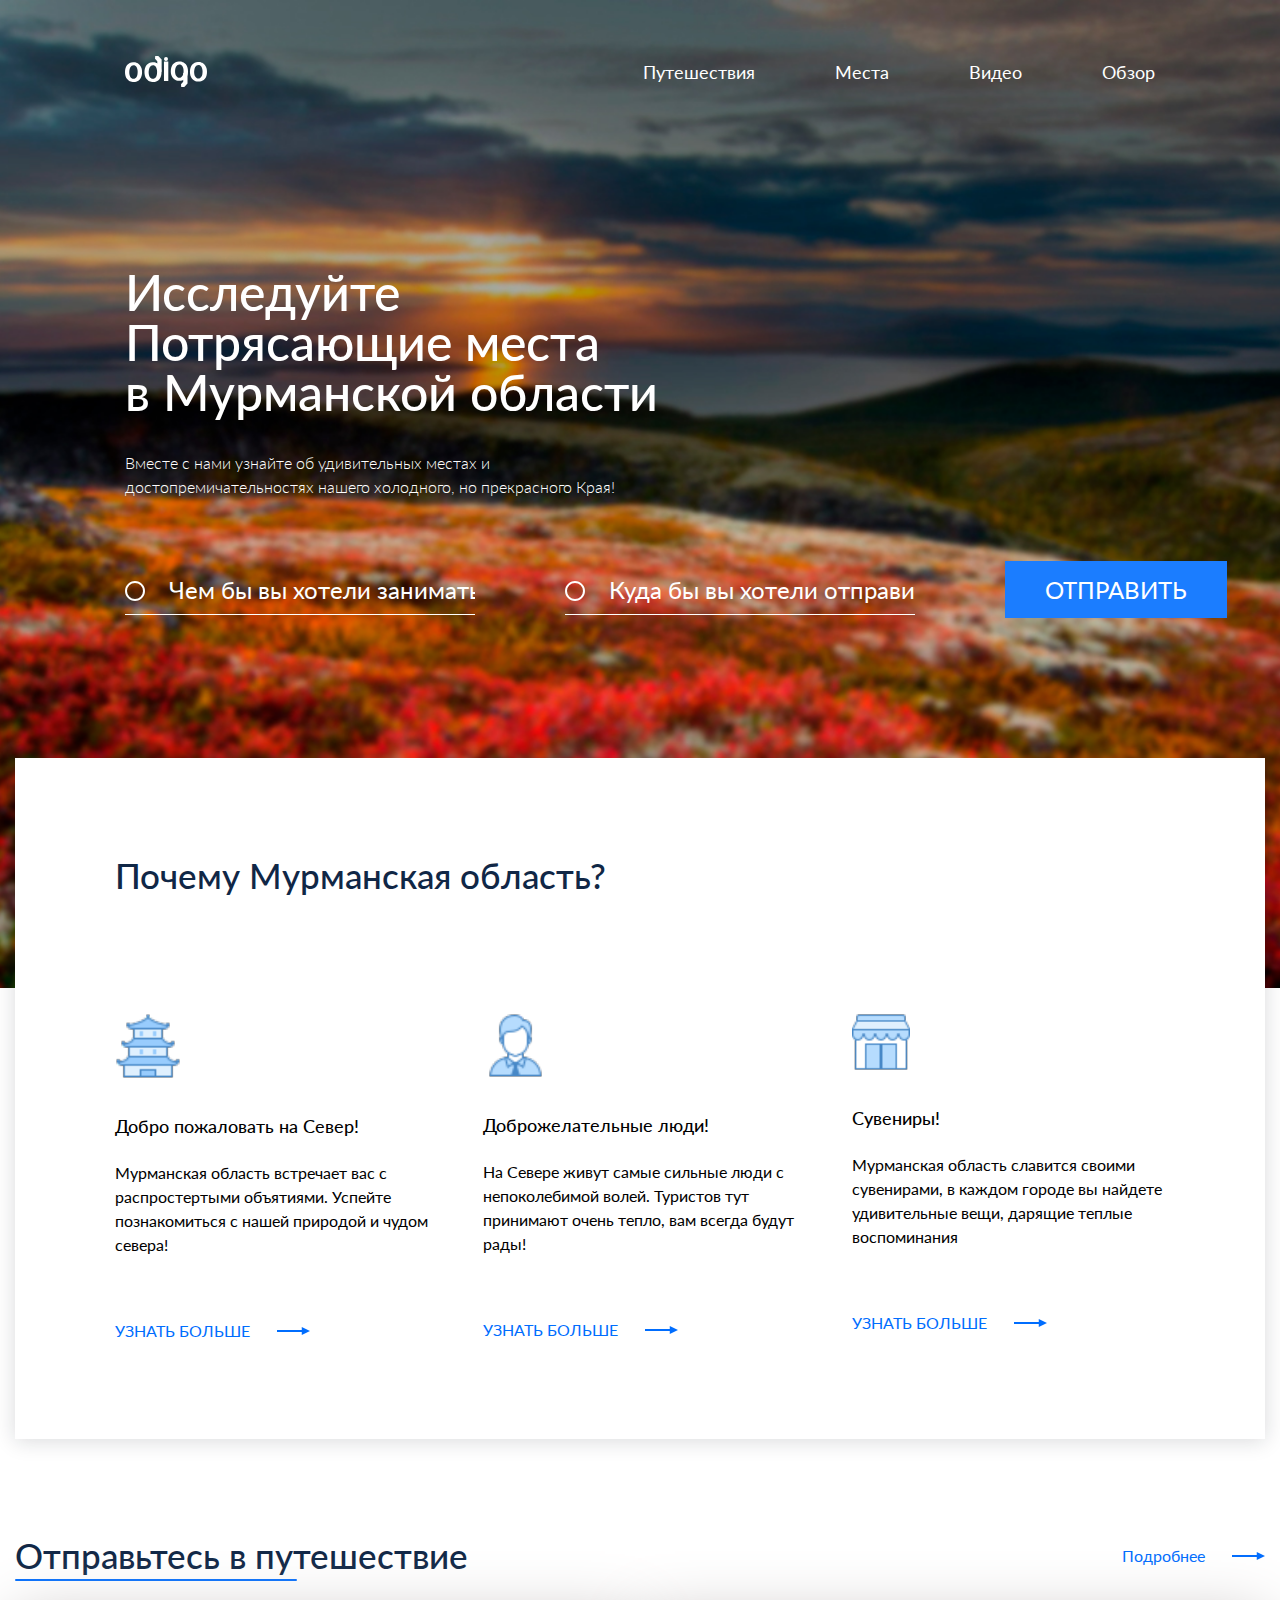
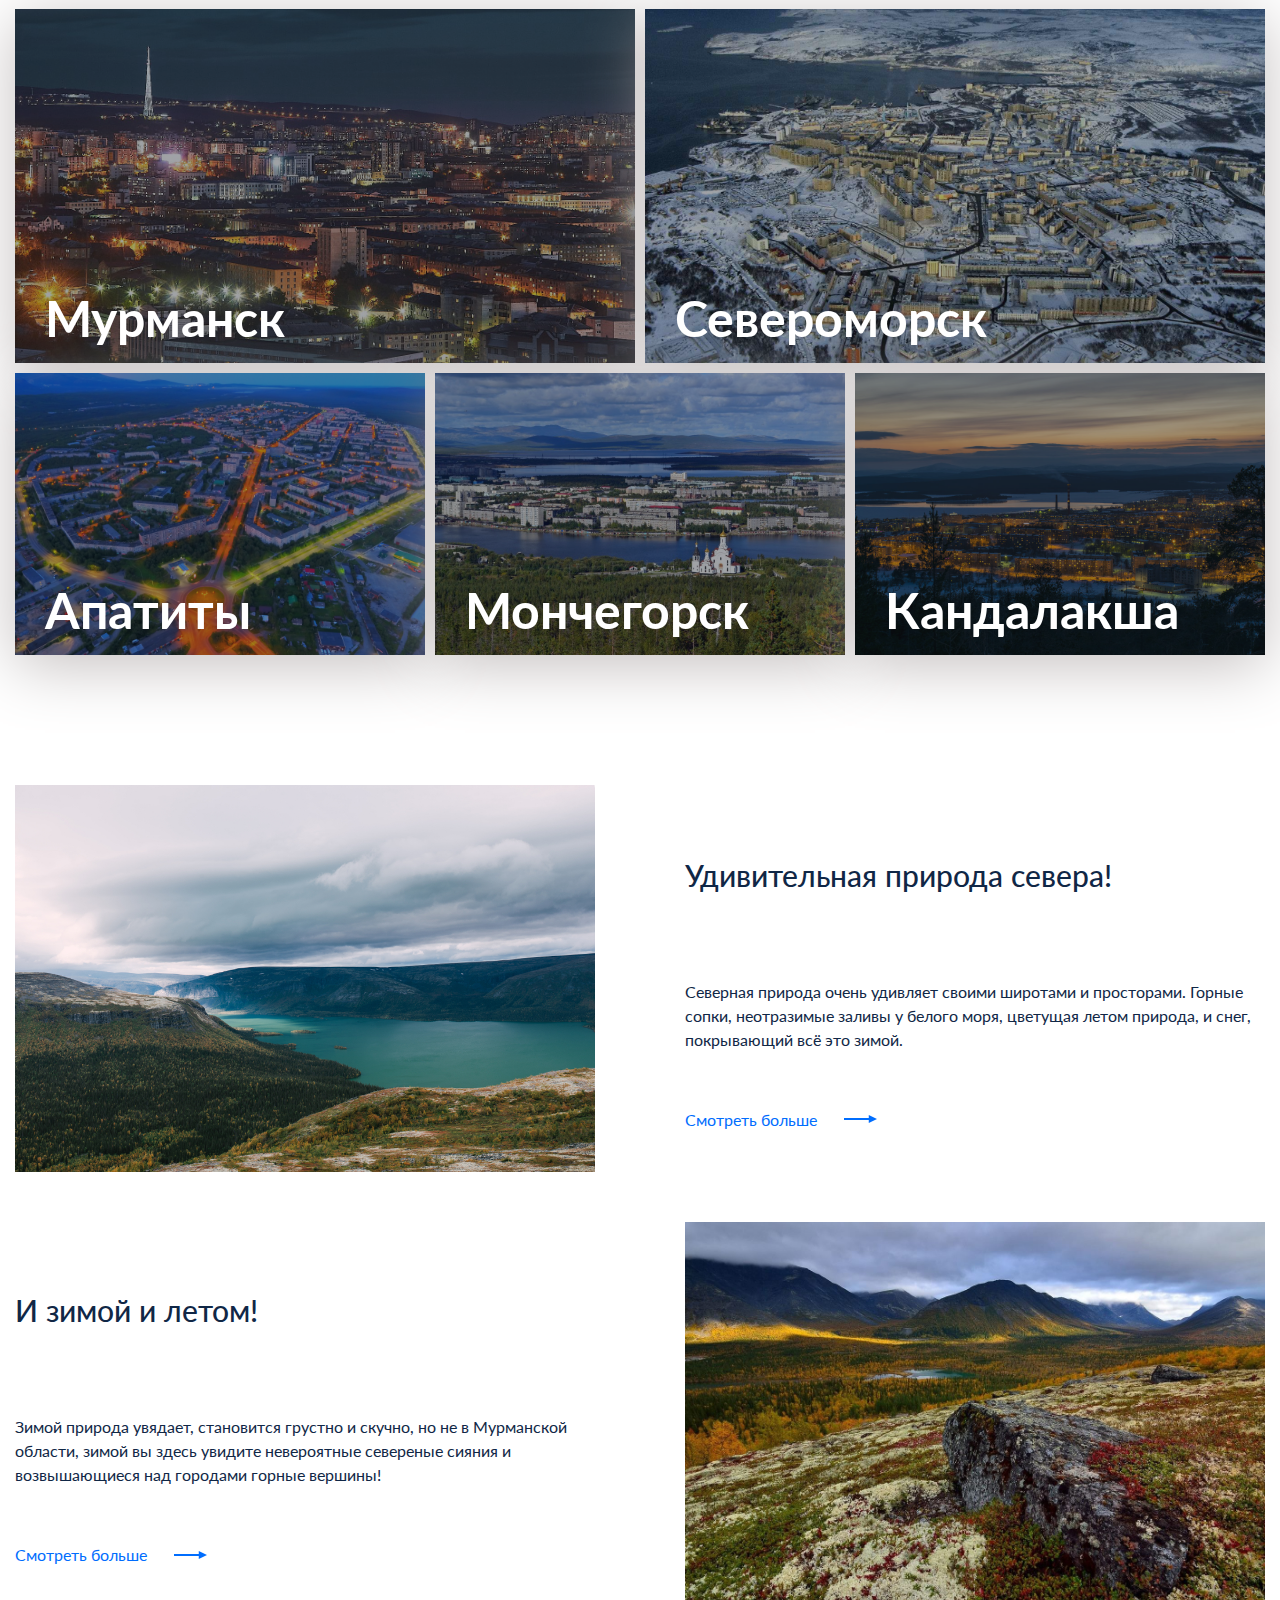
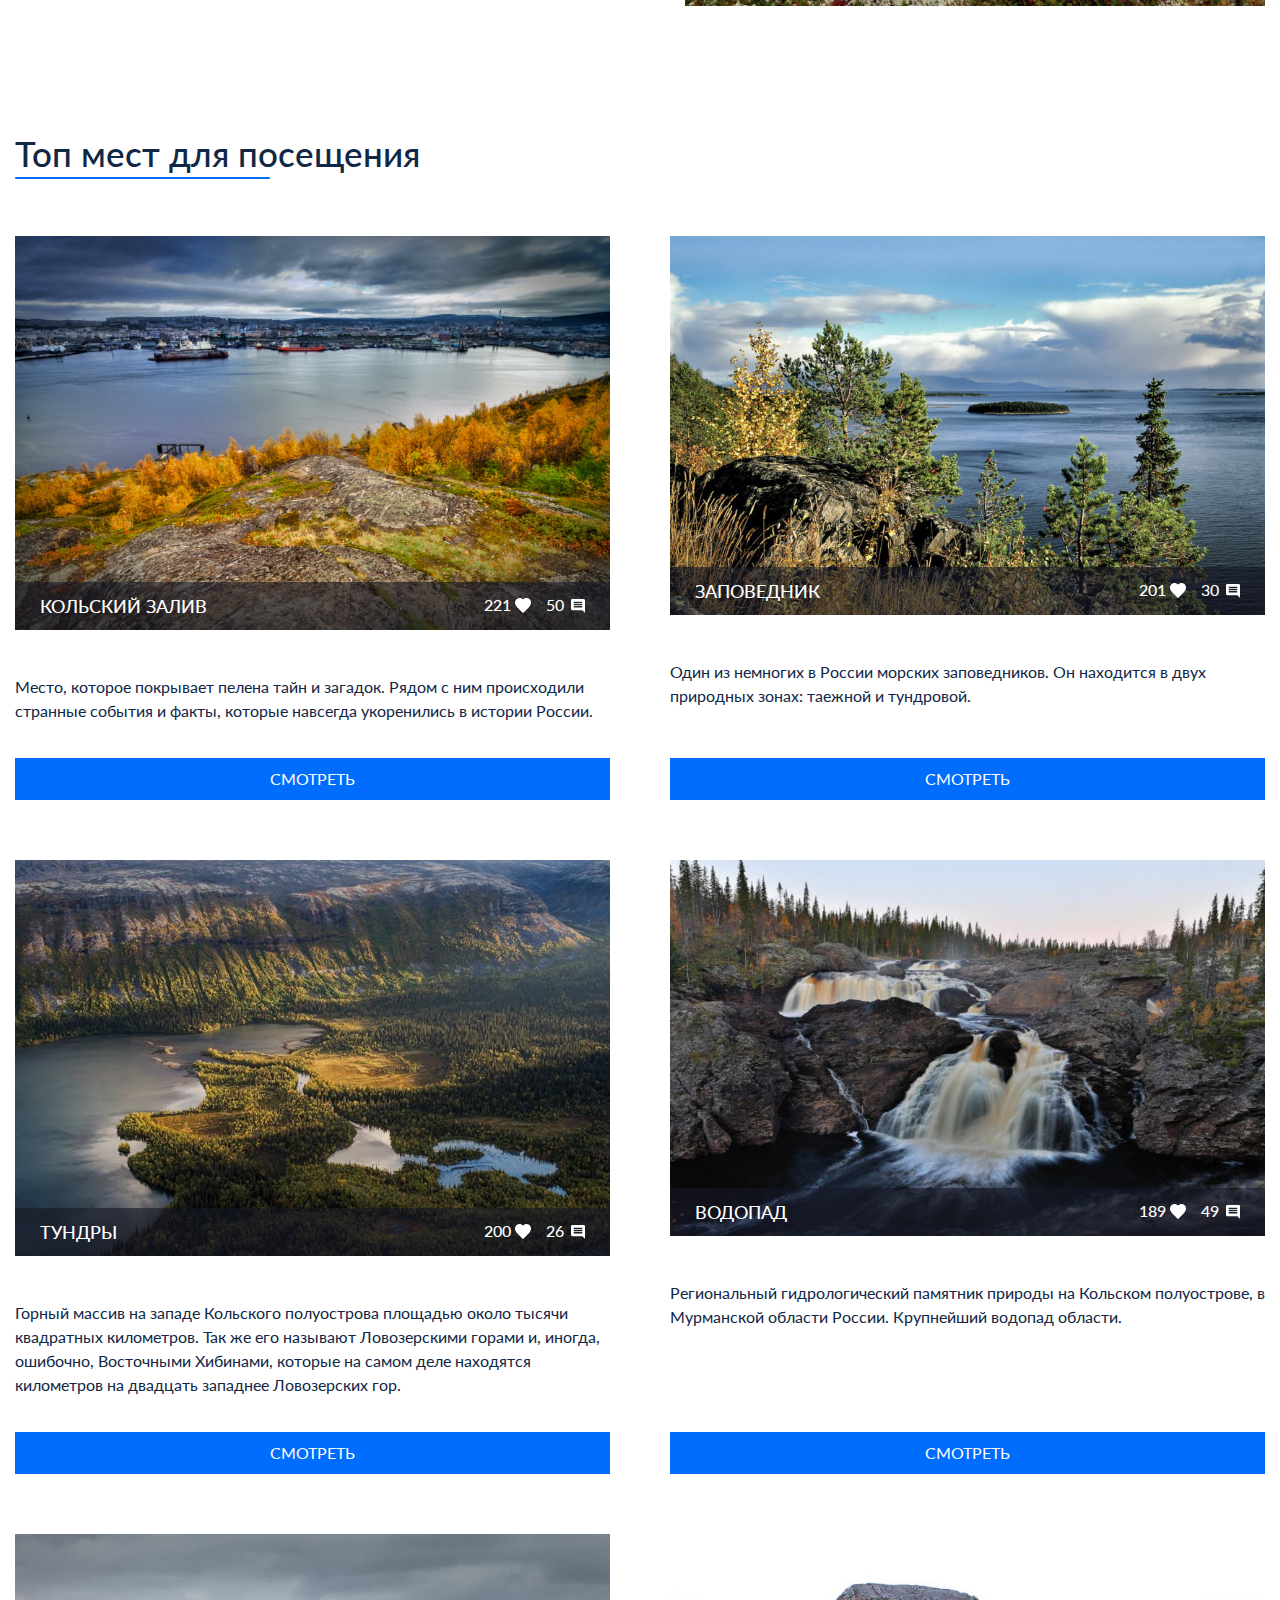
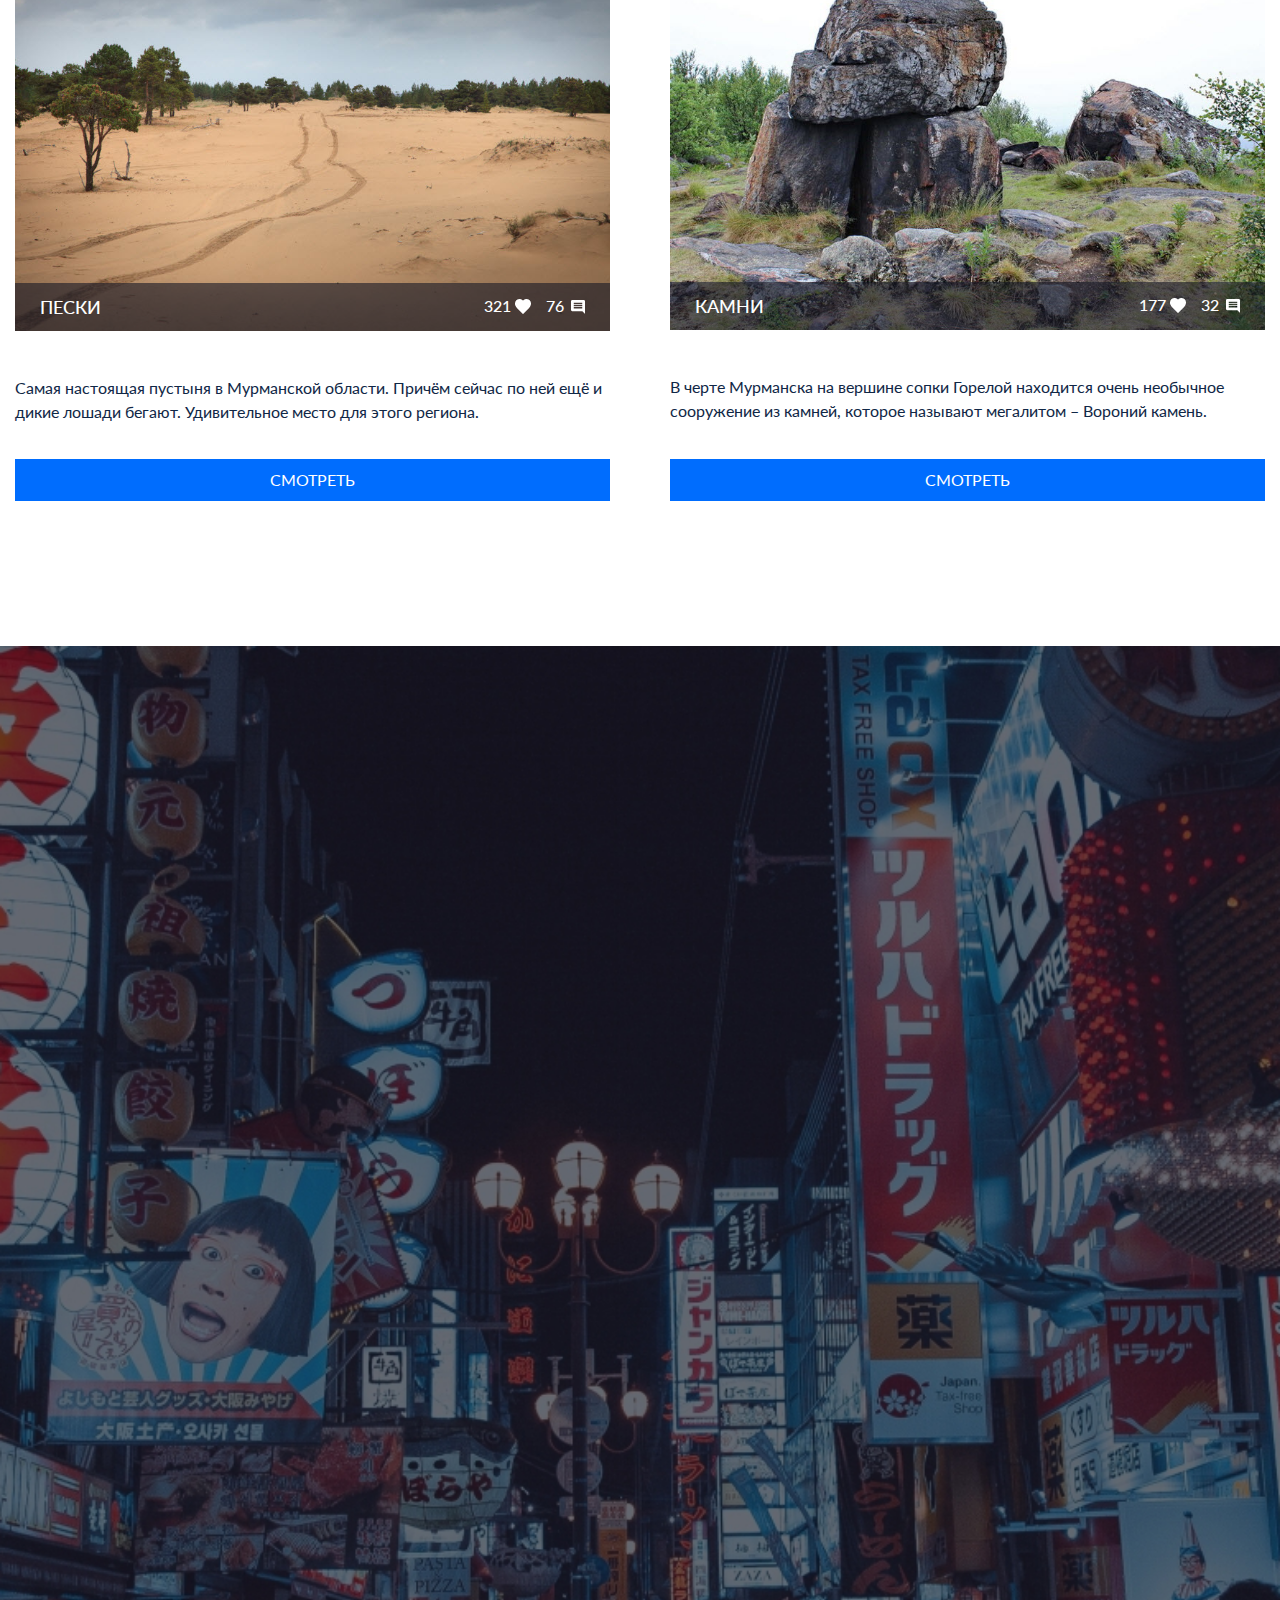
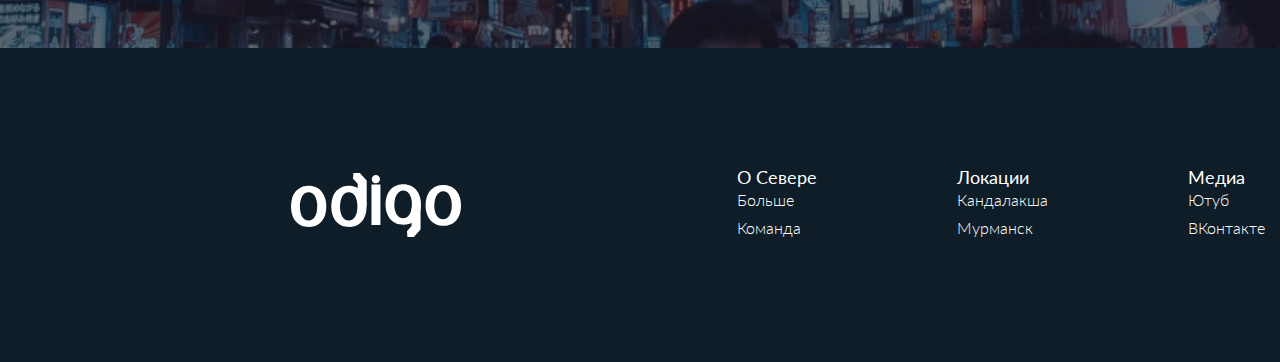
==== index.html @ 8450720b "Update index.html" ====
<!DOCTYPE html>
<html lang="en">
<head>
    <meta charset="UTF-8">
    <meta http-equiv="X-UA-Compatible" content="IE=edge">
    <meta name="viewport" content="width=device-width, initial-scale=1.0">
    <link href="https://fonts.googleapis.com/css?family=Lato:100,100italic,300,300italic,regular,italic,700,700italic,900,900italic" rel="stylesheet" />
    <link rel="stylesheet" href="./css/normalize.css">
    <link rel="stylesheet" href="./css/reset.css">
    <link rel="stylesheet" href="./css/style.css">
    <title>Odiqo</title>
</head>
<body>
    <section class="top">
        <div class="wrapper wrapper-top">
            <header class="header">
                <div class="container">
                    <div>
                        <img src="./img/logo.svg" alt="logo">
                    </div>
                    <div class="header__menu menu">
                        <nav class="nav">
                            <a href="#articles" class="nav__item">Путешествия</a>
                            <a href="#locations" class="nav__item">Места</a>
                            <a href="#videos" class="nav__item">Видео</a>
                            <a href="https://ru.wikipedia.org/wiki/%D0%9C%D1%83%D1%80%D0%BC%D0%B0%D0%BD%D1%81%D0%BA%D0%B0%D1%8F_%D0%BE%D0%B1%D0%BB%D0%B0%D1%81%D1%82%D1%8C" class="nav__item">Обзор</a>
                        </nav>
                        <div class="header__burger">
                            <span></span>
                        </div>
                    </div>
                </div> 
            </header>
            <div class="top-body">
                <div class="top-body-text">
                    <h1>Исследуйте Потрясающие&nbsp;места в&nbsp;Мурманской области</h1>
                    <p>Вместе с нами узнайте об удивительных местах и достопремичательностях нашего холодного, но прекрасного Края!</p>
                </div>
                <div class="top-body-form">
                    <form class="search-form" action="" method="get">
                        <div class="input-container">
                            <input class="search-form__input" type="text" placeholder="Чем бы вы хотели заниматься?">
                        </div>
                        <div class="input-container">
                            <input class="search-form__input" type="text" placeholder="Куда бы вы хотели отправиться??">
                        </div>
                        <button class="search-form__button">ОТПРАВИТЬ</button>
                    </form>
                </div>
            </div>
        </div>
    </section>
    <main class="places">
        <div class="benefits-wrapper">
            <article class="benefits">
                <h2 class="benefits__heading heading">Почему Мурманская область?</h2>
                <div class="container">
                    <div class="benefits-card">
                        <img class="benefits-card__img" src="./img/benefits1.png" alt="">
                        <h3 class="benefits-card__heading">Добро пожаловать на Север!</h3>
                        <p class="benefits-card__text">Мурманская область встречает вас с распростертыми объятиями. Успейте познакомиться с нашей природой и чудом севера!</p>
                        <a class="internal-link benefits-card__internal-link" href="https://www.tripadvisor.ru/Attractions-g2324024-Activities-Murmansk_Oblast_Northwestern_District.html">УЗНАТЬ БОЛЬШЕ</a>
                    </div>
                    <div class="benefits-card">
                        <img class="benefits-card__img" src="./img/benefits2.png" alt="">
                        <h3 class="benefits-card__heading">Доброжелательные люди!</h3>
                        <p class="benefits-card__text">На Севере живут самые сильные люди с непоколебимой волей. Туристов тут принимают очень тепло, вам всегда будут рады!</p>
                        <a class="internal-link benefits-card__internal-link" href="https://goarctic.ru/society/severnaya-identichnost-kak-sebya-vidyat-severyane-i-kak-ikh-vidyat-drugie/">УЗНАТЬ БОЛЬШЕ</a>
                    </div>
                    <div class="benefits-card">
                        <img class="benefits-card__img" src="./img/benefits3.png" alt="">
                        <h3 class="benefits-card__heading">Сувениры!</h3>
                        <p class="benefits-card__text">Мурманская область славится своими сувенирами, в каждом городе вы найдете удивительные вещи, дарящие теплые воспоминания</p>
                        <a class="internal-link benefits-card__internal-link" href="https://www.google.com/search?tbs=lf:1,lf_ui:10&tbm=lcl&sxsrf=APq-WBsurLQeOspa1zG9bPpm2Ng2VGs4sg:1649856901009&q=%D1%81%D1%83%D0%B2%D0%B5%D0%BD%D0%B8%D1%80%D1%8B&rflfq=1&num=10#rlfi=hd:;si:;mv:[[67.64478009999999,33.760850000000005],[67.12281660000001,32.3297891]];tbs:lrf:!1m4!1u3!2m2!3m1!1e1!1m4!1u2!2m2!2m1!1e1!2m1!1e2!2m1!1e3!3sIAE,lf:1,lf_ui:10">УЗНАТЬ БОЛЬШЕ</a>
                    </div>
                </div>
            </article>
        </div>
        <div class="wrapper wrapper-bottom">
            <section class="places-trip trip" id="articles">
                <div class="trip-header">
                    <h2 class="heading heading-line">Отправьтесь в путешествие</h2>
                    <a href="https://ru.wikipedia.org/wiki/%D0%9C%D1%83%D1%80%D0%BC%D0%B0%D0%BD%D1%81%D0%BA%D0%B0%D1%8F_%D0%BE%D0%B1%D0%BB%D0%B0%D1%81%D1%82%D1%8C" class="internal-link trip-header__link">Подробнее</a>
                </div>
                <div class="trip-gallery">
                    <a class="trip-gallery__card trip-gallery__card_big" href="https://ru.wikipedia.org/wiki/%D0%9C%D1%83%D1%80%D0%BC%D0%B0%D0%BD%D1%81%D0%BA">
                        <figure>
                            <img class="trip-gallery__card-pic" src="./img/murmansk.jpg" alt="Мурманск">
                            <figcaption>Мурманск</figcaption>
                        </figure>
                    </a>
                    <a class="trip-gallery__card trip-gallery__card_big" href="https://ru.wikipedia.org/wiki/%D0%A1%D0%B5%D0%B2%D0%B5%D1%80%D0%BE%D0%BC%D0%BE%D1%80%D1%81%D0%BA">
                        <figure>
                            <img class="trip-gallery__card-pic" src="./img/severom.jpg" alt="Североморск">
                            <figcaption>Североморск</figcaption>
                        </figure>
                    </a>
                    <a class="trip-gallery__card trip-gallery__card_small" href="https://ru.wikipedia.org/wiki/%D0%90%D0%BF%D0%B0%D1%82%D0%B8%D1%82%D1%8B">
                        <figure>
                            <img class="trip-gallery__card-pic" src="./img/apatit.jpg" alt="Апатиты">
                            <figcaption>Апатиты</figcaption>
                        </figure>
                    </a>
                    <a class="trip-gallery__card trip-gallery__card_small" href="https://ru.wikipedia.org/wiki/%D0%9C%D0%BE%D0%BD%D1%87%D0%B5%D0%B3%D0%BE%D1%80%D1%81%D0%BA">
                        <figure>
                            <img class="trip-gallery__card-pic" src="./img/monch.jpg" alt="Мончегорск">
                            <figcaption>Мончегорск</figcaption>
                        </figure>
                    </a>
                    <a class="trip-gallery__card trip-gallery__card_small" href="https://ru.wikipedia.org/wiki/%D0%9A%D0%B0%D0%BD%D0%B4%D0%B0%D0%BB%D0%B0%D0%BA%D1%88%D0%B0">
                        <figure>
                            <img class="trip-gallery__card-pic" src="./img/kand.jpg" alt="Кандалакша">
                            <figcaption>Кандалакша</figcaption>
                        </figure>
                    </a>
                </div>
            </section>
            <section class="places-focus focus">
                <div class="focus-card">
                    <img class="focus-card__img" src="./img/zalif.jpg" alt="залив">
                </div>
                <div class="focus-card">
                    <h3 class="focus-card__heading">Удивительная природа севера!</h3>
                    <p class="focus-card__text">Северная природа очень удивляет своими широтами и просторами. Горные сопки, неотразимые заливы у белого моря, цветущая летом природа, и снег, покрывающий всё это зимой.</p>
                    <a class="internal-link focus-card__internal-link" href="#">Смотреть больше</a>
                </div>
                <div class="focus-card">
                    <h3 class="focus-card__heading">И зимой и летом!</h3>
                    <p class="focus-card__text">Зимой природа увядает, становится грустно и скучно, но не в Мурманской области, зимой вы здесь увидите невероятные севереные сияния и возвышающиеся над городами горные вершины!</p>
                    <a class="internal-link focus-card__internal-link" href="#">Смотреть больше</a>
                </div>
                <div class="focus-card">
                    <img class="focus-card__img" src="./img/gori.jpg" alt="горы">
                </div>
            </section>
            <section class="places-today today" id="locations"> 
                <h2 class="heading-line heading">Топ мест для посещения</h2>
                <div class="today-body">
                    <article class="town-card">
                        <div class="town-card-top">
                            <img class="town-card-top__img" src="./img/kolsk.jpg" alt="залив">
                            <div class="town-card-top__overlay overlay">
                                <h3 class="overlay__heading">Кольский залив</h3>
                                <div>
                                    <p class="overlay__likes">221</p>
                                    <p class="overlay__comments">50</p>
                                </div>
                            </div>
                        </div>
                        <div class="town-card-bottom">
                             <p class="town-card-bottom__text">Место, которое покрывает пелена тайн и загадок. Рядом с ним происходили странные события и факты, которые навсегда укоренились в истории России.</p>
                             <button class="town-card-bottom__btn blue-btn">смотреть</button>
                        </div>
                    </article>
                    <article class="town-card">
                        <div class="town-card-top">
                            <img class="town-card-top__img" src="./img/zap.jpg" alt="заповедник">
                            <div class="town-card-top__overlay overlay">
                                <h3 class="overlay__heading">Заповедник</h3>
                                <div>
                                    <p class="overlay__likes">201</p>
                                    <p class="overlay__comments">30</p>
                                </div>
                            </div>
                        </div>
                        <div class="town-card-bottom">
                            <p class="town-card-bottom__text">Один из немногих в России морских заповедников. Он находится в двух природных зонах: таежной и тундровой.</p>
                            <button class="town-card-bottom__btn blue-btn">смотреть</button>
                        </div>
                    </article>
                    <article class="town-card">
                        <div class="town-card-top">
                            <img class="town-card-top__img" src="./img/tyndr.jpg" alt="тундры">
                            <div class="town-card-top__overlay overlay">
                                <h3 class="overlay__heading">Тундры</h3>
                                <div>
                                    <p class="overlay__likes">200</p>
                                    <p class="overlay__comments">26</p>
                                </div>
                            </div>
                        </div>
                        <div class="town-card-bottom">
                            <p class="town-card-bottom__text">Горный массив на западе Кольского полуострова площадью около тысячи квадратных километров. Так же его называют Ловозерскими горами и, иногда, ошибочно, Восточными Хибинами, которые на самом деле находятся километров на двадцать западнее Ловозерских гор.</p>
                            <button class="town-card-bottom__btn blue-btn">смотреть</button>
                        </div>
                    </article>
                    <article class="town-card">
                        <div class="town-card-top">
                            <img class="town-card-top__img" src="./img/vodop.jpg" alt="водопад">
                            <div class="town-card-top__overlay overlay">
                                <h3 class="overlay__heading">Водопад</h3>
                                <div>
                                    <p class="overlay__likes">189</p>
                                    <p class="overlay__comments">49</p>
                                </div>
                            </div>
                        </div>
                        <div class="town-card-bottom">
                            <p class="town-card-bottom__text">Региональный гидрологический памятник природы на Кольском полуострове, в Мурманской области России. Крупнейший водопад области.</p>
                            <button class="town-card-bottom__btn blue-btn">смотреть</button>
                        </div>
                    </article>
                    <article class="town-card">
                        <div class="town-card-top">
                            <img class="town-card-top__img" src="./img/pesk.jpg" alt="пески">
                            <div class="town-card-top__overlay overlay">
                                <h3 class="overlay__heading">Пески</h3>
                                <div>
                                    <p class="overlay__likes">321</p>
                                    <p class="overlay__comments">76</p>
                                </div>
                            </div>
                        </div>
                        <div class="town-card-bottom">
                            <p class="town-card-bottom__text">Самая настоящая пустыня в Мурманской области. Причём сейчас по ней ещё и дикие лошади бегают. Удивительное место для этого региона.</p>
                            <button class="town-card-bottom__btn blue-btn">смотреть</button>
                        </div>
                    </article>
                    <article class="town-card">
                        <div class="town-card-top">
                            <img class="town-card-top__img" src="./img/kam.jpg" alt="камни">
                            <div class="town-card-top__overlay overlay">
                                <h3 class="overlay__heading">Камни</h3>
                                <div>
                                    <p class="overlay__likes">177</p>
                                    <p class="overlay__comments">32</p>
                                </div>
                            </div>
                        </div>
                        <div class="town-card-bottom">
                            <p class="town-card-bottom__text">В черте Мурманска на вершине сопки Горелой находится очень необычное сооружение из камней, которое называют мегалитом – Вороний камень.</p>
                            <button class="town-card-bottom__btn blue-btn">смотреть</button>
                        </div>
                    </article>
                </div>
            </section>
        </div>
        <section class="places-video" id="videos" controls="controls">
            <iframe width="90%" height="500px" src="https://www.youtube.com/embed/QFlEfmnYOVY" title="YouTube video player" frameborder="0" allow="accelerometer; autoplay; clipboard-write; encrypted-media; gyroscope; picture-in-picture" allowfullscreen></iframe>
        </section>
    </main>
    <footer class="footer">
        <div class="wrapper wrapper-bottom">
            <div class="footer-body">
                <img class="footer-body__img" src="./img/big-logo.svg" alt="logo">
                <div class="container">
                    <div class="footer-body__column column">
                        <p class="column__item_big">О Севере</p>
                        <a href="https://ru.wikipedia.org/wiki/%D0%A1%D0%B5%D0%B2%D0%B5%D1%80" class="column__item">Больше</a>
                        <a href="https://vk.com/laropam" class="column__item">Команда</a>
                    </div>
                    <div class="footer-body__column column">
                        <p class="column__item_big">Локации</p>
                        <a href="https://ru.wikipedia.org/wiki/%D0%9A%D0%B0%D0%BD%D0%B4%D0%B0%D0%BB%D0%B0%D0%BA%D1%88%D0%B0" class="column__item">Кандалакша</a>
                        <a href="https://ru.wikipedia.org/wiki/%D0%9C%D1%83%D1%80%D0%BC%D0%B0%D0%BD%D1%81%D0%BA%D0%B0%D1%8F_%D0%BE%D0%B1%D0%BB%D0%B0%D1%81%D1%82%D1%8C" class="column__item">Мурманск</a>
                    </div>
                    <div class="footer-body__column column">
                        <p class="column__item_big">Медиа</p>
                        <a href="https://www.youtube.com/" class="column__item">Ютуб</a>
                        <a href="https://vk.com/laropam" class="column__item">ВКонтакте</a>
                    </div>
                </div>
            </div>
        </div>
    </footer>
    <script src="https://code.jquery.com/jquery-3.5.1.min.js"></script>
    <script src="./js/script.js"></script>
</body>
</html>
---- css/style.css ----
html {
    font-size: 10px;
    scroll-behavior: smooth;
}

body {
    position: relative;
    font-family: "Lato", sans-serif;
    font-size: 16px;
}

.hidden {
    overflow: hidden;
}

.wrapper {
    padding: 0 15px;
    margin: 0 auto;
}
.wrapper-top {
    max-width: 1060px;
}
.wrapper-bottom {
    max-width: 1280px;
}

.top {
    background-image: url(../img/prir.jpg);
    background-color: #1f1b1b;
    background-repeat: no-repeat;
    background-size: cover;
    background-position: center center;
    padding: 56px 0 370px 0;
}
.top-body {
    margin: 180px 0 0 0;
}
@media (max-width: 576px) {
    .top-body {
        margin: 90px 0 0 0;
    }
}
.top-body-text {
    margin: 0 0 62px 0;
}
.top-body-text h1 {
    max-width: 620px;
    font-size: 5rem;
    font-weight: 500;
    color: #fff;
}
@media (max-width: 576px) {
    .top-body-text h1 {
        font-size: 3.5rem;
    }
}
.top-body-text p {
    font-weight: 300;
    line-height: 2.4rem;
    color: #fff;
    max-width: 540px;
}
.header .container {
    display: -webkit-box;
    display: -ms-flexbox;
    display: flex;
    -webkit-box-pack: justify;
    -ms-flex-pack: justify;
    justify-content: space-between;
    -webkit-box-align: center;
    -ms-flex-align: center;
    align-items: center;
}
.header__burger {
    position: relative;
    z-index: 100;
    width: 40px;
    height: 30px;
    display: none;
}
@media (max-width: 768px) {
    .header__burger {
        display: block;
        position: fixed;
        right: 20px;
    }
}
.header__burger span,
.header__burger::after,
.header__burger::before {
    position: absolute;
    width: 100%;
    height: 3px;
    background-color: #006dfe;
    -webkit-transition: 0.3s ease-in-out;
    transition: 0.3s ease-in-out;
}
.header__burger::before {
    content: "";
    top: 0;
    left: 0;
}
.header__burger::after {
    content: "";
    bottom: 0;
    right: 0;
}
.header__burger span {
    top: 14px;
}

.active span {
    opacity: 0;
}
.active::after {
    bottom: 45%;
    -webkit-transform: rotate(-45deg);
    transform: rotate(-45deg);
}
.active::before {
    top: 45%;
    -webkit-transform: rotate(45deg);
    transform: rotate(45deg);
}

.menu {
    display: -webkit-box;
    display: -ms-flexbox;
    display: flex;
    -webkit-box-align: center;
    -ms-flex-align: center;
    align-items: center;
}

.heading {
    font-size: 3.5rem;
    color: #102746;
    font-weight: 500;
    padding: 0 50px 0 0;
}
@media (max-width: 628px) {
    .heading {
        font-size: 2.8rem;
    }
}

.blue-btn {
    color: #fff;
    font-weight: 400;
    text-transform: uppercase;
    padding: 12px 20px;
    background-color: #006dfe;
    -webkit-transition: 0.3s ease-in-out;
    transition: 0.3s ease-in-out;
}
.blue-btn:hover {
    background-color: #094faa;
    border-radius: 4px;
}

.heading-line {
    position: relative;
    display: inline-block;
}
.heading-line::after {
    content: "";
    position: absolute;
    left: 0;
    bottom: -8px;
    width: 56%;
    height: 2px;
    border-radius: 2px;
    background-color: #006dfe;
}

.internal-link {
    color: #006dfe;
    font-weight: 400;
    position: relative;
    padding: 0 60px 0 0;
    white-space: nowrap;
    -webkit-transition: 0.3s;
    transition: 0.3s;
}
.internal-link:hover {
    padding: 0 90px 0 0;
}
.internal-link::after {
    content: "";
    position: absolute;
    right: 0px;
    top: calc(50% - 4px);
    width: 33px;
    height: 8px;
    background-image: url(../img/blue-arrow.svg);
    background-repeat: no-repeat;
}

.nav {
    display: -webkit-box;
    display: -ms-flexbox;
    display: flex;
    gap: 80px;
    background-color: transparent;
}
.nav__item {
    display: block;
    font-size: 1.8rem;
    color: #fff;
    font-weight: 400;
}
@media (max-width: 768px) {
    .nav__item {
        font-size: 3rem;
        position: relative;
    }
    .nav__item::after {
        content: "";
        position: absolute;
        left: 0;
        bottom: -10px;
        width: 120px;
        height: 2px;
        background-color: #006dfe;
        -webkit-transition: 0.3s ease-in-out;
        transition: 0.3s ease-in-out;
    }
}
.nav__item:hover {
    color: #afaeae;
}
.nav__item:hover::after {
    width: 190px;
    background-color: #929292;
}
@media (max-width: 768px) {
    .nav {
        display: none;
        position: fixed;
        z-index: 90;
        width: 100%;
        height: 100%;
        left: 0;
        top: 0;
        padding: 50px 0 0 50px;
        -webkit-box-orient: vertical;
        -webkit-box-direction: normal;
        -ms-flex-direction: column;
        flex-direction: column;
        background-color: rgba(0, 0, 0, 0.8);
    }
    .nav__item:first-child {
        margin-top: 40px;
    }
}

.visible {
    display: -webkit-box;
    display: -ms-flexbox;
    display: flex;
}
.search-form {
    display: -webkit-box;
    display: -ms-flexbox;
    display: flex;
    -webkit-box-align: center;
    -ms-flex-align: center;
    align-items: center;
    gap: 90px;
}
@media (max-width: 1100px) {
    .search-form {
        -ms-flex-wrap: wrap;
        flex-wrap: wrap;
    }
}
.search-form .input-container {
    display: inline-block;
    position: relative;
}
@media (max-width: 1100px) {
    .search-form .input-container {
        width: 100%;
        margin: 0 0 0 40%;
    }
}
@media (max-width: 628px) {
    .search-form .input-container {
        margin: 0 auto;
    }
}
.search-form .input-container::before {
    content: "";
    position: absolute;
    width: 20px;
    height: 20px;
    left: 0;
    top: calc(50% - 8px);
    background-image: url(../img/circle.svg);
    background-repeat: no-repeat;
    background-position: center center;
    background-size: contain;
}
@media (max-width: 425px) {
    .search-form .input-container::before {
        width: 15px;
        height: 15px;
    }
}
.search-form .input-container::after {
    content: "";
    position: absolute;
    width: 100%;
    height: 1px;
    right: 0;
    bottom: -12px;
    background-color: #fff;
}
.search-form__input {
    width: 350px;
    padding: 0 0 0 44px;
    color: #fff;
    font-size: 2.4rem;
    font-weight: 400;
    background: none;
}
.search-form__input::-webkit-input-placeholder {
    color: #fff;
}
.search-form__input::-moz-placeholder {
    color: #fff;
}
.search-form__input:-ms-input-placeholder {
    color: #fff;
}
.search-form__input::-ms-input-placeholder {
    color: #fff;
}
.search-form__input::placeholder {
    color: #fff;
}
@media (max-width: 576px) {
    .search-form__input {
        font-size: 2rem;
    }
}
@media (max-width: 425px) {
    .search-form__input {
        padding: 0 0 0 22px;
        width: 270px;
    }
}
.search-form__button {
    color: #fff;
    text-transform: uppercase;
    font-size: 2.4rem;
    background-color: #1b7dff;
    padding: 15px 40px;
    -webkit-transition: 0.3s;
    transition: 0.3s;
}
.search-form__button:hover {
    background-color: #0d376e;
    border-radius: 10px;
}
@media (max-width: 1100px) {
    .search-form__button {
        width: 100%;
        margin: 0 0 0 70%;
    }
}
@media (max-width: 628px) {
    .search-form__button {
        margin: 0 35%;
        font-size: 2rem;
    }
}
@media (max-width: 425px) {
    .search-form__button {
        margin: 0 auto;
    }
}

.places {
    padding: 550px 0 0 0;
    background-color: #fff;
}
@media (max-width: 830px) {
    .places {
        padding: 1000px 0 0 0;
    }
}
@media (max-width: 576px) {
    .places {
        padding: 920px 0 0 0;
    }
}
.places-focus {
    margin: 130px 0;
}
.places-video {
    text-align: center;
    padding: 250px 0;
    background-image: url(../img/video.jpg);
    background-repeat: no-repeat;
    background-position: center center;
    background-size: cover;
}
@media (max-width: 768px) {
    .places-video {
        padding: 100px 0;
    }
}
.places-video__button {
    width: 112px;
    height: 112px;
    background-image: url(../img/play.svg);
    background-position: center center;
    background-size: contain;
    background-repeat: no-repeat;
    background-color: transparent;
    -webkit-transition: 0.3s ease-in-out;
    transition: 0.3s ease-in-out;
}
.places-video__button:hover {
    -webkit-transform: scale(1.2);
    transform: scale(1.2);
}

.benefits {
    position: absolute;
    z-index: 10;
    top: -780px;
    margin: 0 15px;
    padding: 100px;
    background-color: #fff;
    -webkit-box-shadow: 0 2px 20px rgba(21, 24, 36, 0.16);
    box-shadow: 0 2px 20px rgba(21, 24, 36, 0.16);
}
@media (max-width: 830px) {
    .benefits {
        top: -1300px;
        width: 80%;
        margin: 0 10% 0 10%;
    }
}
@media (max-width: 576px) {
    .benefits {
        padding: 30px;
        top: -1150px;
    }
}
.benefits .container {
    margin: 120px 0 0 0;
    display: -ms-grid;
    display: grid;
    -ms-grid-columns: 1fr 55px 1fr 55px 1fr;
    grid-template-columns: repeat(3, 1fr);
    grid-column-gap: 55px;
}
@media (max-width: 830px) {
    .benefits .container {
        -ms-grid-columns: (1fr) [1];
        grid-template-columns: repeat(1, 1fr);
        margin: 80px 0 0 0;
        text-align: center;
        grid-row-gap: 55px;
    }
}
.benefits-wrapper {
    position: relative;
    margin: 0 auto;
    max-width: 1280px;
}
@media (max-width: 830px) {
    .benefits__heading {
        text-align: center;
    }
}
.benefits-card__img {
    max-width: 100%;
    margin: 0 0 38px 0;
}
.benefits-card__heading {
    font-size: 1.8rem;
    font-weight: 500;
    margin: 0 0 26px 0;
}
.benefits-card__text {
    font-weight: 400;
    line-height: 2.4rem;
    margin: 0 0 66px 0;
    max-width: 320px;
}
@media (max-width: 830px) {
    .benefits-card__text {
        max-width: 100%;
        margin: 0 0 33px 0;
    }
}

.trip-header {
    display: -webkit-box;
    display: -ms-flexbox;
    display: flex;
    -webkit-box-pack: justify;
    -ms-flex-pack: justify;
    justify-content: space-between;
    -webkit-box-align: center;
    -ms-flex-align: center;
    align-items: center;
    margin: 0 0 36px 0;
}
.trip-gallery {
    display: -ms-grid;
    display: grid;
    -ms-grid-columns: 1fr 10px 1fr 10px 1fr 10px 1fr 10px 1fr 10px 1fr;
    grid-template-columns: repeat(6, 1fr);
    grid-gap: 10px;
}
@media (max-width: 576px) {
    .trip-gallery {
        -ms-grid-columns: 1fr;
        grid-template-columns: repeat(1, 1fr);
    }
}
.trip-gallery__card {
    overflow: hidden;
    position: relative;
    -webkit-box-shadow: 0 10px 60px #c4bfbf;
    box-shadow: 0 10px 60px #c4bfbf;
}
.trip-gallery__card::before {
    content: "";
    position: absolute;
    width: 100%;
    height: 100%;
    z-index: 1;
    background-color: rgba(21, 24, 36, 0.4);
    -webkit-transition: 0.3s ease-out;
    transition: 0.3s ease-out;
}
.trip-gallery__card:hover::before {
    content: "";
    position: absolute;
    width: 100%;
    height: 100%;
    z-index: 1;
    background-color: rgba(0, 0, 0, 0.7);
}
.trip-gallery__card figcaption {
    color: #fff;
    font-size: 5rem;
    font-weight: 700;
    position: absolute;
    z-index: 2;
    left: 30px;
    bottom: 20px;
    -webkit-transition: 0.3s ease-in-out;
    transition: 0.3s ease-in-out;
}
@media (max-width: 768px) {
    .trip-gallery__card figcaption {
        font-size: 3rem;
    }
}
.trip-gallery__card img {
    -webkit-transition: 0.3 ease-in-out;
    transition: 0.3 ease-in-out;
}
.trip-gallery__card:hover figcaption {
    font-weight: 700;
    position: absolute;
    z-index: 2;
    left: 40px;
    bottom: 30px;
}
.trip-gallery__card:hover .trip-gallery__card-pic {
    -webkit-transform: scale(1.2);
    transform: scale(1.2);
}
.trip-gallery__card_big {
    -ms-grid-column-span: 3;
    grid-column: span 3;
}
.trip-gallery__card_big img {
    height: 354px;
    width: 100%;
}
@media (max-width: 576px) {
    .trip-gallery__card_big img {
        height: 300px;
    }
}
.trip-gallery__card_small {
    -ms-grid-column-span: 2;
    grid-column: span 2;
}
@media (max-width: 576px) {
    .trip-gallery__card_small {
        -ms-grid-column-span: 3;
        grid-column: span 3;
    }
}
.trip-gallery__card_small img {
    height: 282px;
    width: 100%;
}
@media (max-width: 576px) {
    .trip-gallery__card_small img {
        height: 300px;
    }
}
.trip-gallery__card-pic {
    -o-object-fit: cover;
    object-fit: cover;
    -webkit-transition: 0.3s ease-in-out;
    transition: 0.3s ease-in-out;
}

.focus {
    display: -ms-grid;
    display: grid;
    -ms-grid-columns: 1fr 90px 1fr;
    grid-template-columns: repeat(2, 1fr);
    grid-column-gap: 90px;
    grid-row-gap: 50px;
    -webkit-box-align: center;
    -ms-flex-align: center;
    align-items: center;
}
@media (max-width: 768px) {
    .focus {
        -ms-grid-columns: (1fr) [1];
        grid-template-columns: repeat(1, 1fr);
    }
    .focus div:nth-child(2) {
        margin: 0 0 50px 0;
    }
}
.focus-card__img {
    max-width: 100%;
}
.focus-card__heading {
    margin: 25px 0 0 0;
    font-size: 3rem;
    color: #102746;
    line-height: 4rem;
    font-weight: 500;
}
@media (max-width: 768px) {
    .focus-card__heading {
        margin: 15px 0 0 0;
    }
}
.focus-card__text {
    margin: 85px 0 60px 0;
    line-height: 2.4rem;
    color: #102746;
}
@media (max-width: 768px) {
    .focus-card__text {
        margin: 30px 0 30px 0;
    }
}
.focus-card__internal-link {
    margin: 0 0 50px 0;
}

.today-body {
    display: -ms-grid;
    display: grid;
    -ms-grid-columns: 1fr 60px 1fr 60px 1fr;
    grid-template-columns: repeat(3, 1fr);
    grid-gap: 60px;
    padding: 65px 0 145px 0;
    margin: 0 auto;
    -webkit-box-pack: center;
    -ms-flex-pack: center;
    justify-content: center;
}
@media (max-width: 1440px) {
    .today-body {
        -ms-grid-columns: 1fr 60px 1fr;
        grid-template-columns: repeat(2, 1fr);
    }
}
@media (max-width: 768px) {
    .today-body {
        -ms-grid-columns: 70%;
        grid-template-columns: repeat(1, 70%);
    }
}
@media (max-width: 425px) {
    .today-body {
        padding: 65px 0 70px 0;
    }
}

.town-card-top {
    position: relative;
    margin: 0 0 45px 0;
}
@media (max-width: 425px) {
    .town-card-top {
        margin: 0 0 20px 0;
    }
}
.town-card-top__img {
    -o-object-fit: contain;
    object-fit: contain;
    width: 100%;
}
@media (max-width: 425px) {
    .town-card-bottom {
        text-align: center;
    }
}
.town-card-bottom__text {
    line-height: 2.4rem;
    color: #102746;
    margin: 0 0 35px 0;
}
@media (max-width: 425px) {
    .town-card-bottom__text {
        margin: 0 0 15px 0;
    }
}
.overlay {
    display: -webkit-box;
    display: -ms-flexbox;
    display: flex;
    -webkit-box-pack: justify;
    -ms-flex-pack: justify;
    justify-content: space-between;
    position: absolute;
    left: 0;
    bottom: 0;
    width: 100%;
    padding: 15px 25px;
    background-color: rgba(21, 24, 36, 0.6);
    z-index: 2;
    color: #fff;
}
@media (max-width: 425px) {
    .overlay {
        display: block;
        text-align: center;
    }
    .overlay div {
        -webkit-box-pack: justify;
        -ms-flex-pack: justify;
        justify-content: space-between;
    }
}
.overlay div {
    display: -webkit-box;
    display: -ms-flexbox;
    display: flex;
}
.overlay__heading {
    font-size: 1.8rem;
    font-weight: 500;
    text-transform: uppercase;
}
@media (max-width: 425px) {
    .overlay__heading {
        font-size: 1.5rem;
        margin: 0 0 10px 0;
    }
}
.overlay__likes {
    position: relative;
    font-weight: 500;
    margin: 0 15px 0 0;
    padding: 0 20px 0 0;
}
.overlay__likes::after {
    content: "";
    position: absolute;
    right: 0;
    bottom: calc(50% - 7px);
    width: 16px;
    height: 15px;
    background-image: url(../img/like.png);
    background-repeat: no-repeat;
}
.overlay__comments {
    position: relative;
    font-weight: 500;
    padding: 0 21px 0 0;
}
.overlay__comments::after {
    content: "";
    position: absolute;
    right: 0;
    bottom: calc(50% - 7px);
    width: 14px;
    height: 14px;
    background-image: url(../img/comment.png);
    background-repeat: no-repeat;
}

.footer {
    padding: 120px 0;
    background-color: #0e1d28;
}
@media (max-width: 768px) {
    .footer {
        padding: 60px 0;
    }
}
.footer-body {
    display: -webkit-box;
    display: -ms-flexbox;
    display: flex;
    -webkit-box-flex: 0;
    -ms-flex: 0 0 50%;
    flex: 0 0 50%;
    -webkit-box-pack: justify;
    -ms-flex-pack: justify;
    justify-content: space-between;
}
@media (max-width: 768px) {
    .footer-body {
        -webkit-box-orient: vertical;
        -webkit-box-direction: normal;
        -ms-flex-direction: column;
        flex-direction: column;
        -webkit-box-align: center;
        -ms-flex-align: center;
        align-items: center;
    }
}
.footer-body__img {
    max-width: 100%;
    margin: 0 auto;
}
@media (max-width: 768px) {
    .footer-body__img {
        margin: 0 auto 40px auto;
    }
}
.footer-body .container {
    display: -webkit-box;
    display: -ms-flexbox;
    display: flex;
    -webkit-box-pack: justify;
    -ms-flex-pack: justify;
    justify-content: space-between;
    gap: 140px;
}
@media (max-width: 768px) {
    .footer-body .container {
        -webkit-box-orient: vertical;
        -webkit-box-direction: normal;
        -ms-flex-direction: column;
        flex-direction: column;
        gap: 40px;
    }
}
.column__item {
    color: #fff;
    display: block;
    font-weight: 300;
    line-height: 2.8rem;
}
.column__item_big {
    color: #fff;
    font-weight: 400;
    font-size: 1.8rem;
}

article.town-card {
    display: flex;
    flex-direction: column;
}

.town-card-bottom {
    flex: 1 1 auto;
    display: flex;
    flex-direction: column;
}

p.town-card-bottom__text {
    flex: 1 1 auto;
}
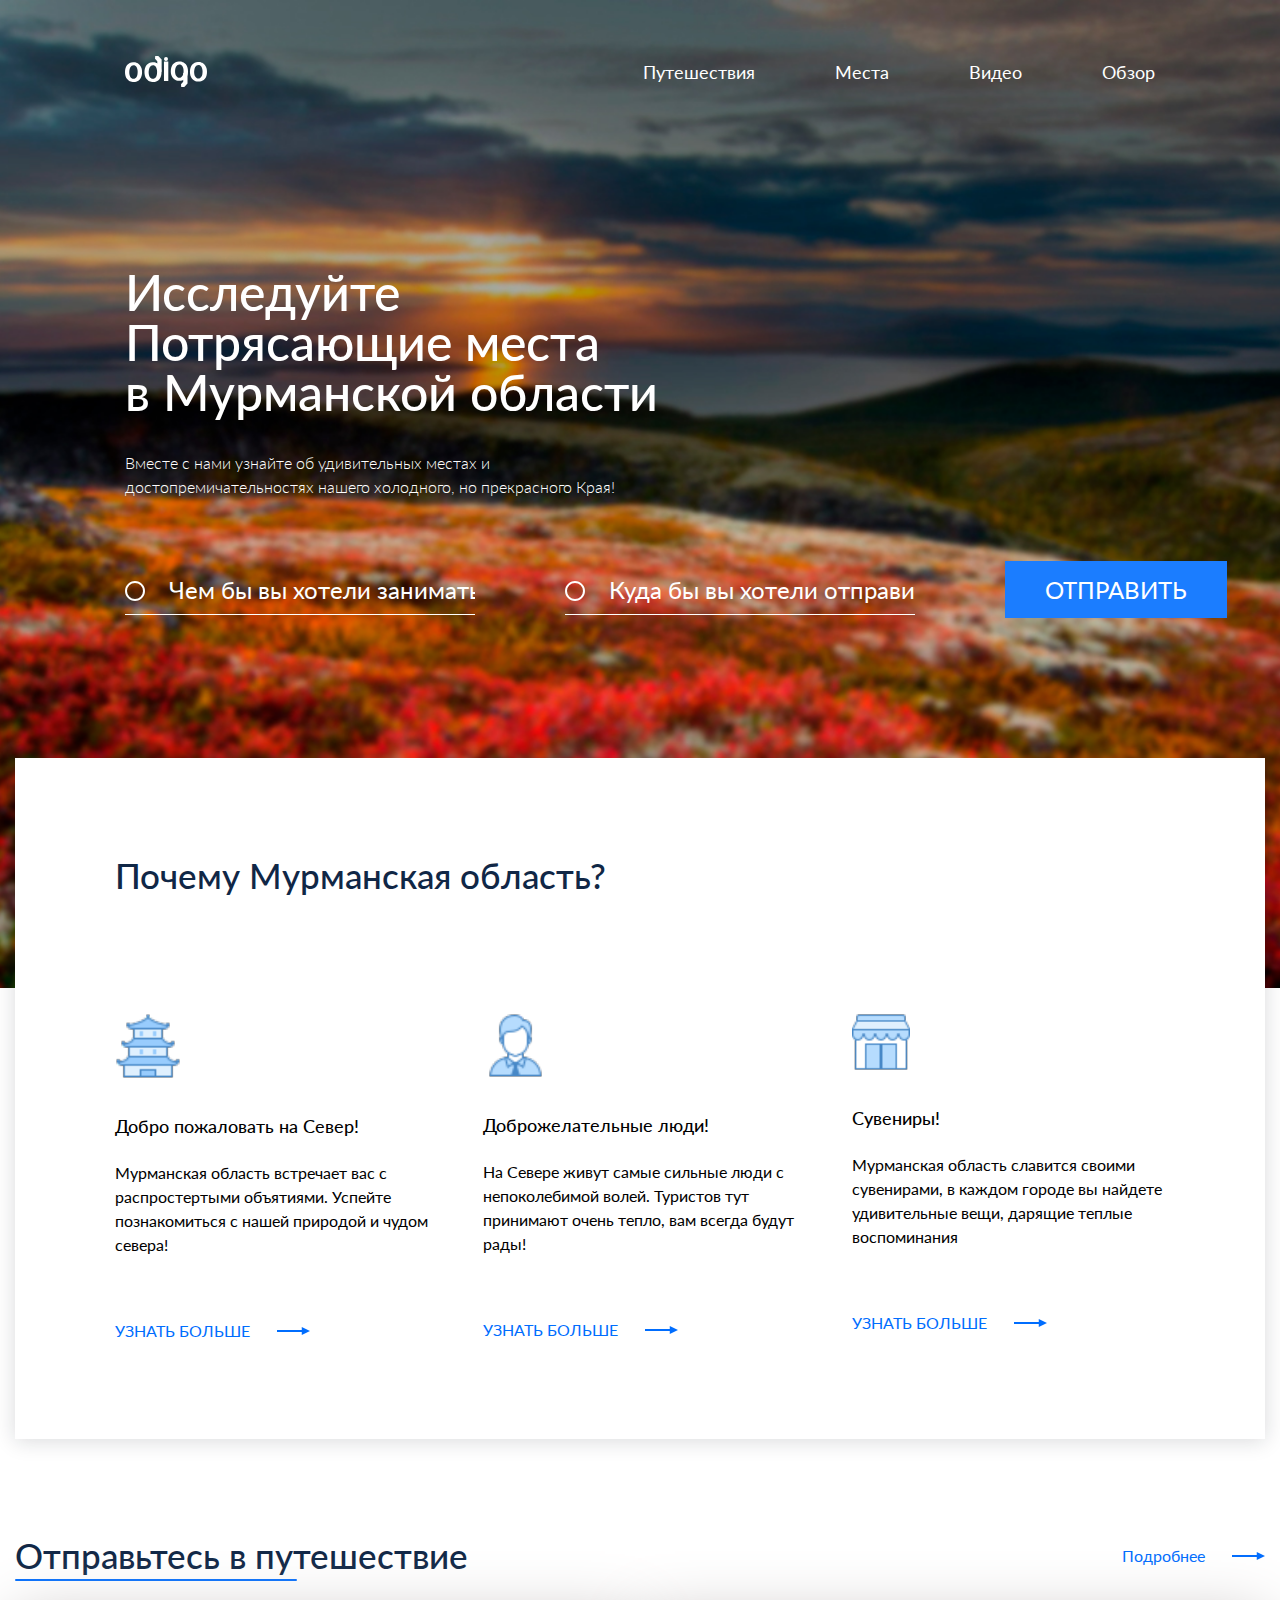
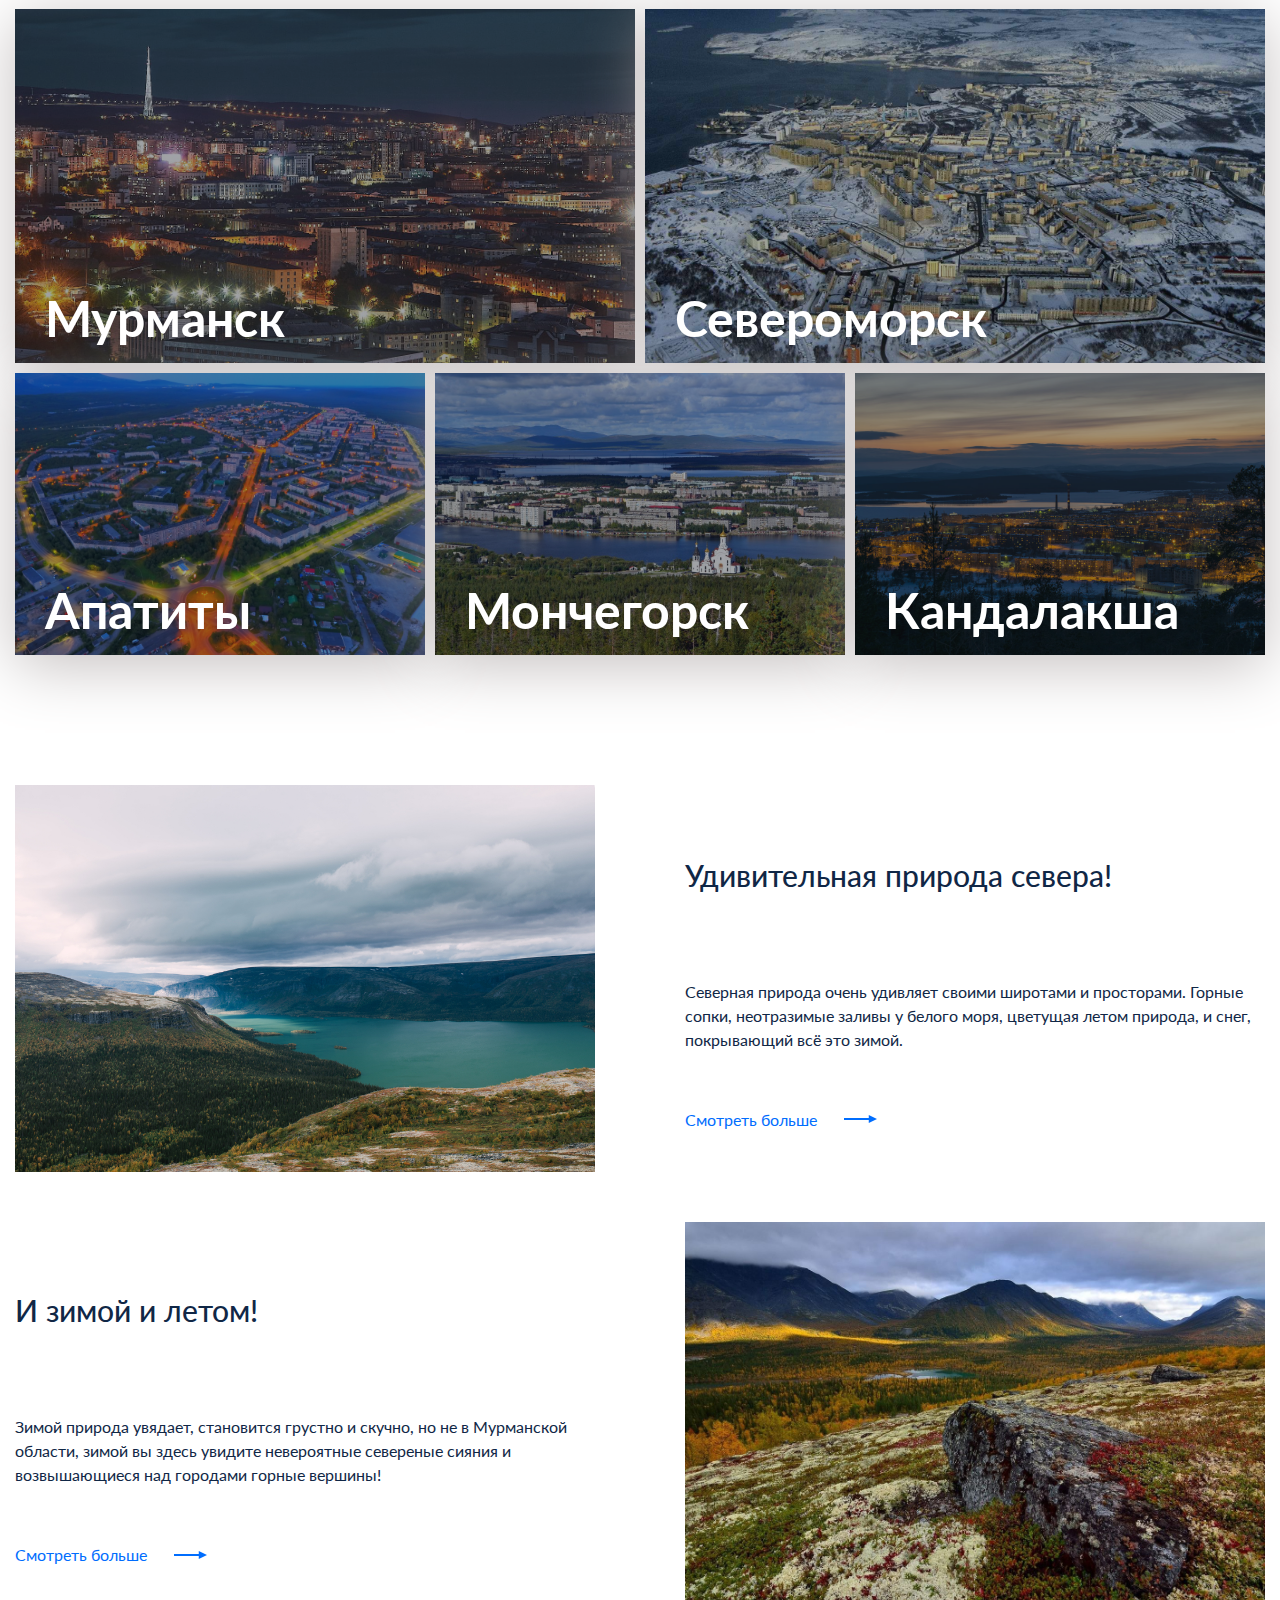
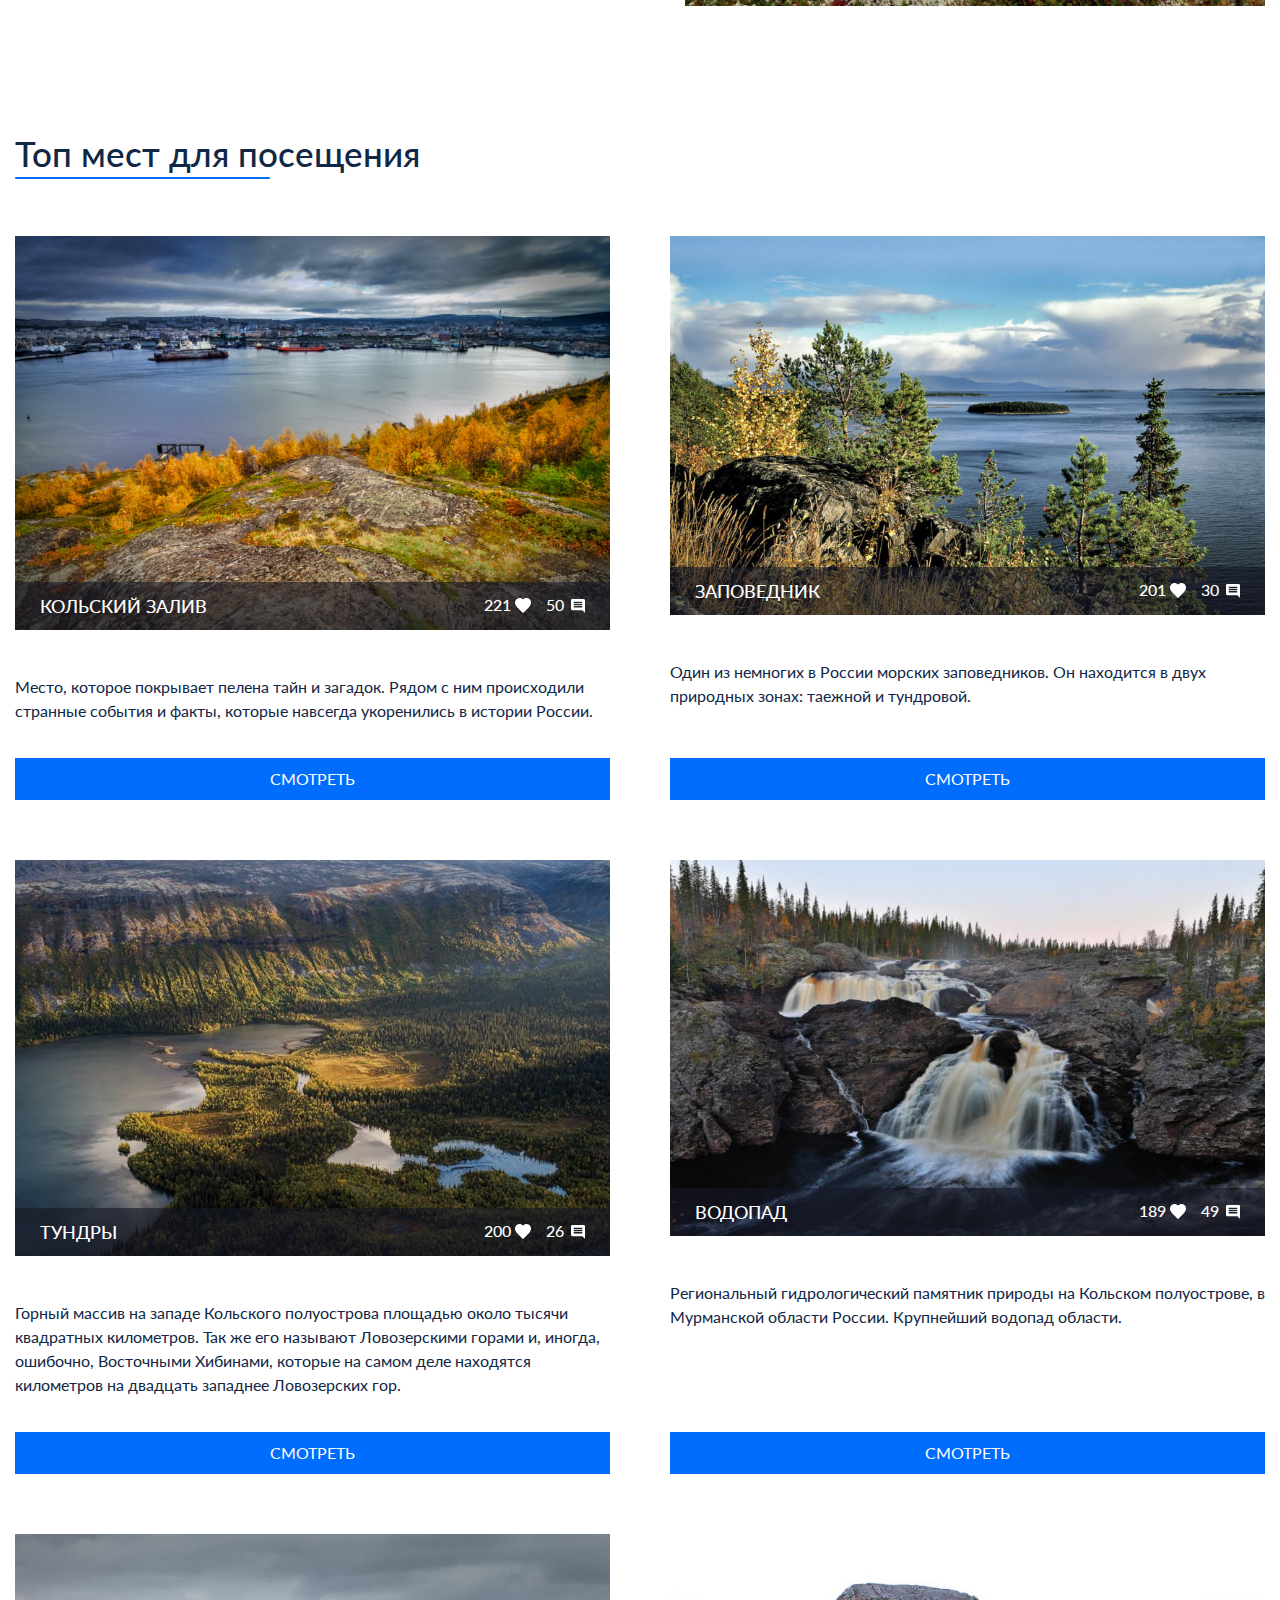
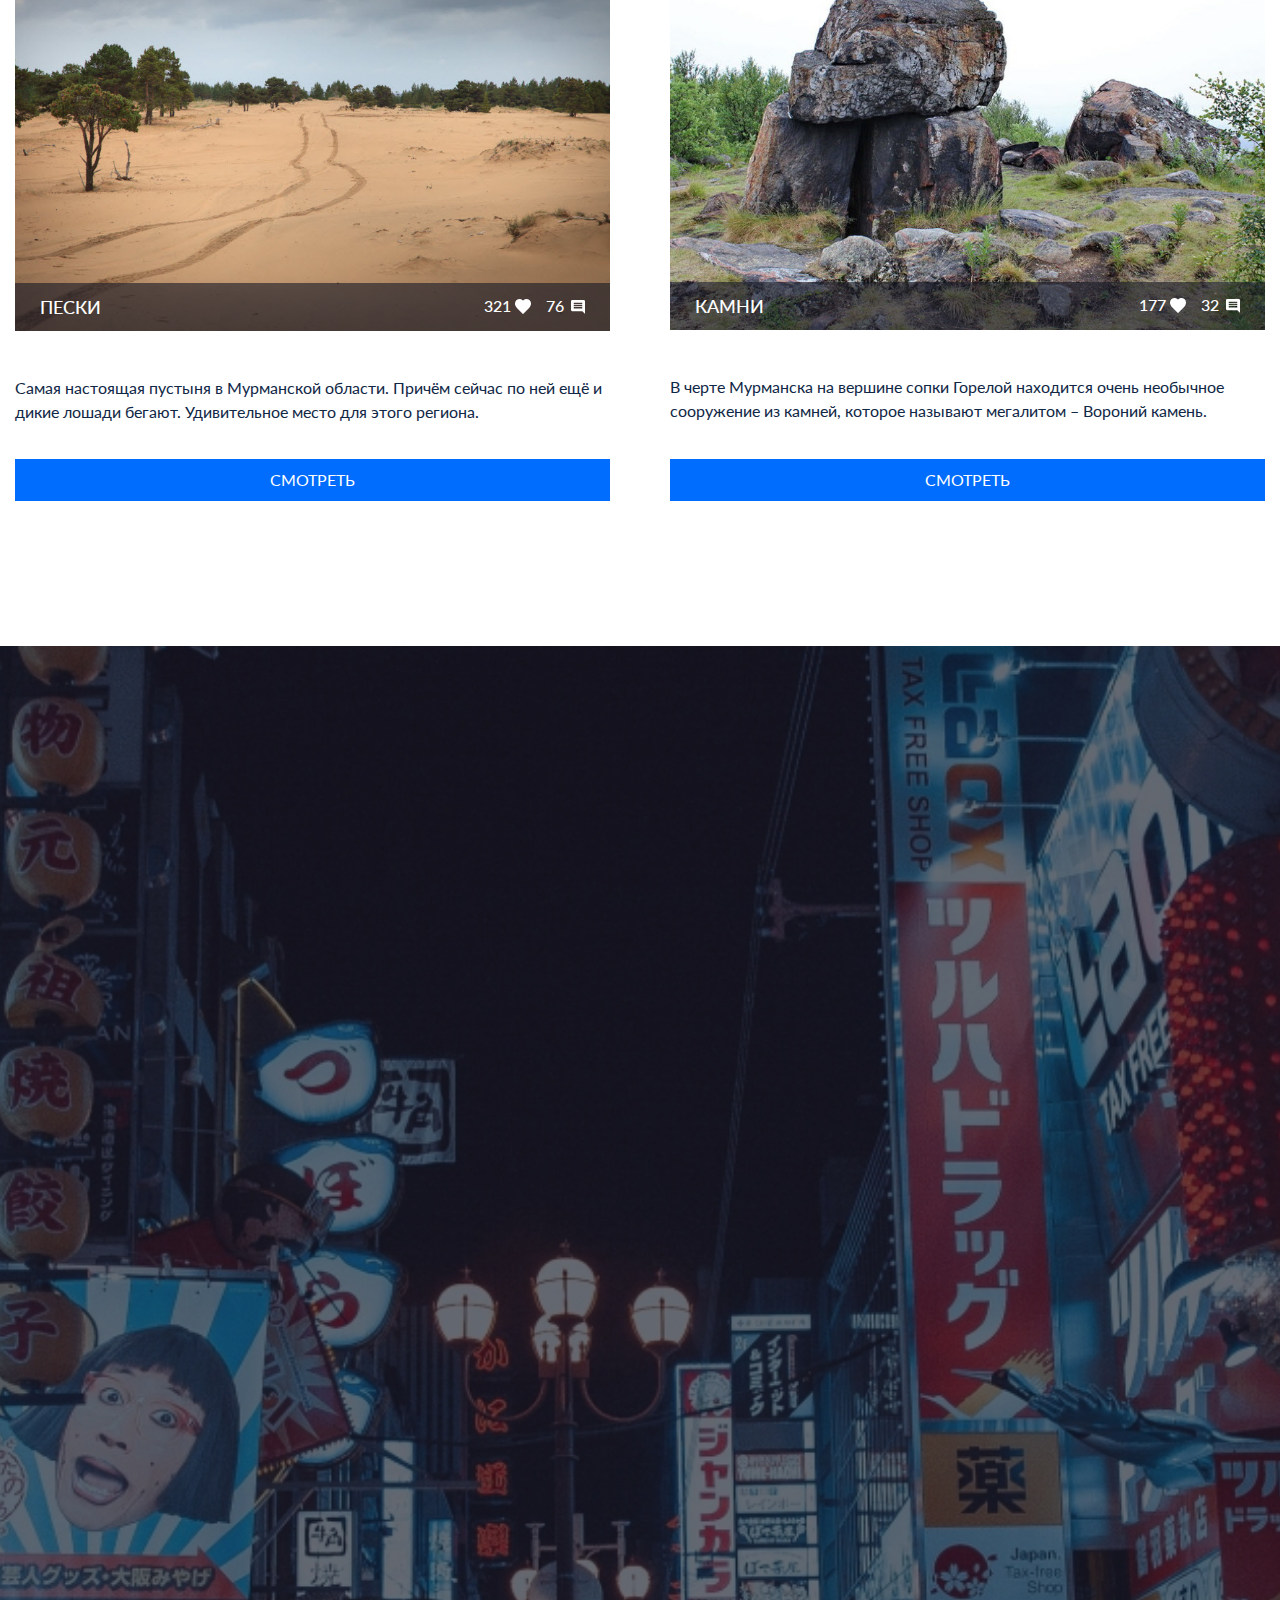
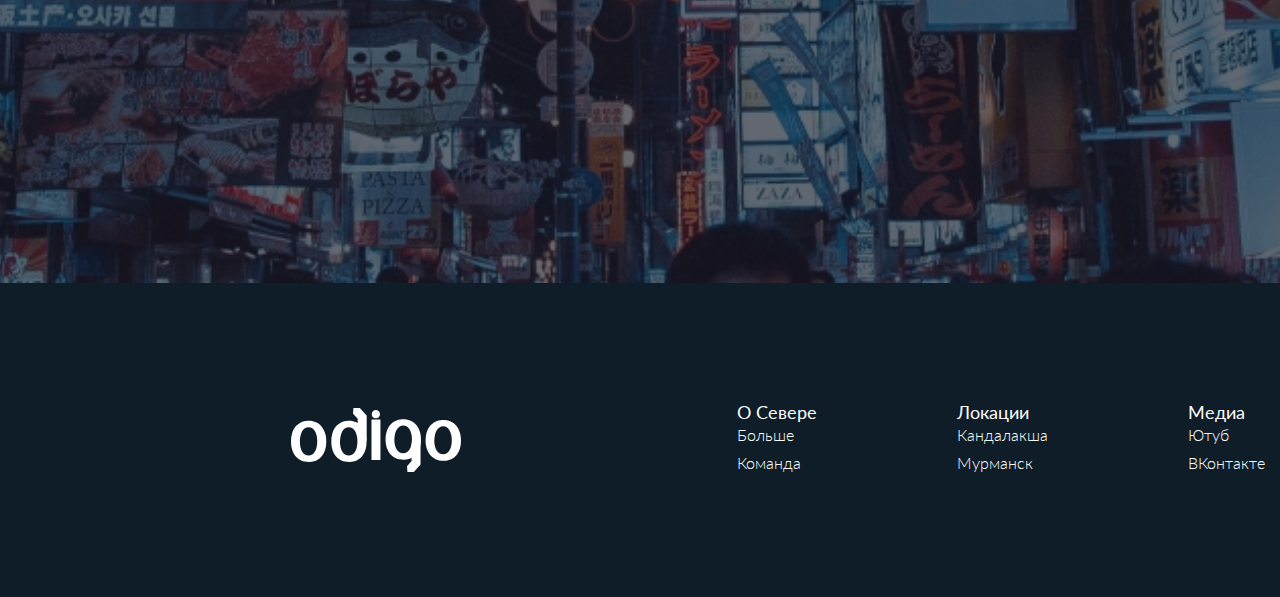
==== commit 70caccf5: "Update index.html" ====
--- a/index.html
+++ b/index.html
@@ -236,7 +236,7 @@
             </section>
         </div>
         <section class="places-video" id="videos" controls="controls">
-            <iframe width="90%" height="500px" src="https://www.youtube.com/embed/QFlEfmnYOVY" title="YouTube video player" frameborder="0" allow="accelerometer; autoplay; clipboard-write; encrypted-media; gyroscope; picture-in-picture" allowfullscreen></iframe>
+            <iframe class="frame" width="90%" height="500px" src="https://www.youtube.com/embed/QFlEfmnYOVY" title="YouTube video player" frameborder="0" allow="accelerometer; autoplay; clipboard-write; encrypted-media; gyroscope; picture-in-picture" allowfullscreen></iframe>
         </section>
     </main>
     <footer class="footer">
--- a/css/style.css
+++ b/css/style.css
@@ -406,6 +406,22 @@
     background-position: center center;
     background-size: cover;
 }
+
+.places-video iframe {
+    height: 735px;
+}
+
+@media (max-width: 768px) {
+    .places-video iframe{
+        height: 400px;
+    }
+}
+@media (max-width: 400px) {
+    .places-video iframe {
+        height: 230px;
+    }
+}
+
 @media (max-width: 768px) {
     .places-video {
         padding: 100px 0;
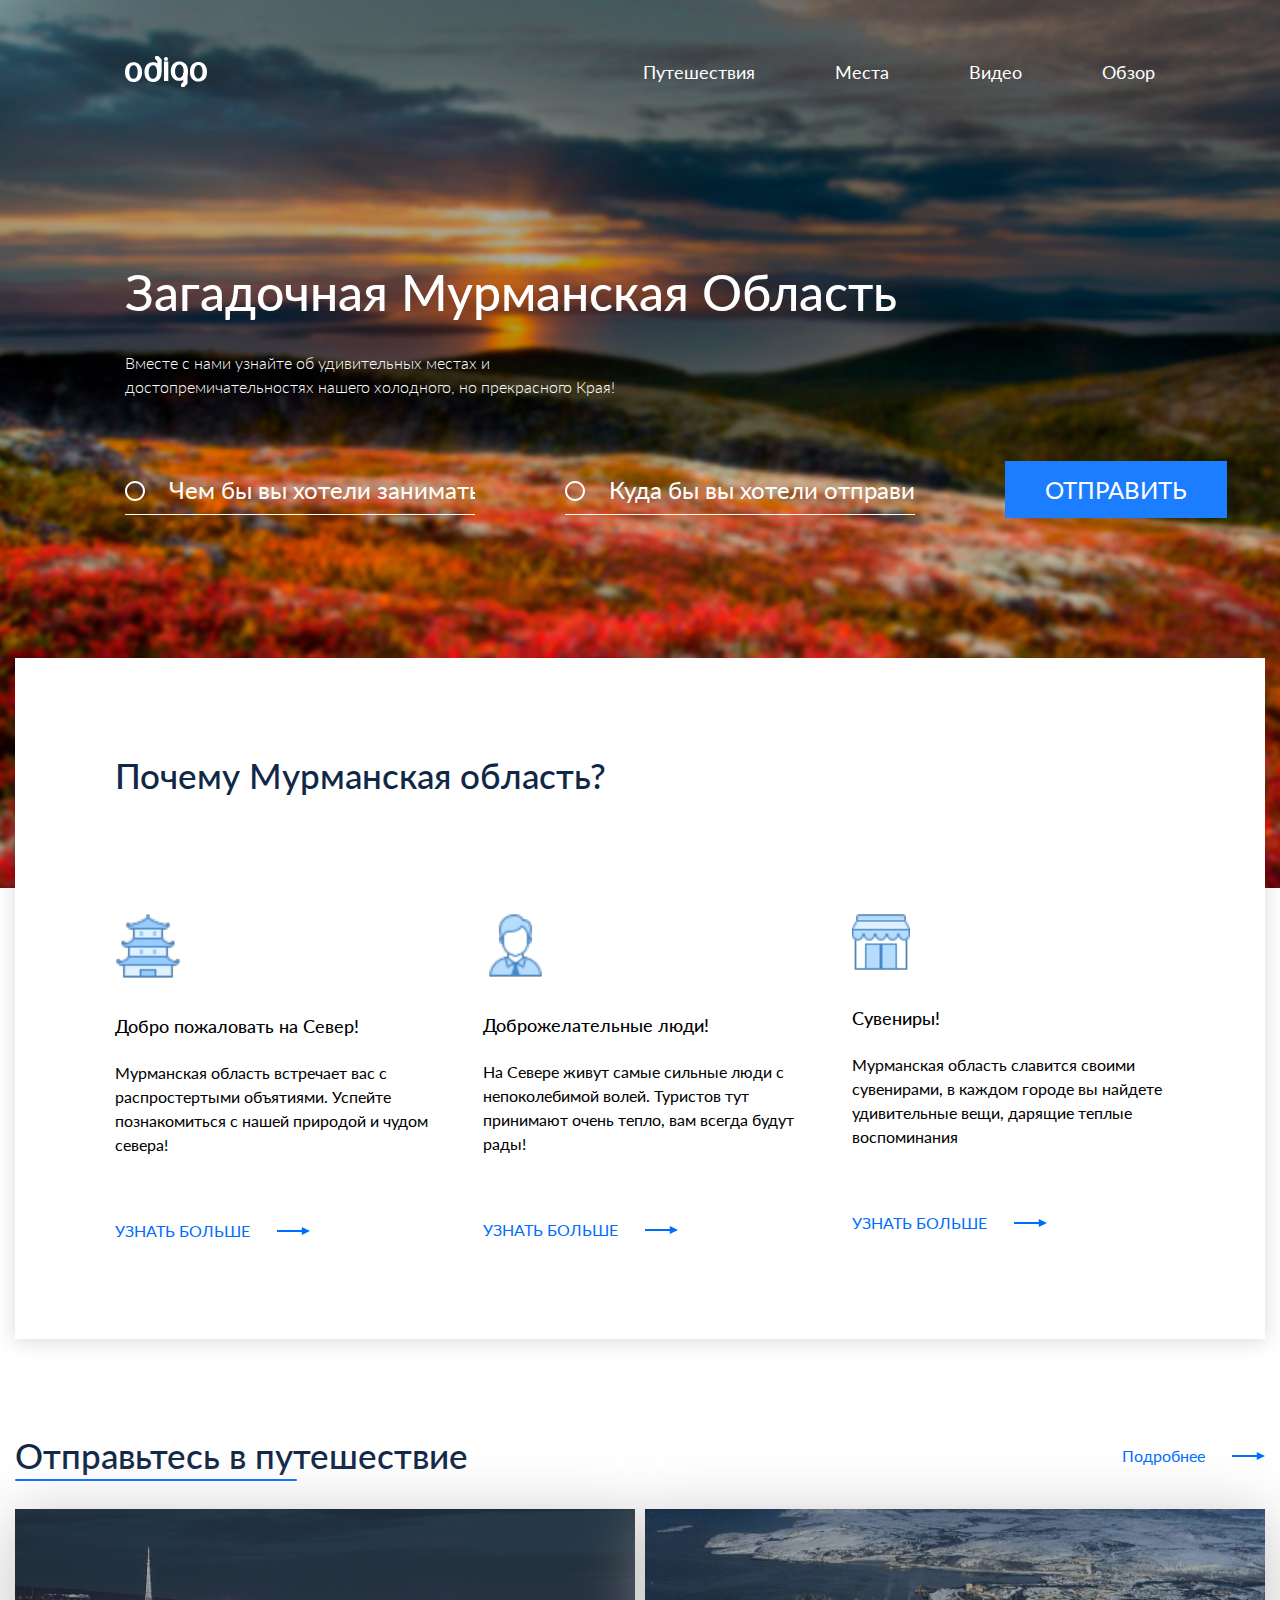
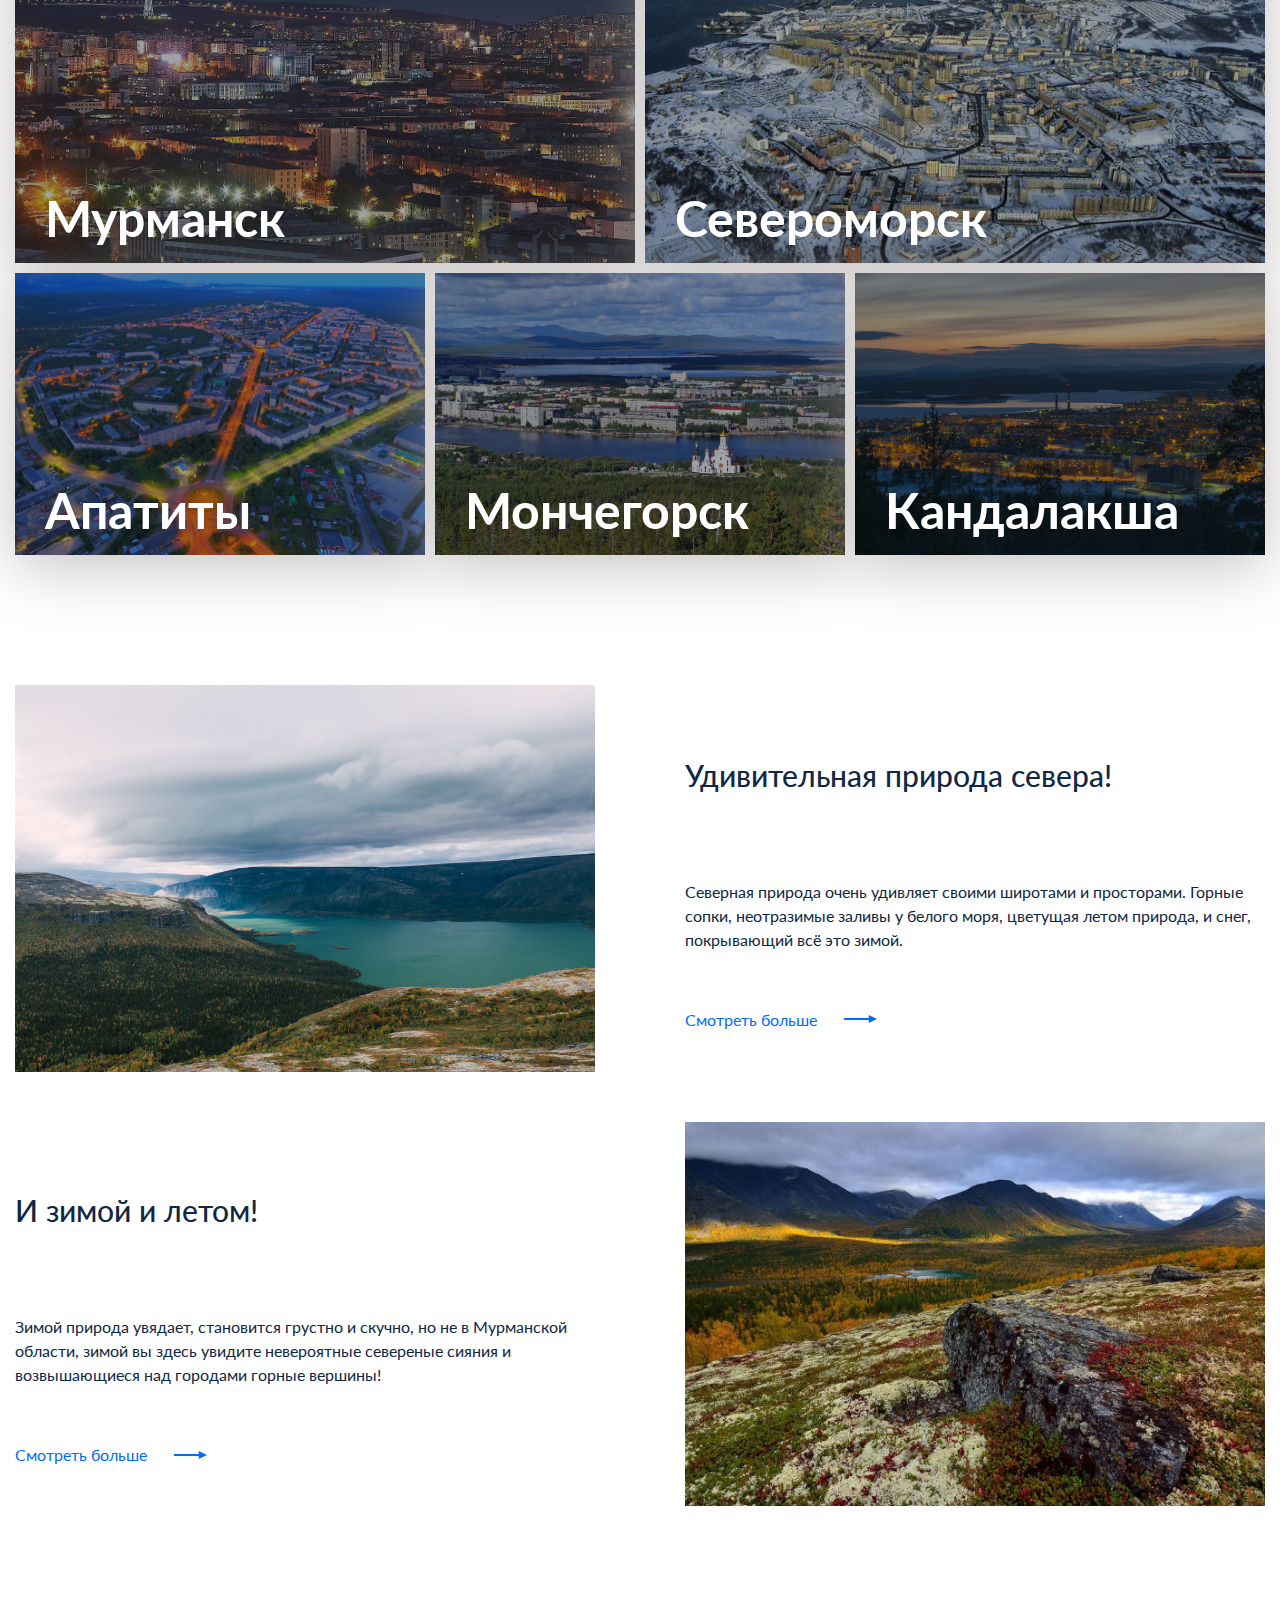
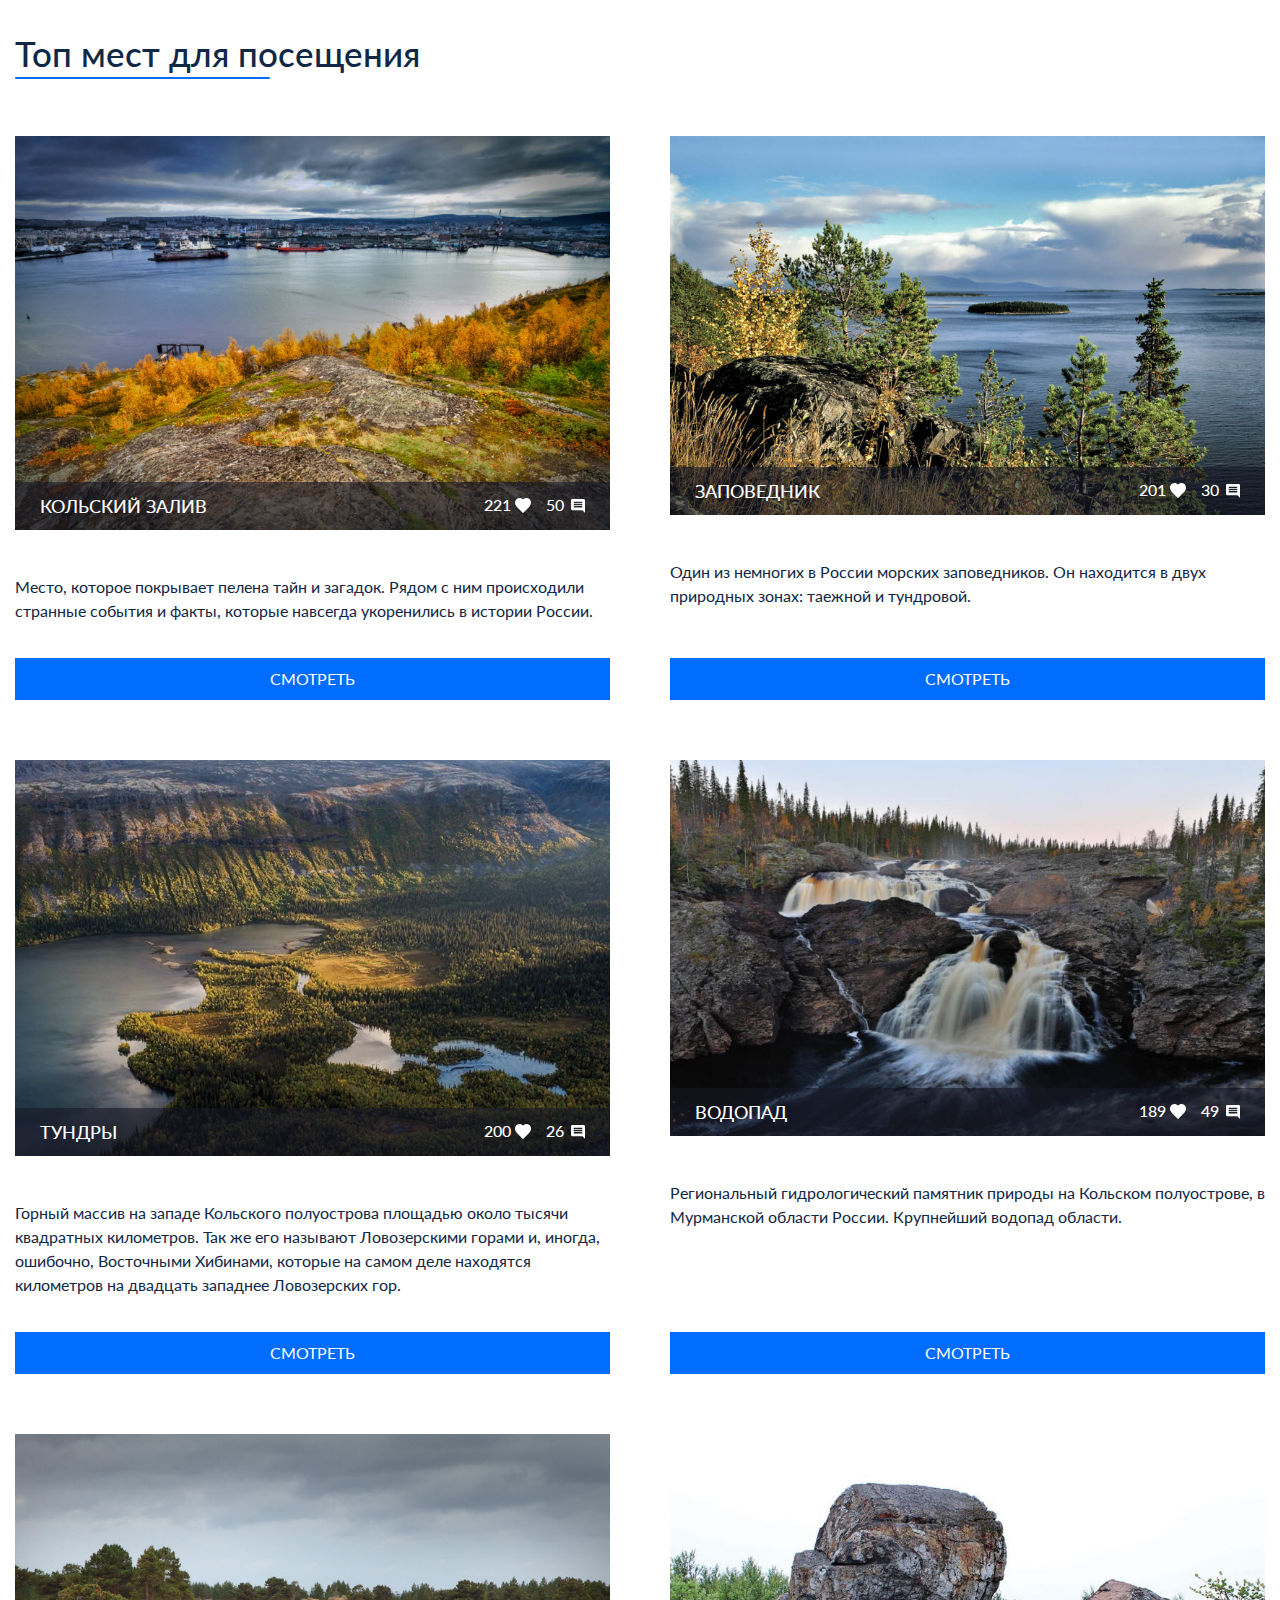
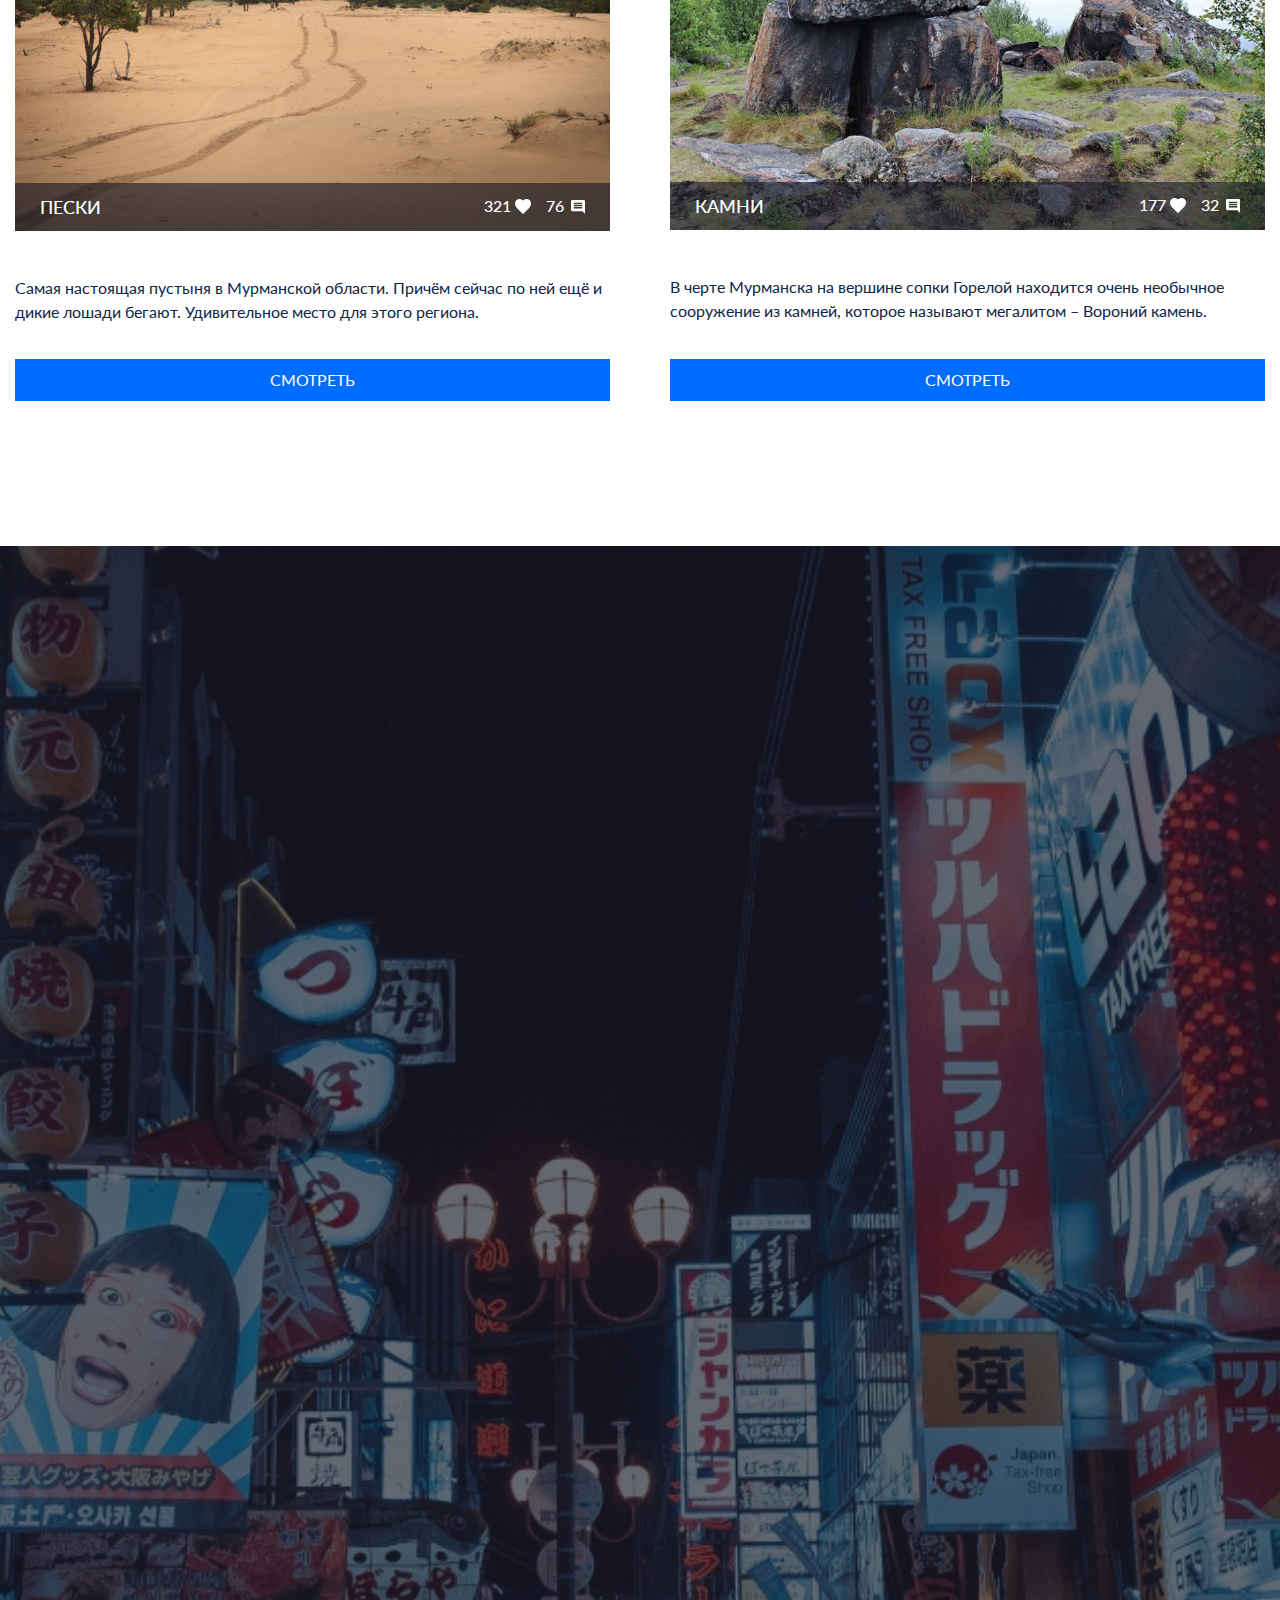
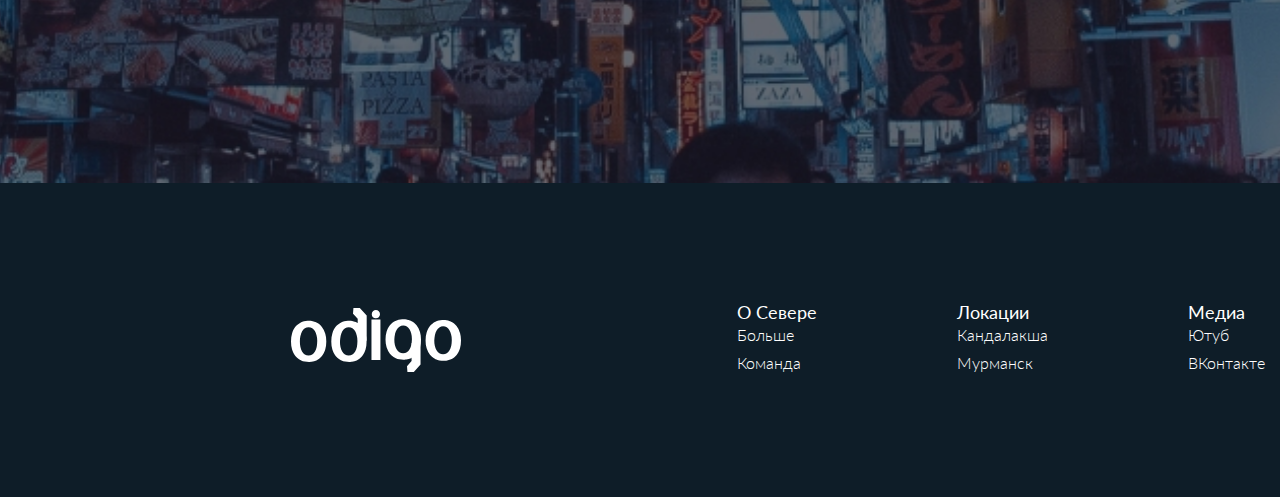
==== commit dc894c59: "Update index.html" ====
--- a/index.html
+++ b/index.html
@@ -1,5 +1,5 @@
 <!DOCTYPE html>
-<html lang="en">
+<html lang="ru">
 <head>
     <meta charset="UTF-8">
     <meta http-equiv="X-UA-Compatible" content="IE=edge">
@@ -33,7 +33,7 @@
             </header>
             <div class="top-body">
                 <div class="top-body-text">
-                    <h1>Исследуйте Потрясающие&nbsp;места в&nbsp;Мурманской области</h1>
+                    <h1>Загадочная&nbsp;Мурманская&nbsp;Область</h1>
                     <p>Вместе с нами узнайте об удивительных местах и достопремичательностях нашего холодного, но прекрасного Края!</p>
                 </div>
                 <div class="top-body-form">
@@ -236,7 +236,7 @@
             </section>
         </div>
         <section class="places-video" id="videos" controls="controls">
-            <iframe class="frame" width="90%" height="500px" src="https://www.youtube.com/embed/QFlEfmnYOVY" title="YouTube video player" frameborder="0" allow="accelerometer; autoplay; clipboard-write; encrypted-media; gyroscope; picture-in-picture" allowfullscreen></iframe>
+            <iframe class="frame" width="90%" src="https://www.youtube.com/embed/QFlEfmnYOVY" title="YouTube video player" frameborder="0" allow="accelerometer; autoplay; clipboard-write; encrypted-media; gyroscope; picture-in-picture" allowfullscreen></iframe>
         </section>
     </main>
     <footer class="footer">
--- a/css/style.css
+++ b/css/style.css
@@ -385,19 +385,28 @@
     padding: 550px 0 0 0;
     background-color: #fff;
 }
+
 @media (max-width: 830px) {
     .places {
         padding: 1000px 0 0 0;
     }
 }
+
 @media (max-width: 576px) {
     .places {
         padding: 920px 0 0 0;
     }
 }
+
+@media (max-width: 406px) {
+    .places {
+        padding: 1150px 0 0 0;
+    }
+}
 .places-focus {
     margin: 130px 0;
 }
+
 .places-video {
     text-align: center;
     padding: 250px 0;
@@ -407,17 +416,24 @@
     background-size: cover;
 }
 
-.places-video iframe {
+.frame {
     height: 735px;
 }
 
-@media (max-width: 768px) {
-    .places-video iframe{
+@media (max-width: 1200px) {
+    .frame{
+        height: 550px;
+    }
+}
+
+@media (max-width: 768px) {
+    .frame{
         height: 400px;
     }
 }
+
 @media (max-width: 400px) {
-    .places-video iframe {
+    .frame {
         height: 230px;
     }
 }
@@ -463,7 +479,17 @@
 @media (max-width: 576px) {
     .benefits {
         padding: 30px;
-        top: -1150px;
+        top: -1200px;
+    }
+}
+@media (max-width: 480px) {
+    .benefits {
+    top: -1250px;
+    }
+}
+@media (max-width: 400px) {
+    .benefits {
+    top: -1460px;
     }
 }
 .benefits .container {
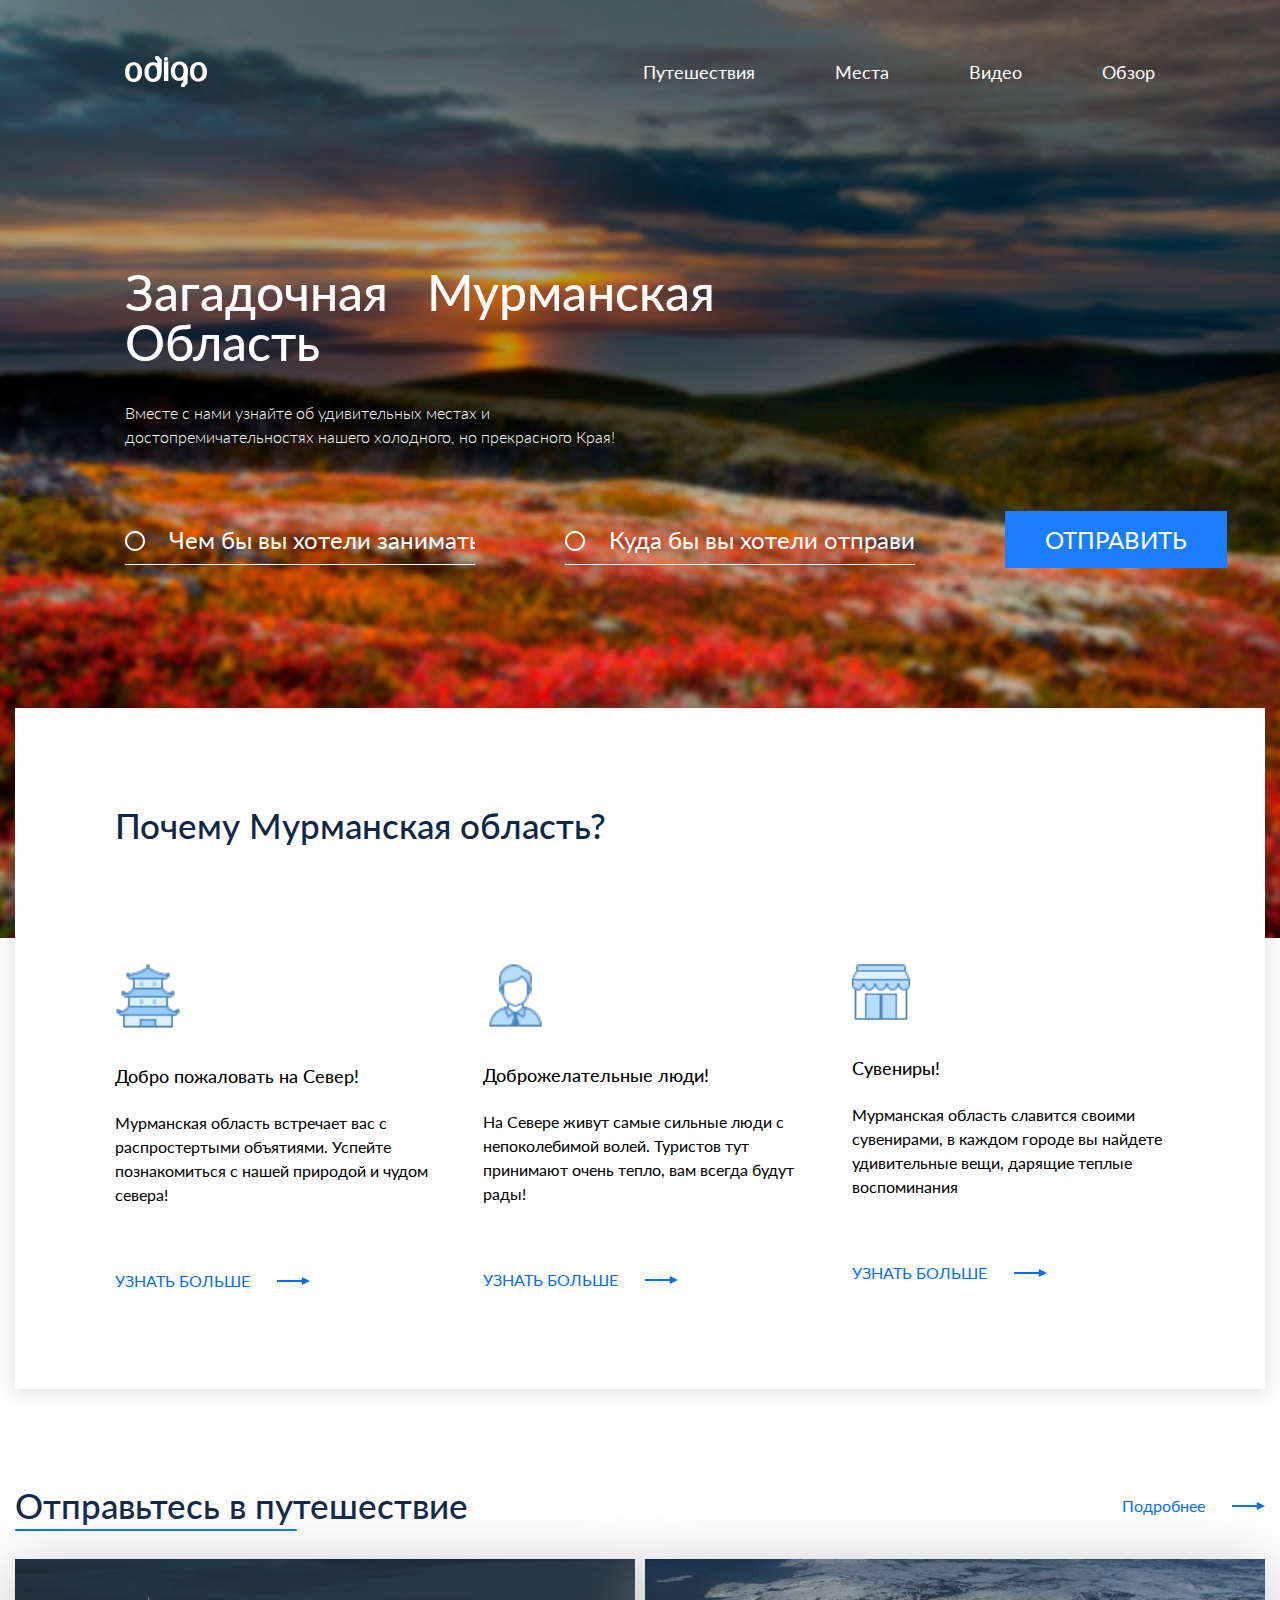
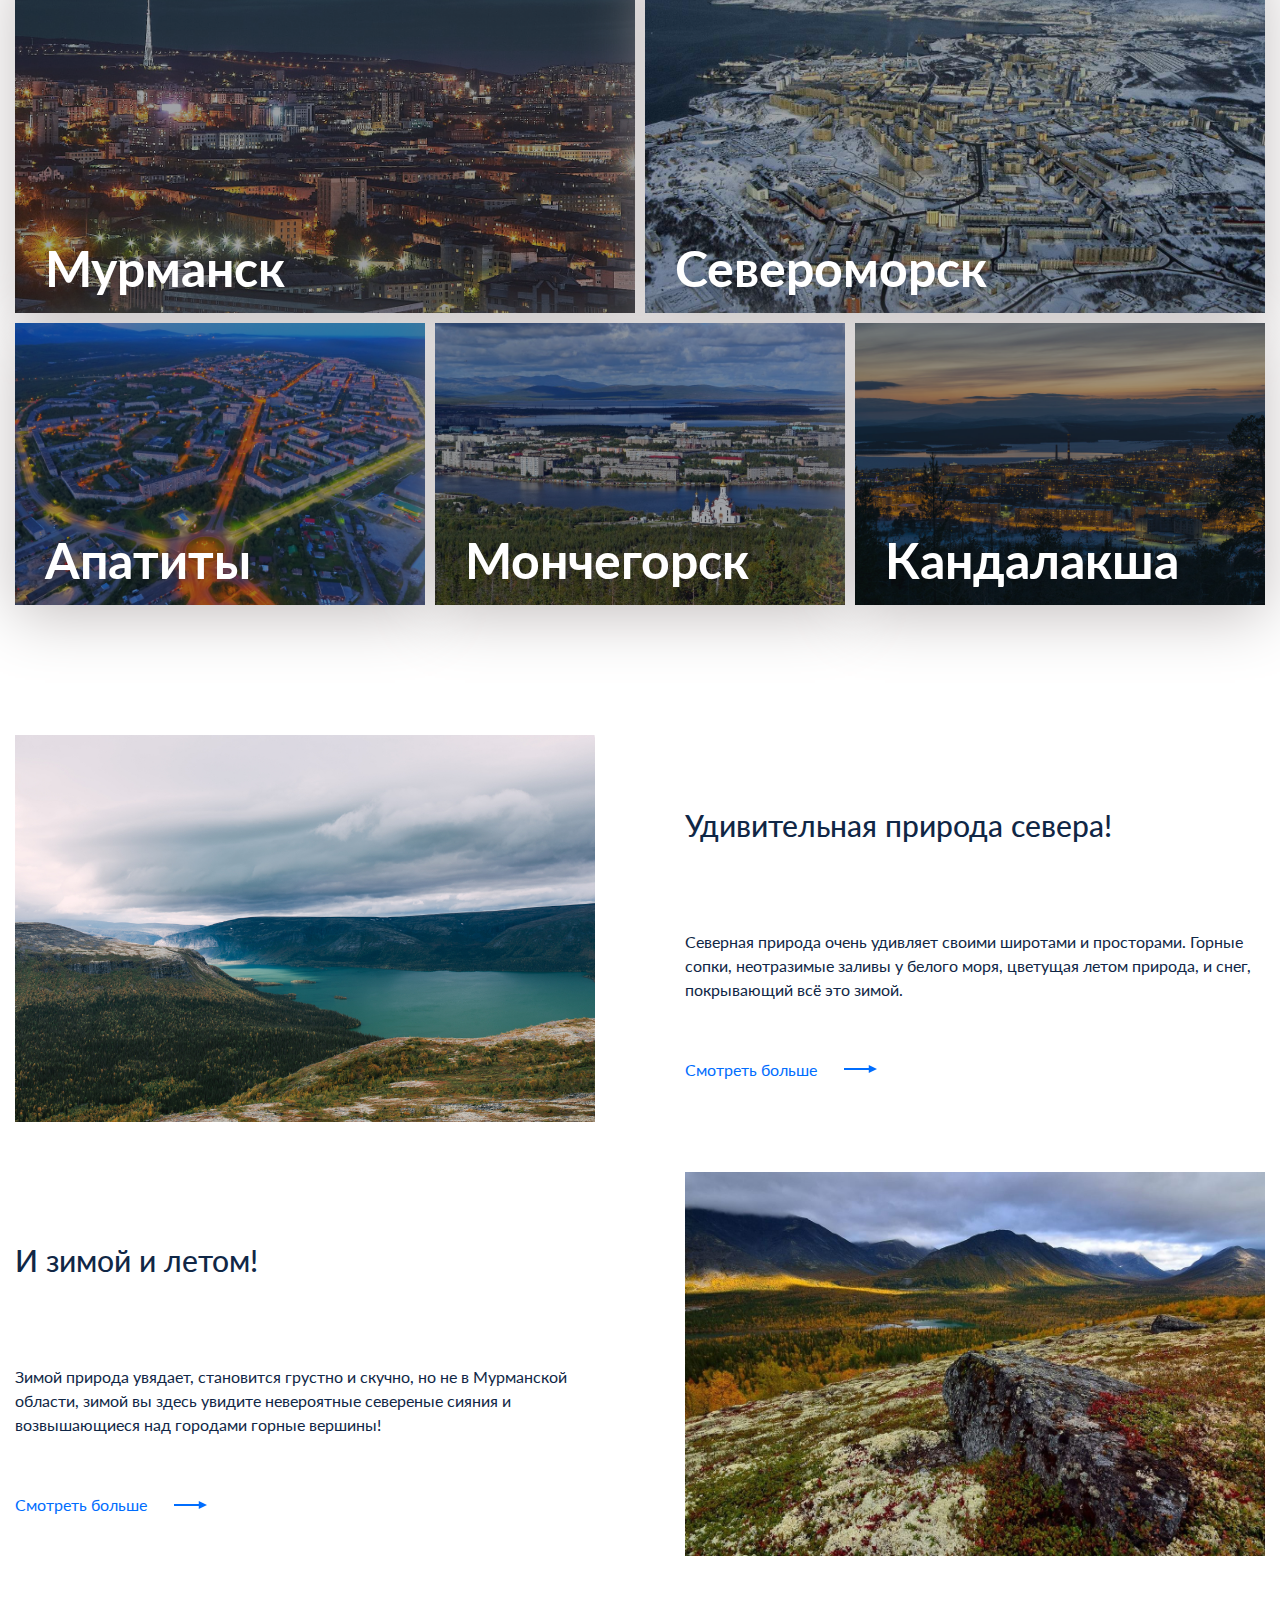
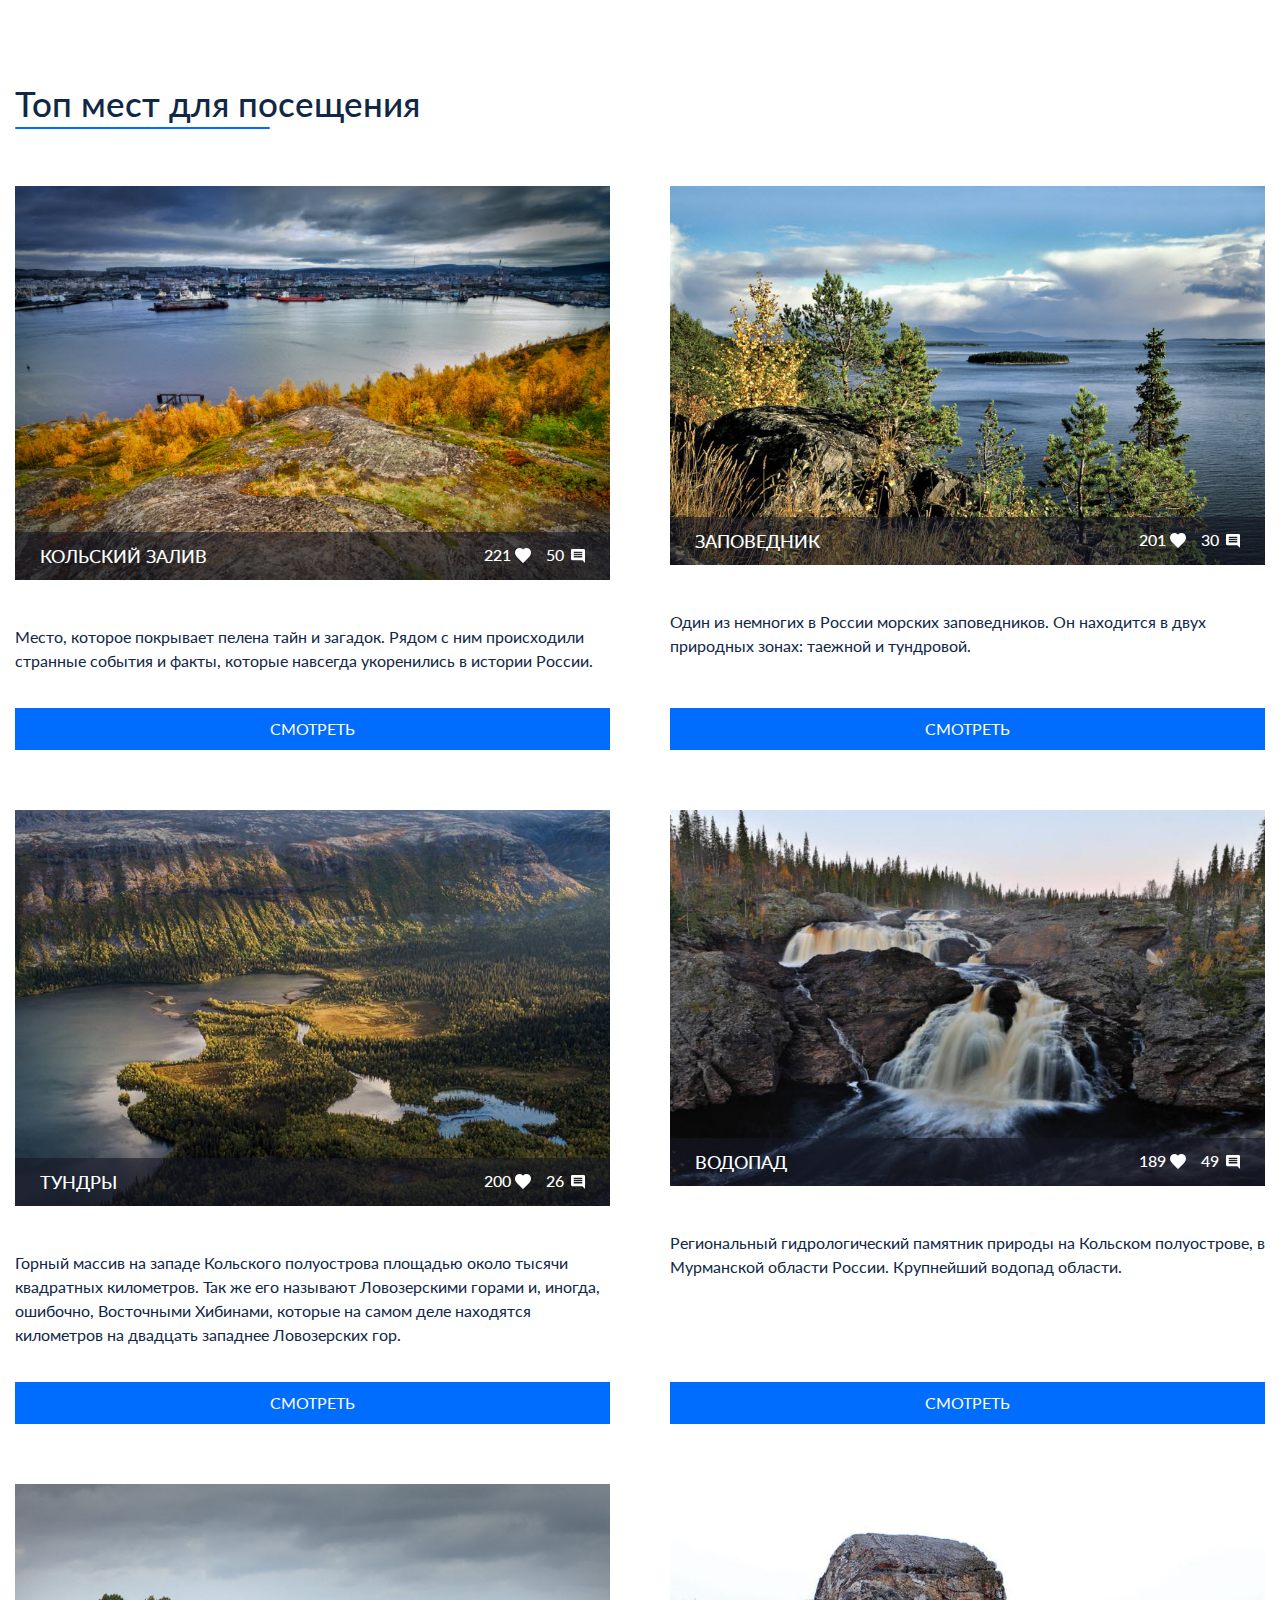
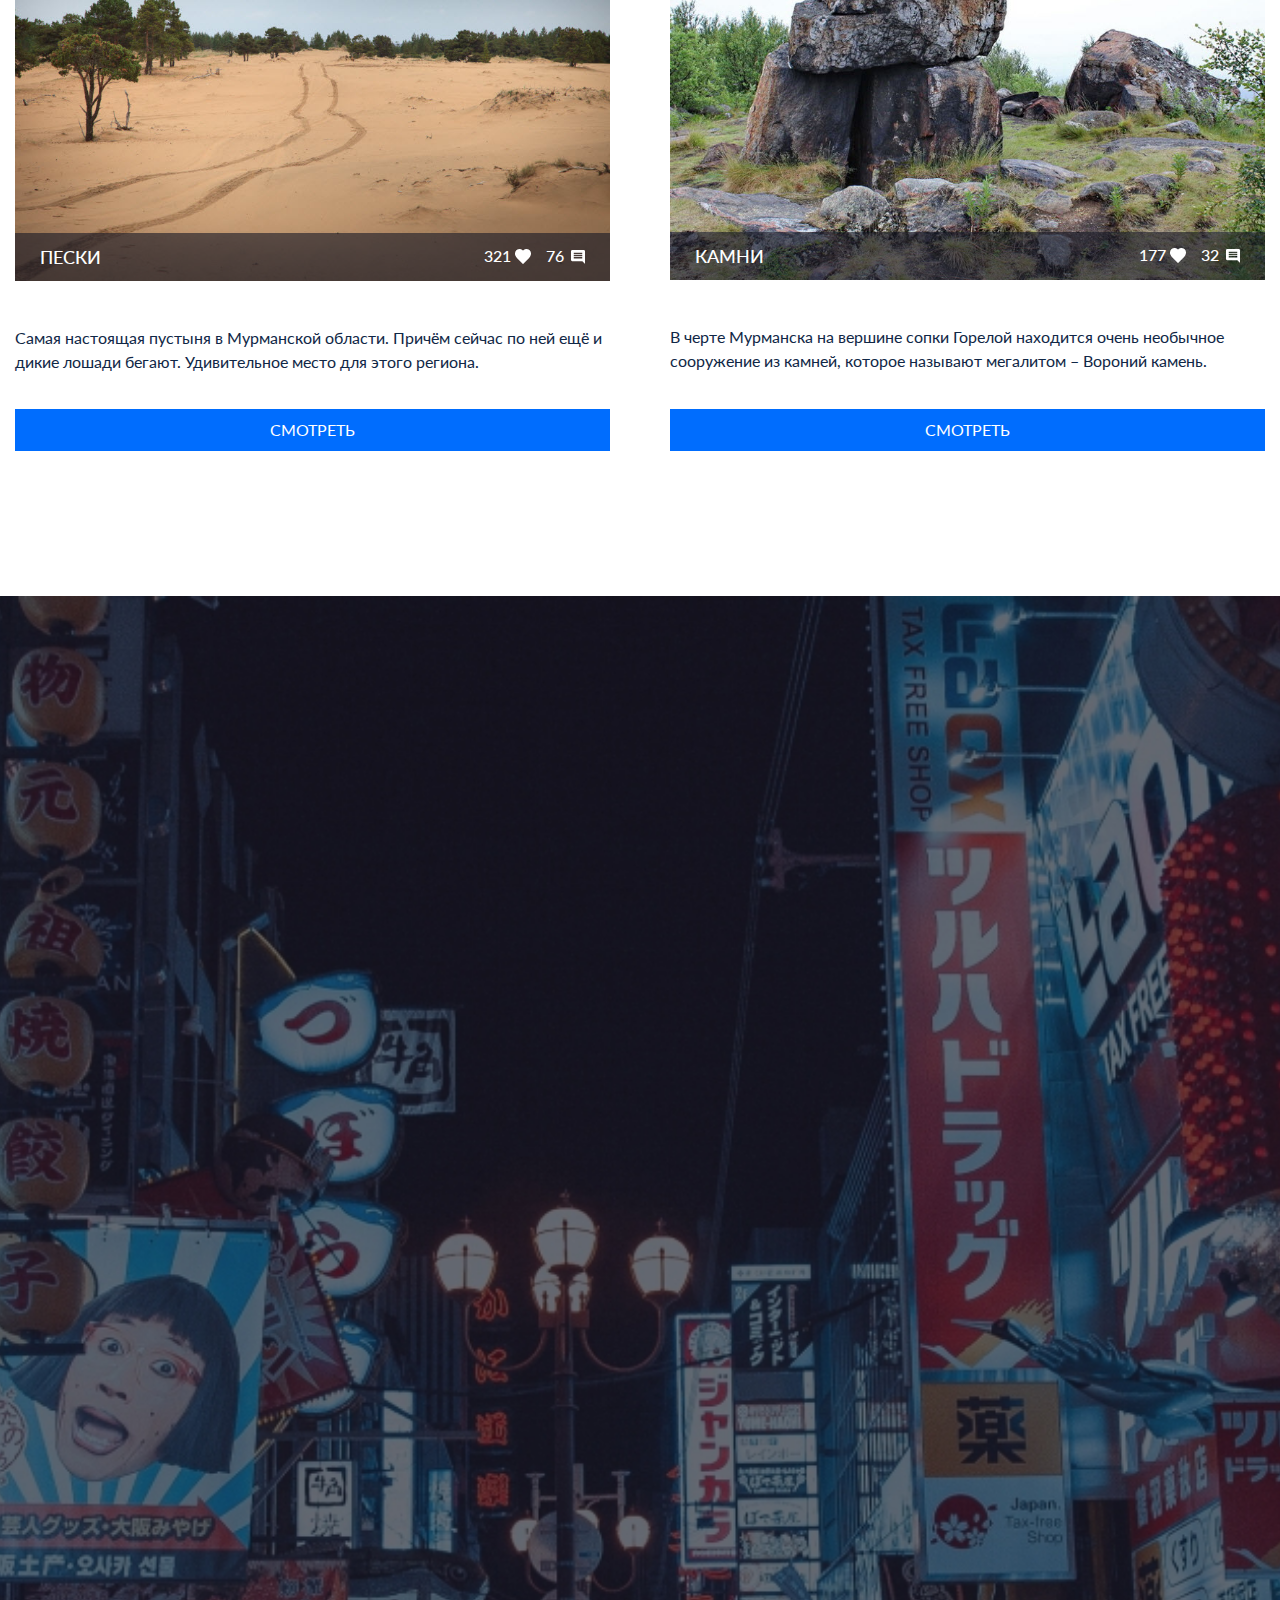
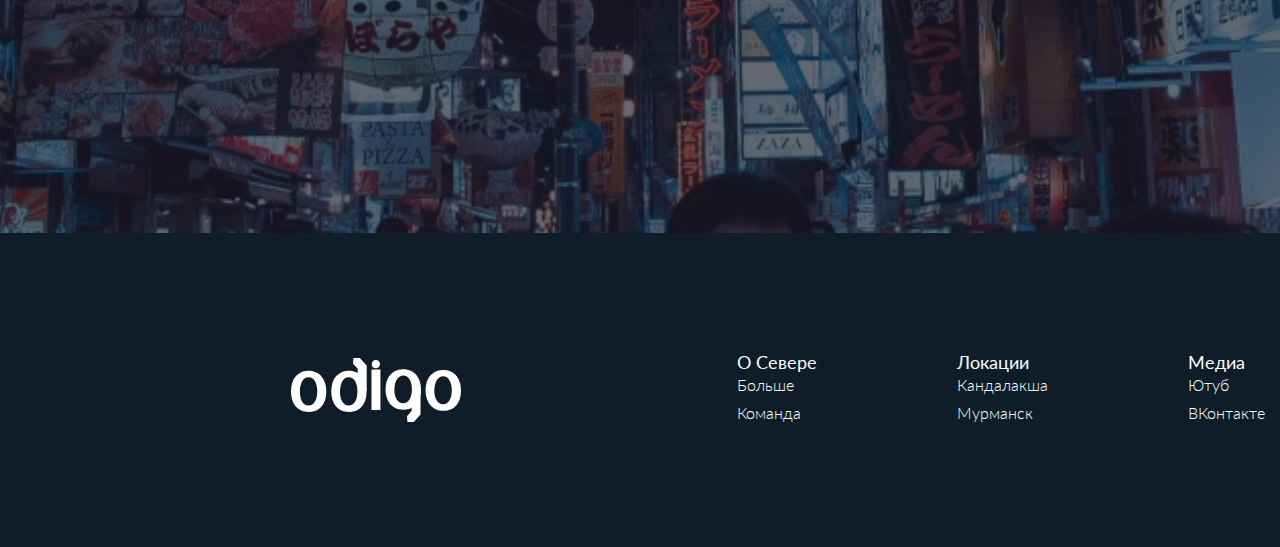
==== commit d22cd23b: "Update index.html" ====
--- a/index.html
+++ b/index.html
@@ -33,7 +33,7 @@
             </header>
             <div class="top-body">
                 <div class="top-body-text">
-                    <h1>Загадочная&nbsp;Мурманская&nbsp;Область</h1>
+                    <h1>Загадочная &nbsp; Мурманская &nbsp; Область</h1>
                     <p>Вместе с нами узнайте об удивительных местах и достопремичательностях нашего холодного, но прекрасного Края!</p>
                 </div>
                 <div class="top-body-form">
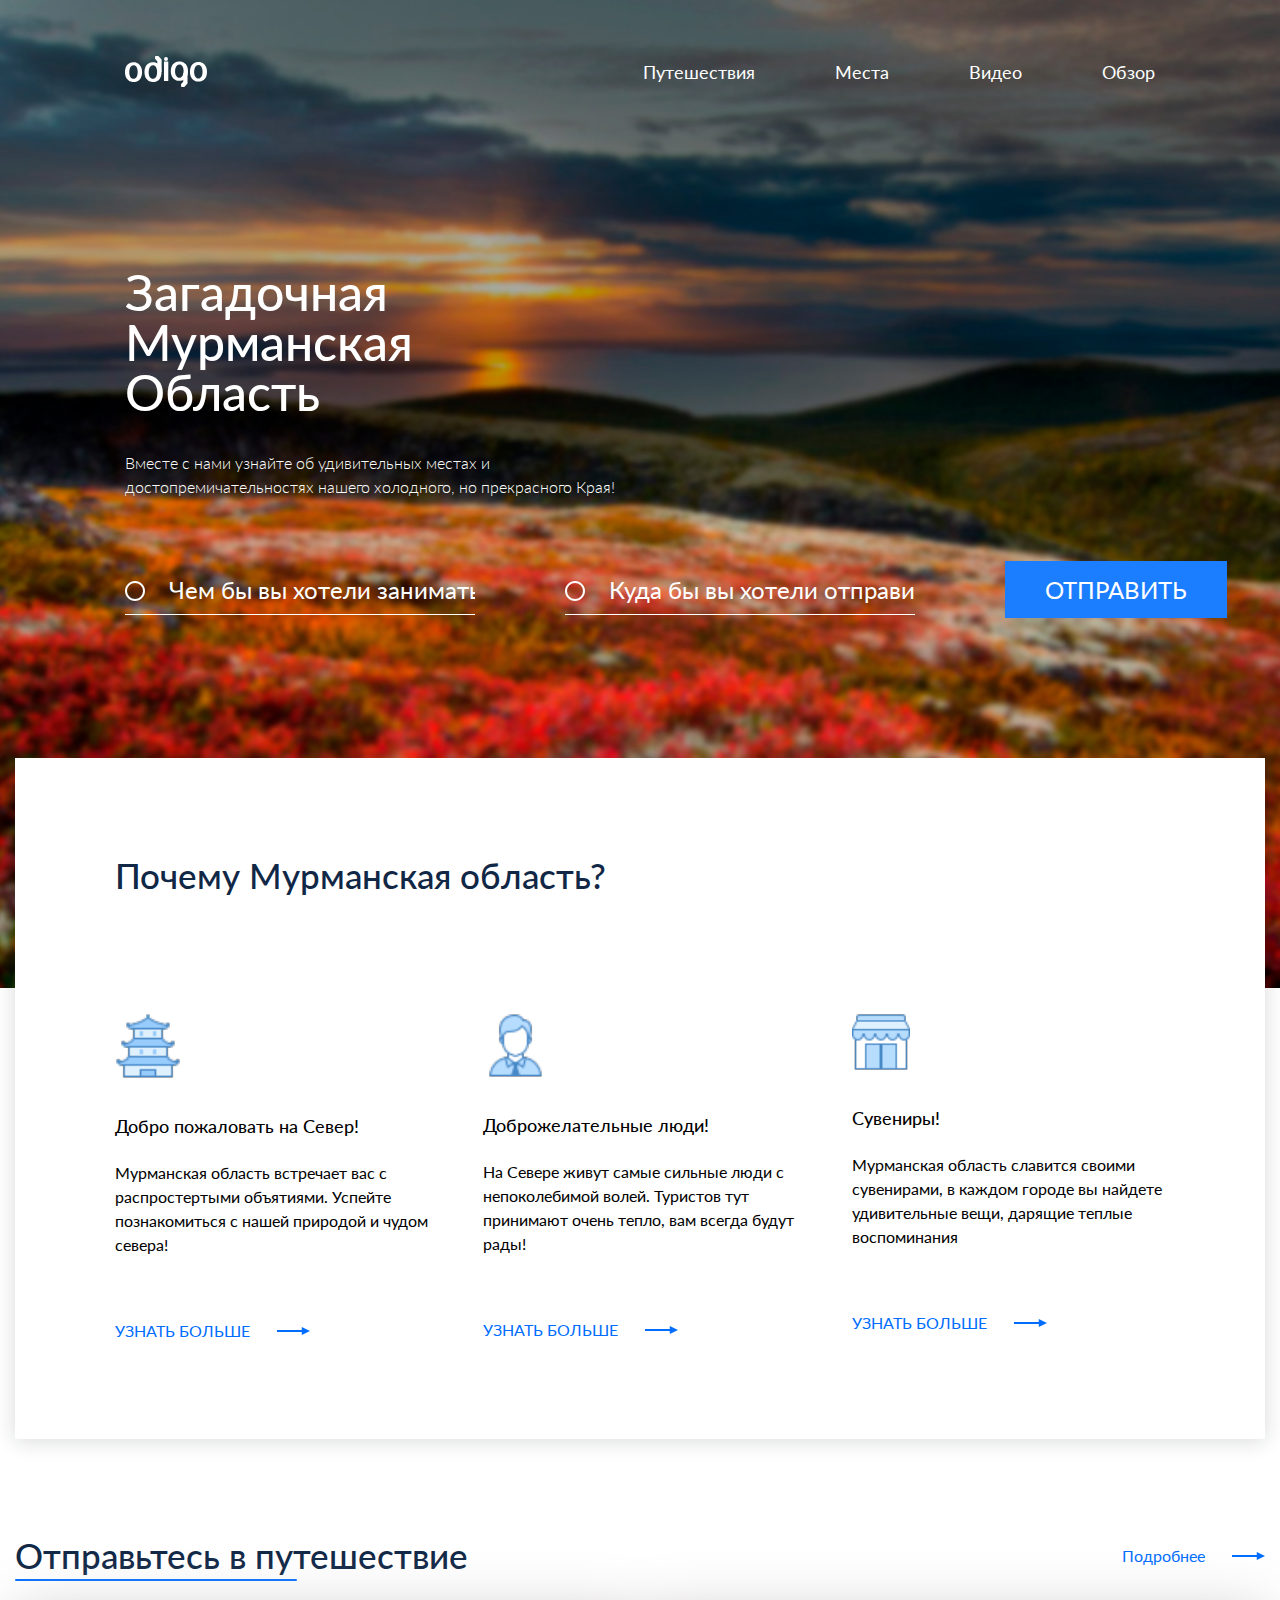
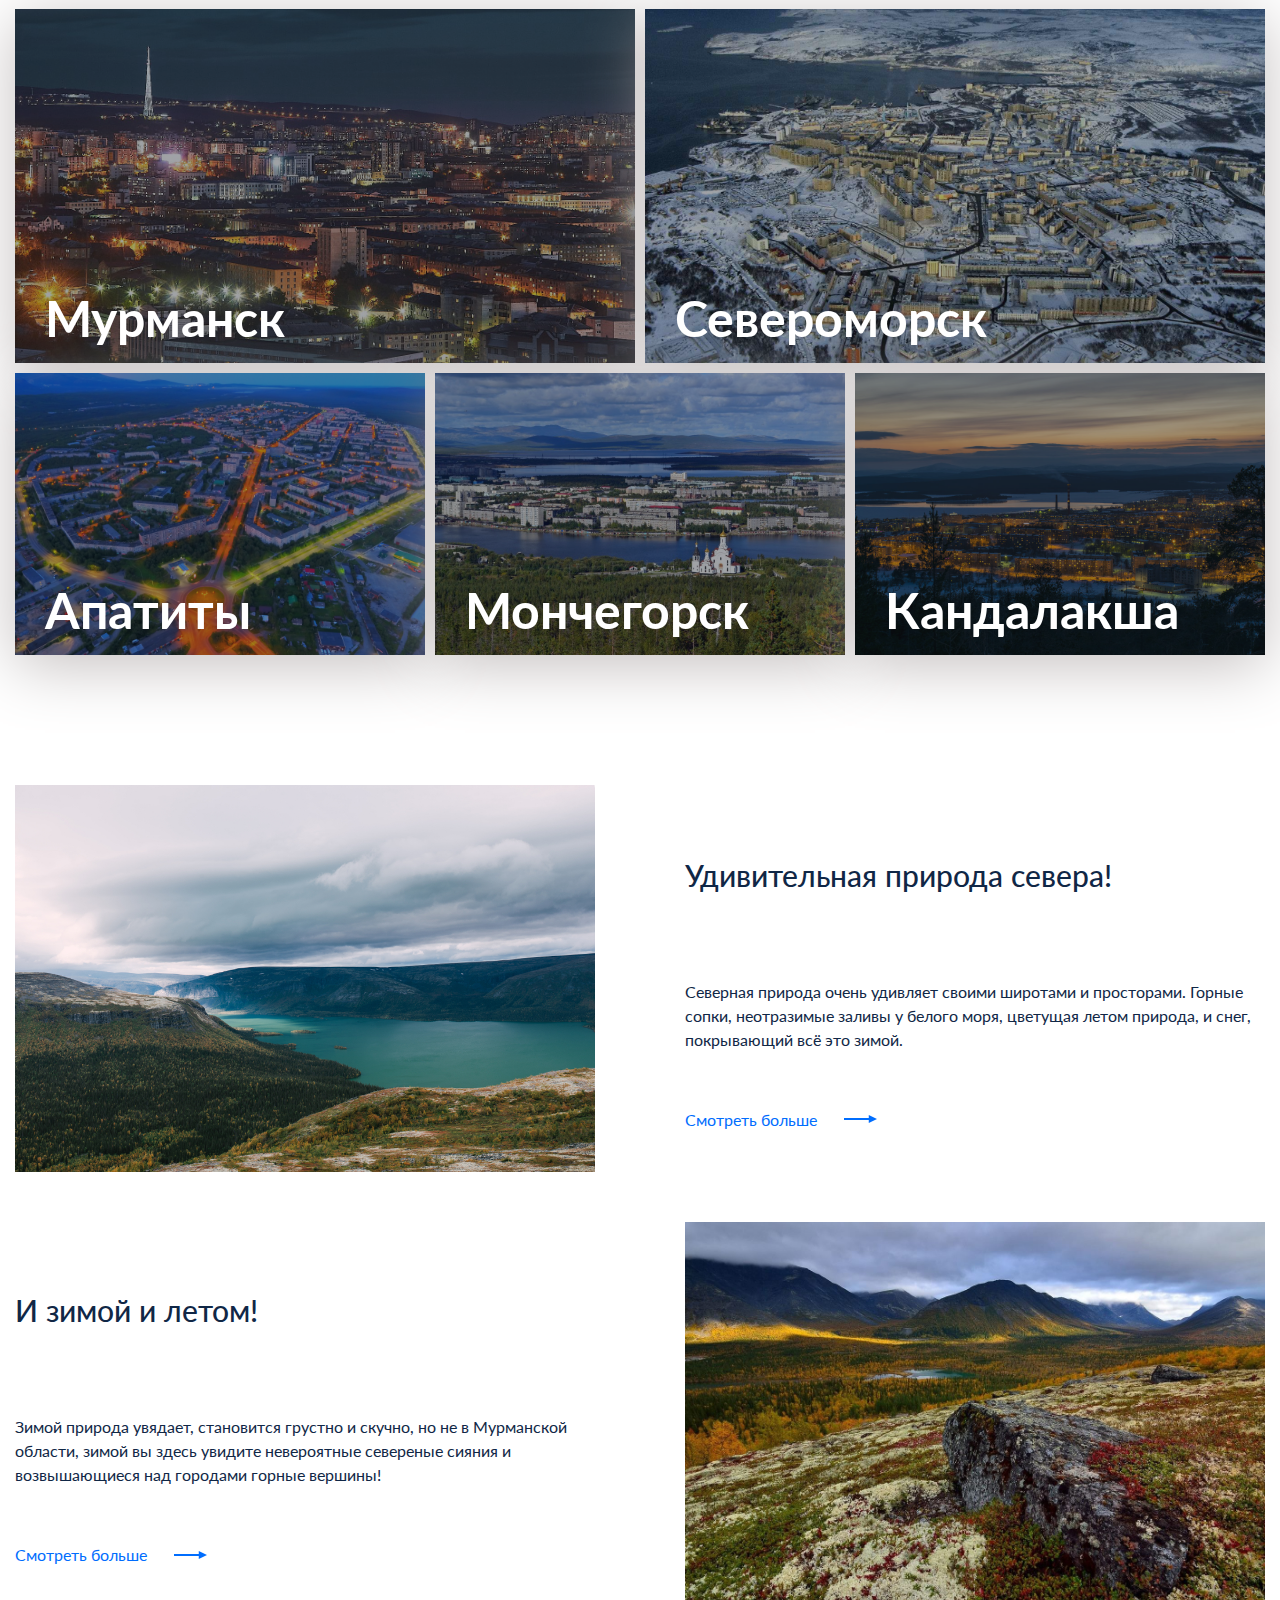
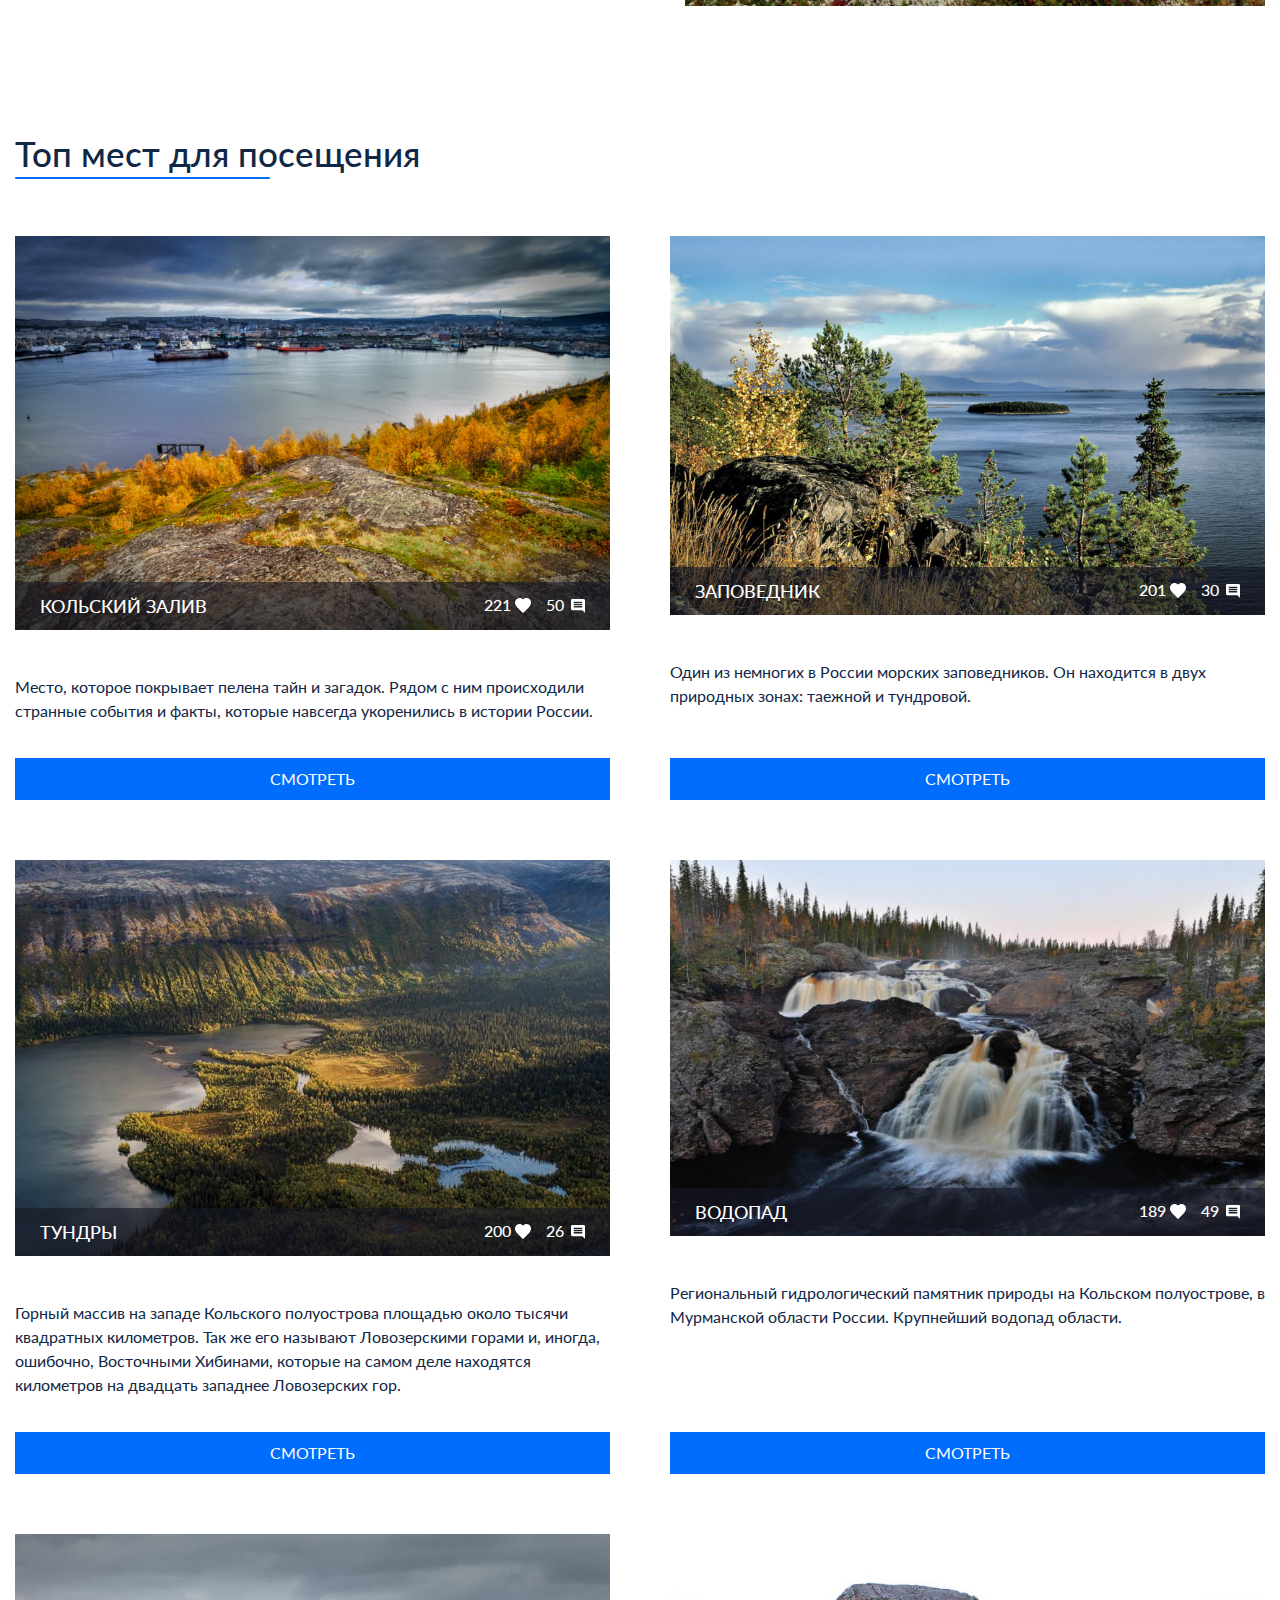
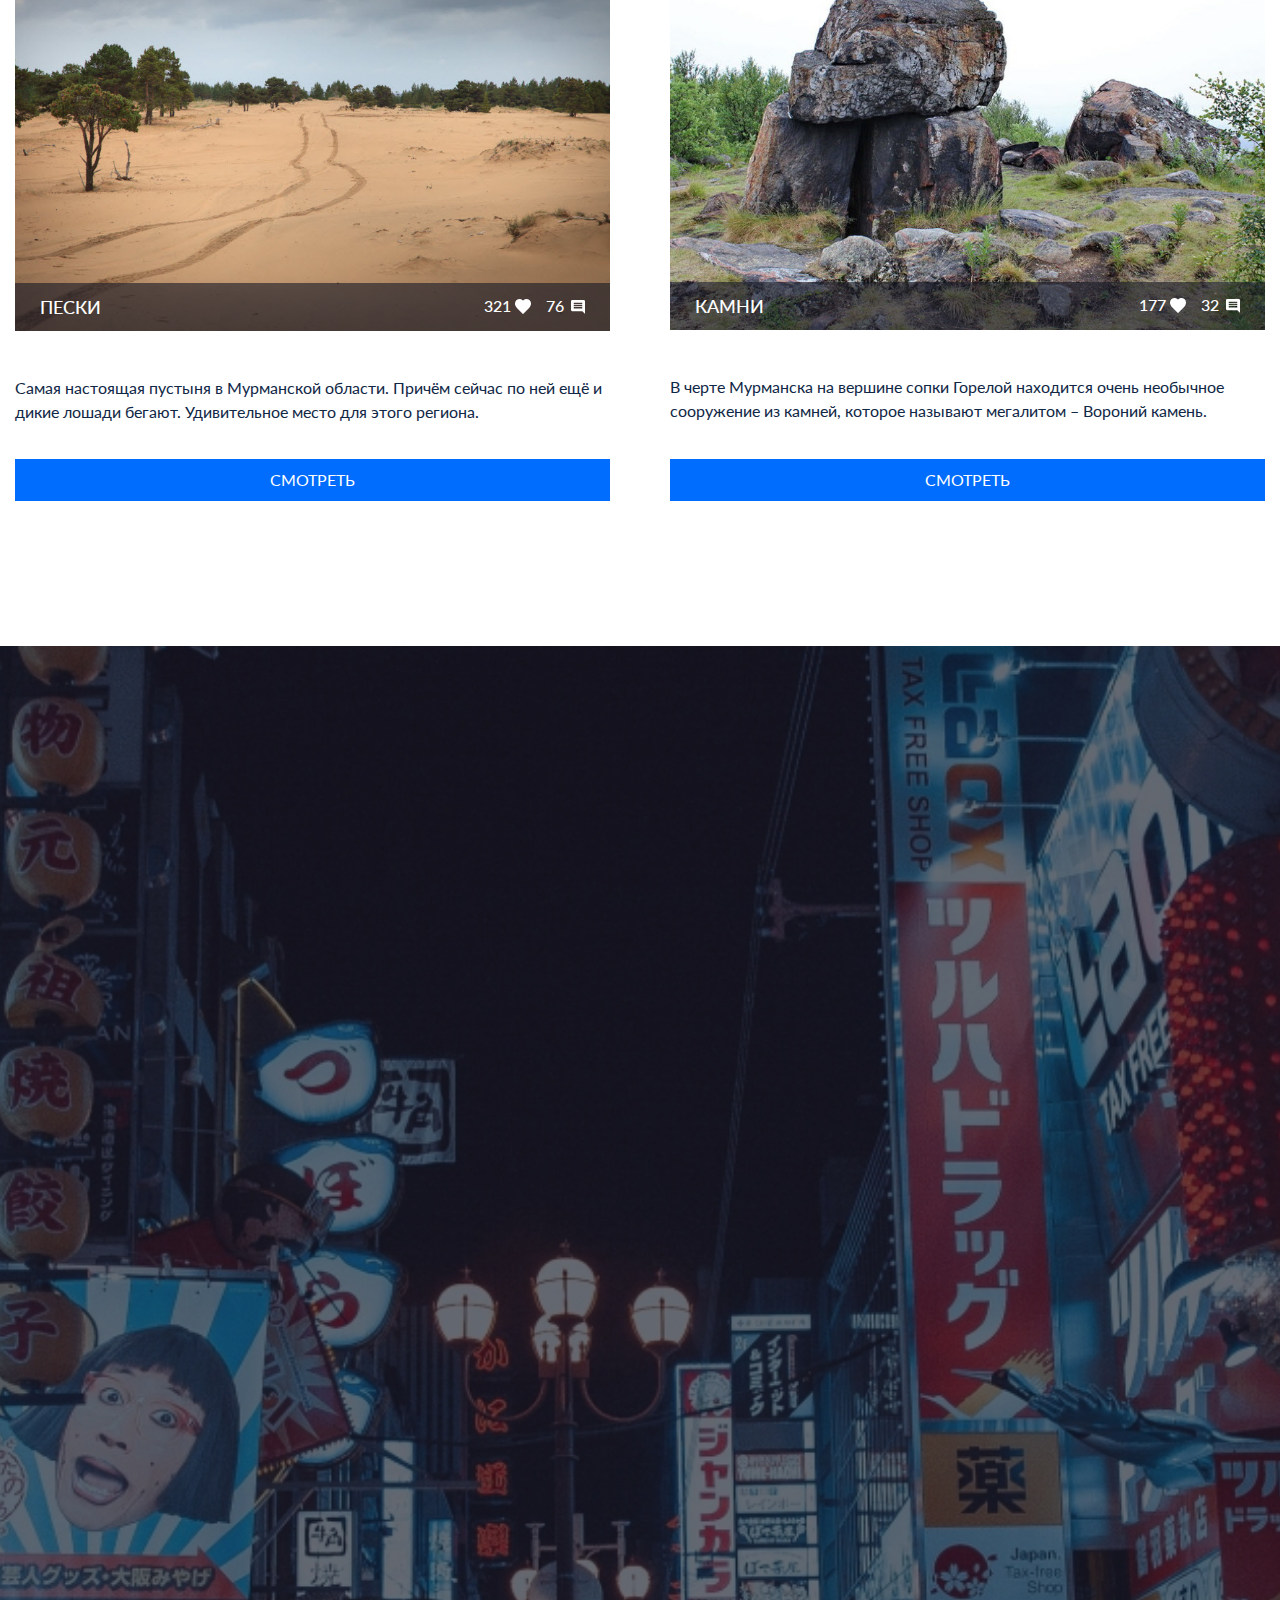
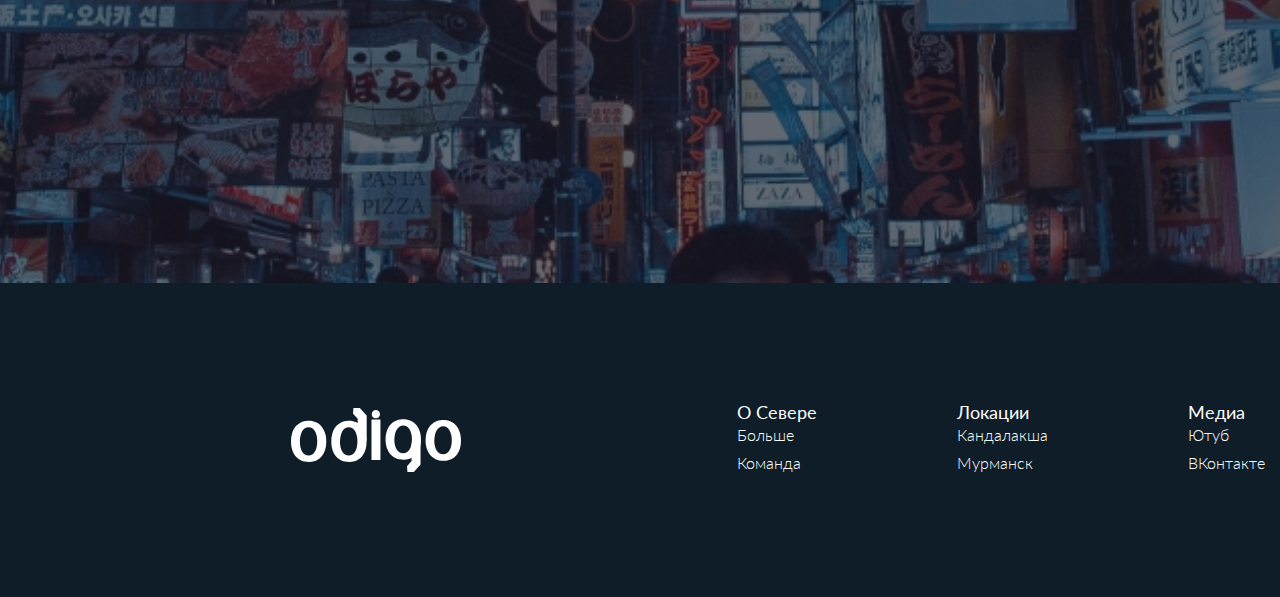
==== commit 7ac0f3c1: "Update index.html" ====
--- a/index.html
+++ b/index.html
@@ -33,7 +33,7 @@
             </header>
             <div class="top-body">
                 <div class="top-body-text">
-                    <h1>Загадочная &nbsp; Мурманская &nbsp; Область</h1>
+                    <h1>Загадочная <br>Мурманская <br>Область</h1>
                     <p>Вместе с нами узнайте об удивительных местах и достопремичательностях нашего холодного, но прекрасного Края!</p>
                 </div>
                 <div class="top-body-form">
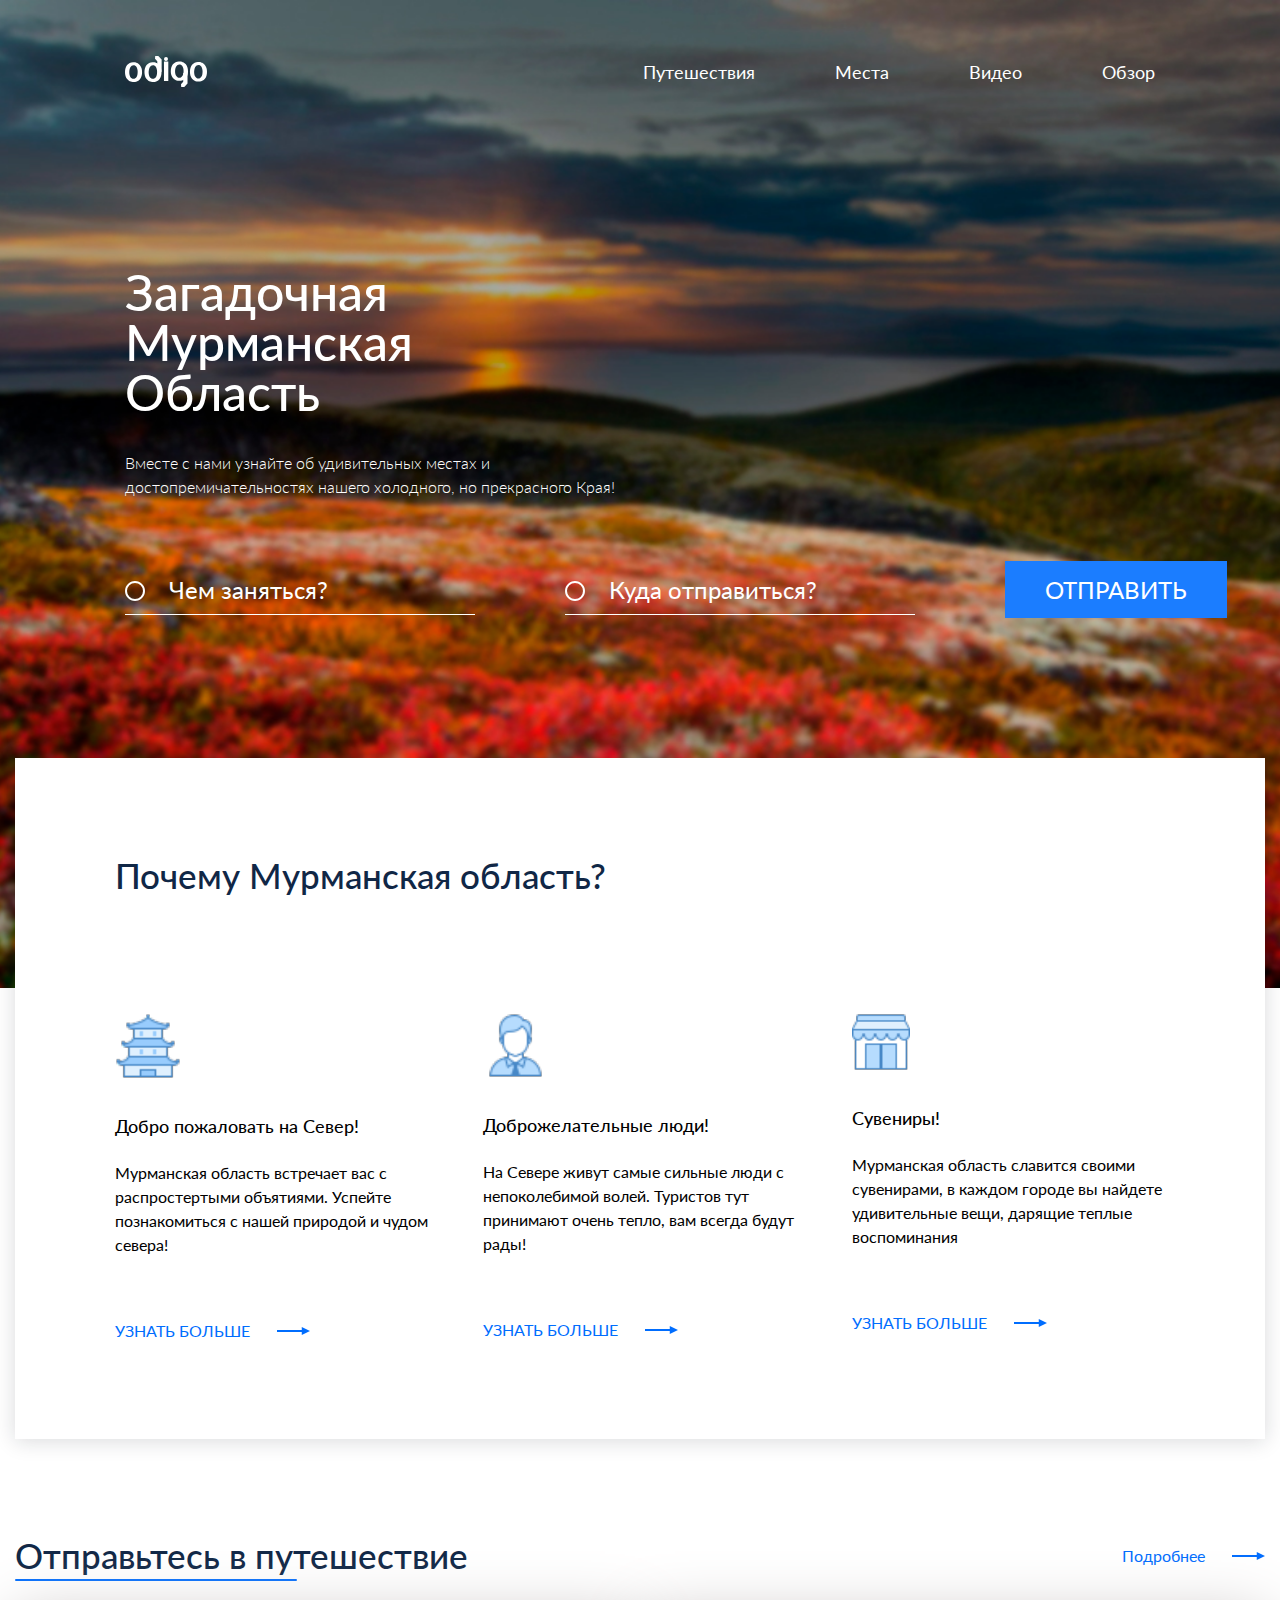
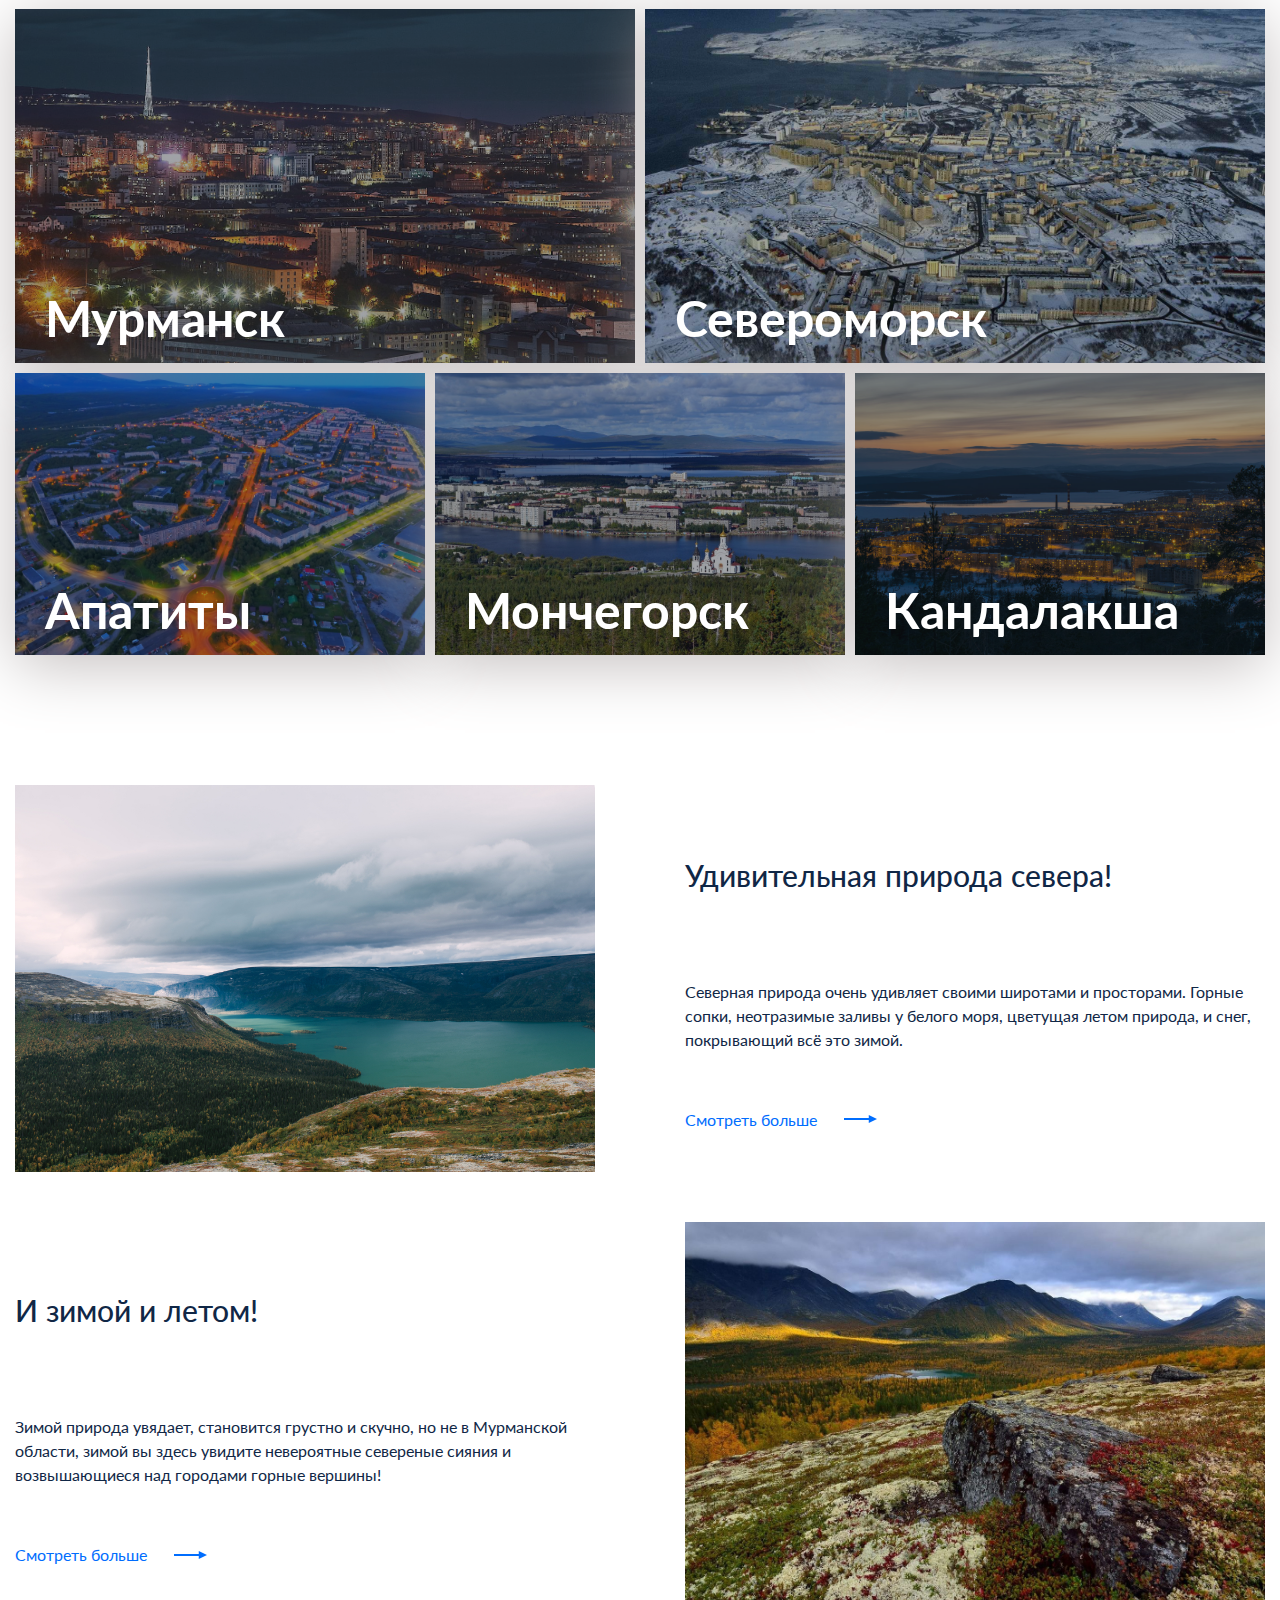
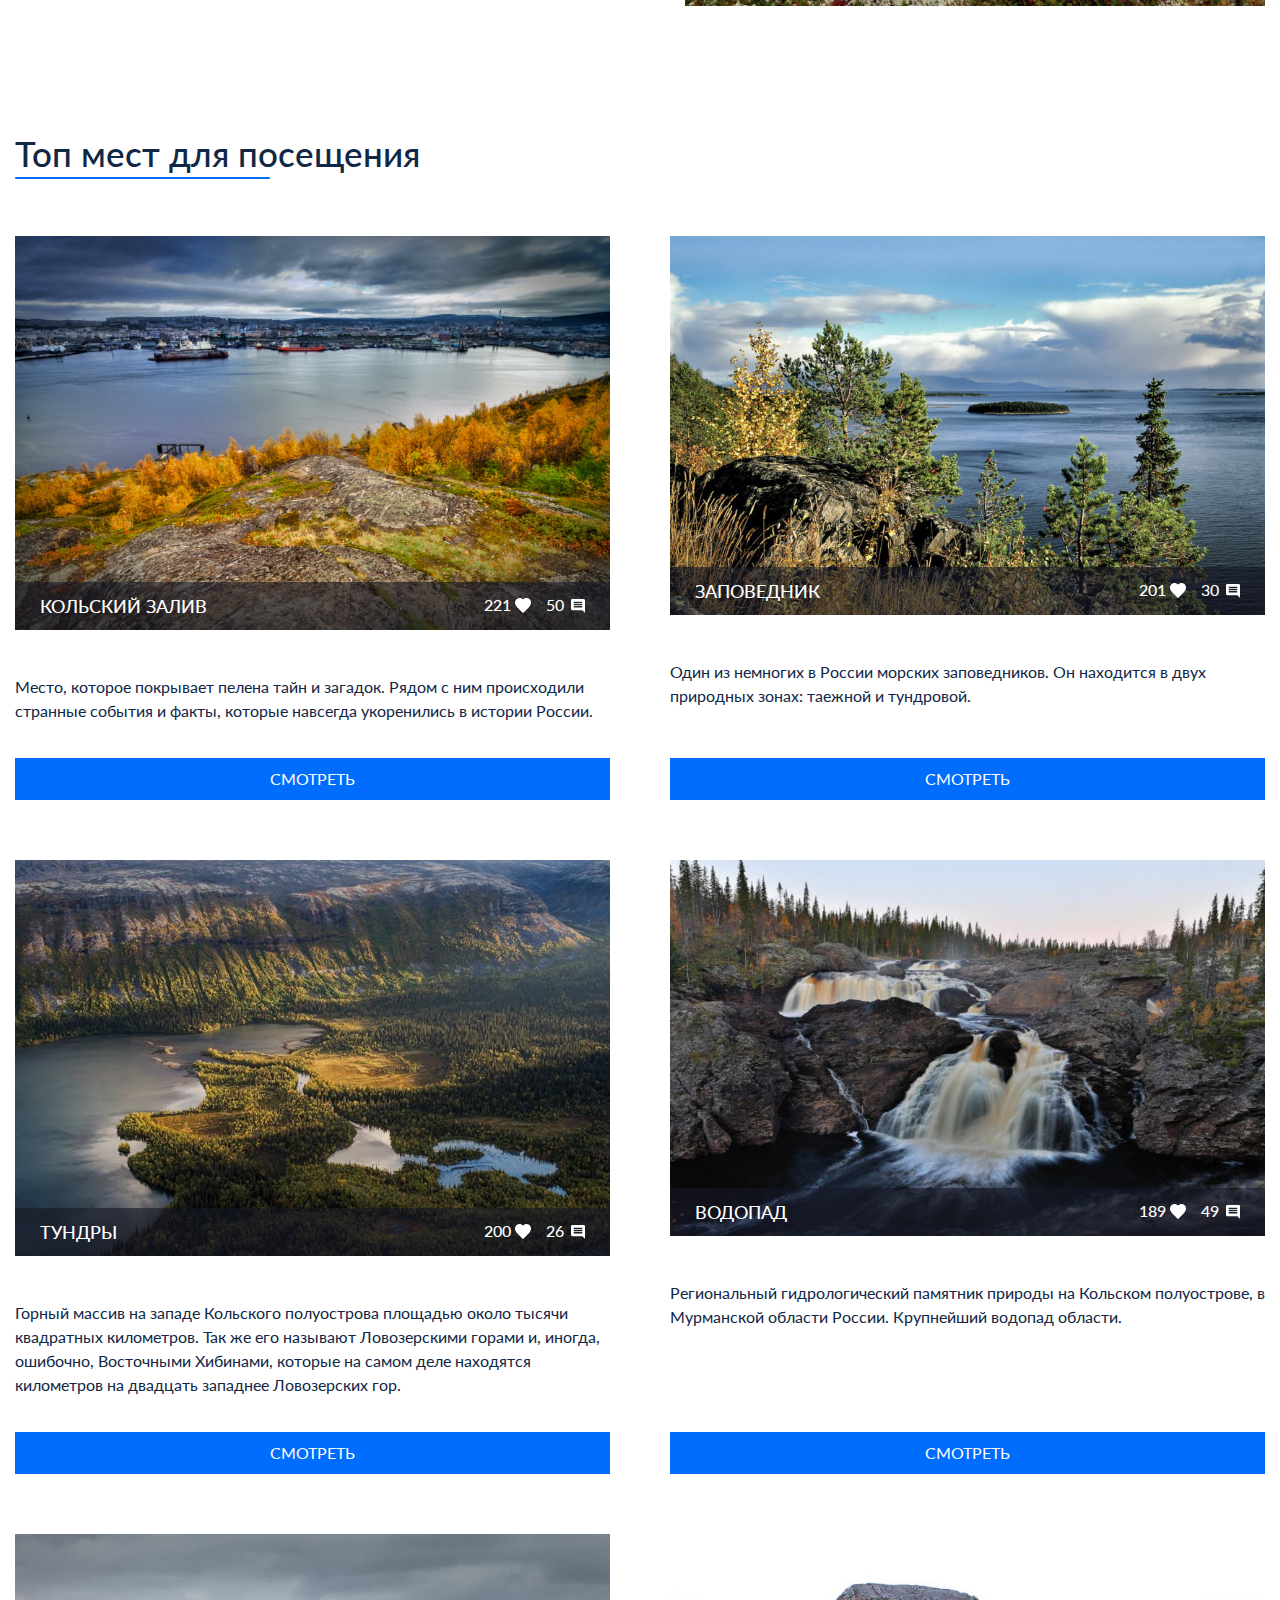
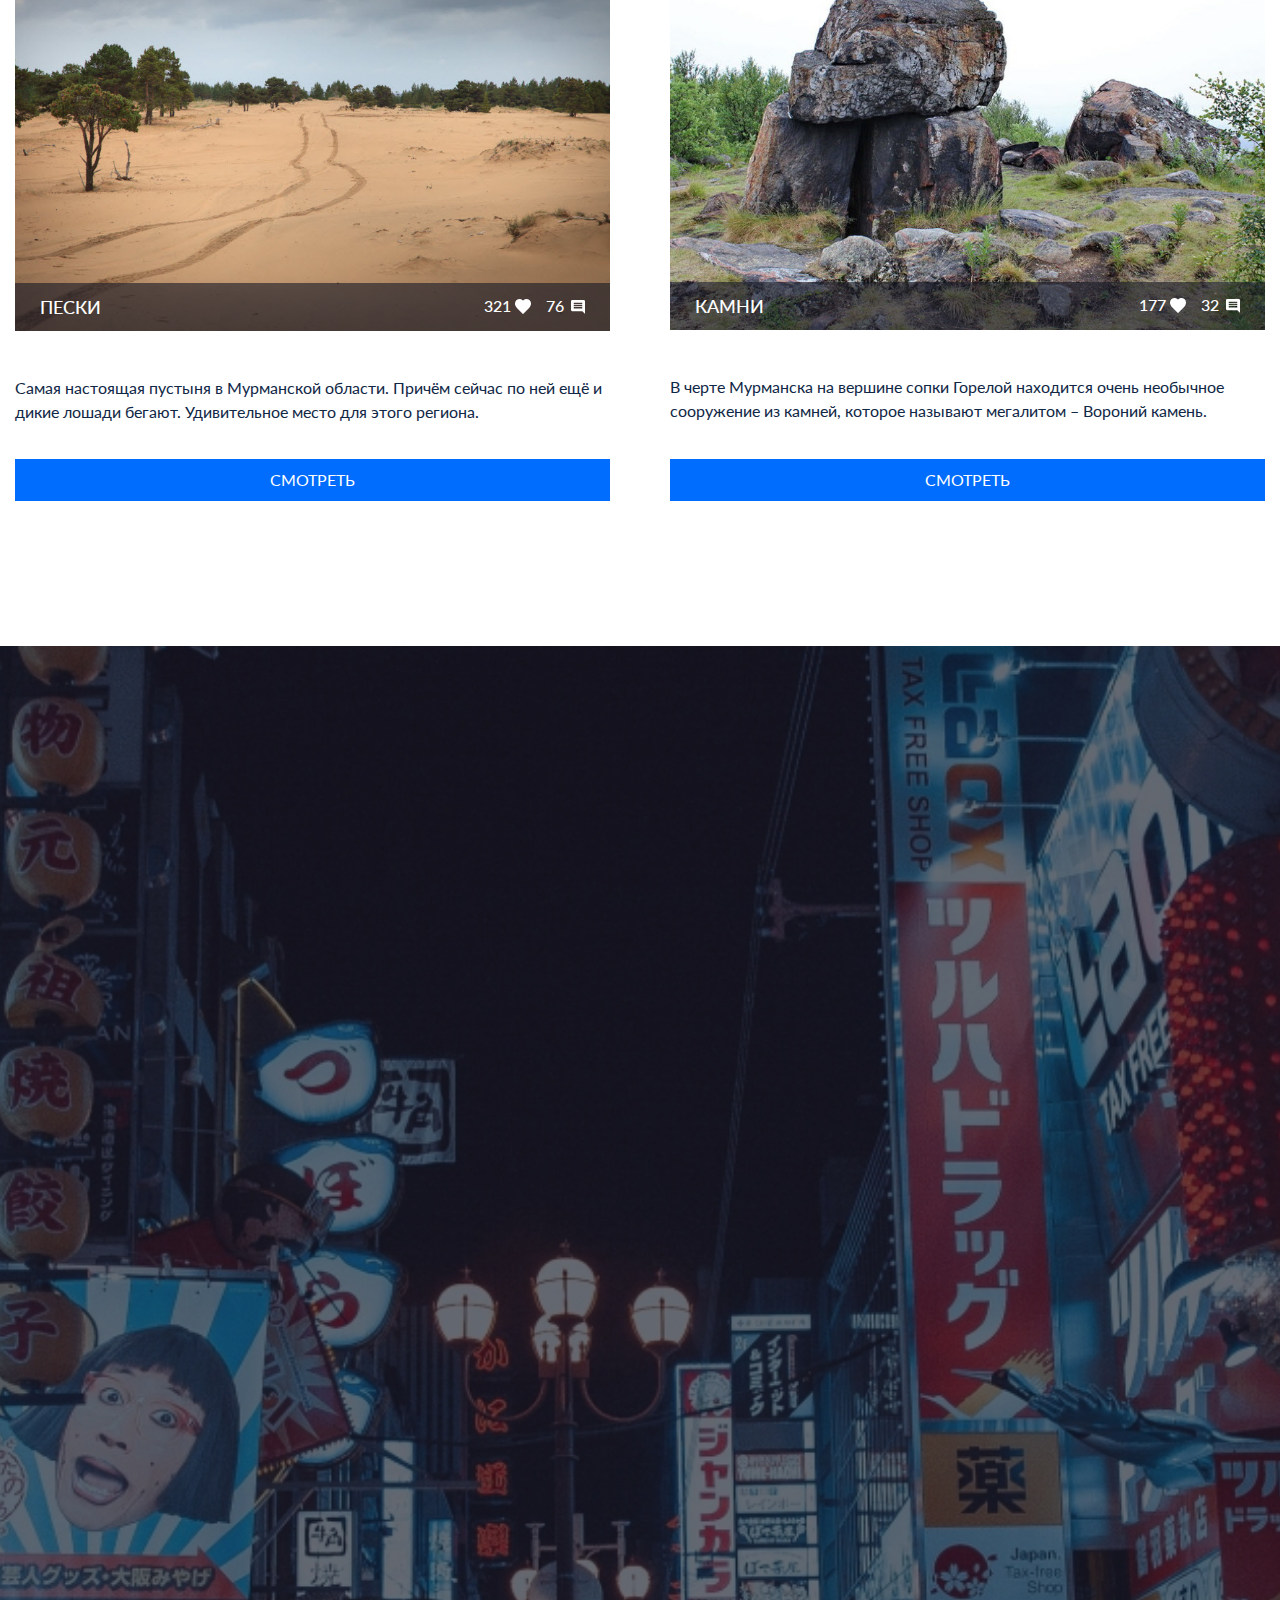
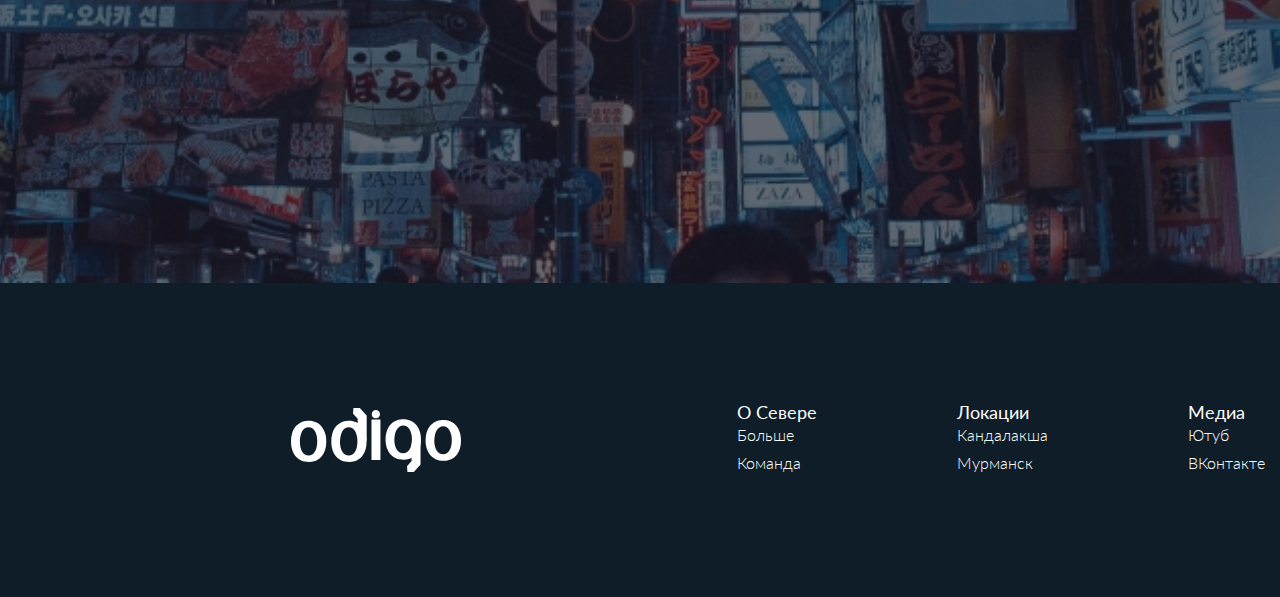
==== commit 62efba86: "Add files via upload" ====
--- a/index.html
+++ b/index.html
@@ -39,10 +39,10 @@
                 <div class="top-body-form">
                     <form class="search-form" action="" method="get">
                         <div class="input-container">
-                            <input class="search-form__input" type="text" placeholder="Чем бы вы хотели заниматься?">
+                            <input class="search-form__input" type="text" placeholder="Чем заняться?">
                         </div>
                         <div class="input-container">
-                            <input class="search-form__input" type="text" placeholder="Куда бы вы хотели отправиться??">
+                            <input class="search-form__input" type="text" placeholder="Куда отправиться?">
                         </div>
                         <button class="search-form__button">ОТПРАВИТЬ</button>
                     </form>
@@ -83,31 +83,31 @@
                     <a href="https://ru.wikipedia.org/wiki/%D0%9C%D1%83%D1%80%D0%BC%D0%B0%D0%BD%D1%81%D0%BA%D0%B0%D1%8F_%D0%BE%D0%B1%D0%BB%D0%B0%D1%81%D1%82%D1%8C" class="internal-link trip-header__link">Подробнее</a>
                 </div>
                 <div class="trip-gallery">
-                    <a class="trip-gallery__card trip-gallery__card_big" href="https://ru.wikipedia.org/wiki/%D0%9C%D1%83%D1%80%D0%BC%D0%B0%D0%BD%D1%81%D0%BA">
+                    <a class="trip-gallery__card trip-gallery__card_big" href="./murmansk.html">
                         <figure>
                             <img class="trip-gallery__card-pic" src="./img/murmansk.jpg" alt="Мурманск">
                             <figcaption>Мурманск</figcaption>
                         </figure>
                     </a>
-                    <a class="trip-gallery__card trip-gallery__card_big" href="https://ru.wikipedia.org/wiki/%D0%A1%D0%B5%D0%B2%D0%B5%D1%80%D0%BE%D0%BC%D0%BE%D1%80%D1%81%D0%BA">
+                    <a class="trip-gallery__card trip-gallery__card_big" href="./severomorsk.html">
                         <figure>
                             <img class="trip-gallery__card-pic" src="./img/severom.jpg" alt="Североморск">
                             <figcaption>Североморск</figcaption>
                         </figure>
                     </a>
-                    <a class="trip-gallery__card trip-gallery__card_small" href="https://ru.wikipedia.org/wiki/%D0%90%D0%BF%D0%B0%D1%82%D0%B8%D1%82%D1%8B">
+                    <a class="trip-gallery__card trip-gallery__card_small" href="./apatity.html">
                         <figure>
                             <img class="trip-gallery__card-pic" src="./img/apatit.jpg" alt="Апатиты">
                             <figcaption>Апатиты</figcaption>
                         </figure>
                     </a>
-                    <a class="trip-gallery__card trip-gallery__card_small" href="https://ru.wikipedia.org/wiki/%D0%9C%D0%BE%D0%BD%D1%87%D0%B5%D0%B3%D0%BE%D1%80%D1%81%D0%BA">
+                    <a class="trip-gallery__card trip-gallery__card_small" href="./monchegorsk.html">
                         <figure>
                             <img class="trip-gallery__card-pic" src="./img/monch.jpg" alt="Мончегорск">
                             <figcaption>Мончегорск</figcaption>
                         </figure>
                     </a>
-                    <a class="trip-gallery__card trip-gallery__card_small" href="https://ru.wikipedia.org/wiki/%D0%9A%D0%B0%D0%BD%D0%B4%D0%B0%D0%BB%D0%B0%D0%BA%D1%88%D0%B0">
+                    <a class="trip-gallery__card trip-gallery__card_small" href="./kandalaksha.html">
                         <figure>
                             <img class="trip-gallery__card-pic" src="./img/kand.jpg" alt="Кандалакша">
                             <figcaption>Кандалакша</figcaption>
@@ -263,7 +263,7 @@
             </div>
         </div>
     </footer>
-    <script src="https://code.jquery.com/jquery-3.5.1.min.js"></script>
+    <script src="./js/jquery.js"></script>
     <script src="./js/script.js"></script>
 </body>
-</html>
+</html>--- a/css/style.css
+++ b/css/style.css
@@ -1,929 +1,986 @@
-html {
-    font-size: 10px;
-    scroll-behavior: smooth;
-}
-
-body {
-    position: relative;
-    font-family: "Lato", sans-serif;
-    font-size: 16px;
-}
-
-.hidden {
-    overflow: hidden;
-}
-
-.wrapper {
-    padding: 0 15px;
-    margin: 0 auto;
-}
-.wrapper-top {
-    max-width: 1060px;
-}
-.wrapper-bottom {
-    max-width: 1280px;
-}
-
-.top {
-    background-image: url(../img/prir.jpg);
-    background-color: #1f1b1b;
-    background-repeat: no-repeat;
-    background-size: cover;
-    background-position: center center;
-    padding: 56px 0 370px 0;
-}
-.top-body {
-    margin: 180px 0 0 0;
-}
-@media (max-width: 576px) {
-    .top-body {
-        margin: 90px 0 0 0;
-    }
-}
-.top-body-text {
-    margin: 0 0 62px 0;
-}
-.top-body-text h1 {
-    max-width: 620px;
-    font-size: 5rem;
-    font-weight: 500;
-    color: #fff;
-}
-@media (max-width: 576px) {
-    .top-body-text h1 {
-        font-size: 3.5rem;
-    }
-}
-.top-body-text p {
-    font-weight: 300;
-    line-height: 2.4rem;
-    color: #fff;
-    max-width: 540px;
-}
-.header .container {
-    display: -webkit-box;
-    display: -ms-flexbox;
-    display: flex;
-    -webkit-box-pack: justify;
-    -ms-flex-pack: justify;
-    justify-content: space-between;
-    -webkit-box-align: center;
-    -ms-flex-align: center;
-    align-items: center;
-}
-.header__burger {
-    position: relative;
-    z-index: 100;
-    width: 40px;
-    height: 30px;
-    display: none;
-}
-@media (max-width: 768px) {
-    .header__burger {
-        display: block;
-        position: fixed;
-        right: 20px;
-    }
-}
-.header__burger span,
-.header__burger::after,
-.header__burger::before {
-    position: absolute;
-    width: 100%;
-    height: 3px;
-    background-color: #006dfe;
-    -webkit-transition: 0.3s ease-in-out;
-    transition: 0.3s ease-in-out;
-}
-.header__burger::before {
-    content: "";
-    top: 0;
-    left: 0;
-}
-.header__burger::after {
-    content: "";
-    bottom: 0;
-    right: 0;
-}
-.header__burger span {
-    top: 14px;
-}
-
-.active span {
-    opacity: 0;
-}
-.active::after {
-    bottom: 45%;
-    -webkit-transform: rotate(-45deg);
-    transform: rotate(-45deg);
-}
-.active::before {
-    top: 45%;
-    -webkit-transform: rotate(45deg);
-    transform: rotate(45deg);
-}
-
-.menu {
-    display: -webkit-box;
-    display: -ms-flexbox;
-    display: flex;
-    -webkit-box-align: center;
-    -ms-flex-align: center;
-    align-items: center;
-}
-
-.heading {
-    font-size: 3.5rem;
-    color: #102746;
-    font-weight: 500;
-    padding: 0 50px 0 0;
-}
-@media (max-width: 628px) {
-    .heading {
-        font-size: 2.8rem;
-    }
-}
-
-.blue-btn {
-    color: #fff;
-    font-weight: 400;
-    text-transform: uppercase;
-    padding: 12px 20px;
-    background-color: #006dfe;
-    -webkit-transition: 0.3s ease-in-out;
-    transition: 0.3s ease-in-out;
-}
-.blue-btn:hover {
-    background-color: #094faa;
-    border-radius: 4px;
-}
-
-.heading-line {
-    position: relative;
-    display: inline-block;
-}
-.heading-line::after {
-    content: "";
-    position: absolute;
-    left: 0;
-    bottom: -8px;
-    width: 56%;
-    height: 2px;
-    border-radius: 2px;
-    background-color: #006dfe;
-}
-
-.internal-link {
-    color: #006dfe;
-    font-weight: 400;
-    position: relative;
-    padding: 0 60px 0 0;
-    white-space: nowrap;
-    -webkit-transition: 0.3s;
-    transition: 0.3s;
-}
-.internal-link:hover {
-    padding: 0 90px 0 0;
-}
-.internal-link::after {
-    content: "";
-    position: absolute;
-    right: 0px;
-    top: calc(50% - 4px);
-    width: 33px;
-    height: 8px;
-    background-image: url(../img/blue-arrow.svg);
-    background-repeat: no-repeat;
-}
-
-.nav {
-    display: -webkit-box;
-    display: -ms-flexbox;
-    display: flex;
-    gap: 80px;
-    background-color: transparent;
-}
-.nav__item {
-    display: block;
-    font-size: 1.8rem;
-    color: #fff;
-    font-weight: 400;
-}
-@media (max-width: 768px) {
-    .nav__item {
-        font-size: 3rem;
-        position: relative;
-    }
-    .nav__item::after {
-        content: "";
-        position: absolute;
-        left: 0;
-        bottom: -10px;
-        width: 120px;
-        height: 2px;
-        background-color: #006dfe;
-        -webkit-transition: 0.3s ease-in-out;
-        transition: 0.3s ease-in-out;
-    }
-}
-.nav__item:hover {
-    color: #afaeae;
-}
-.nav__item:hover::after {
-    width: 190px;
-    background-color: #929292;
-}
-@media (max-width: 768px) {
-    .nav {
-        display: none;
-        position: fixed;
-        z-index: 90;
-        width: 100%;
-        height: 100%;
-        left: 0;
-        top: 0;
-        padding: 50px 0 0 50px;
-        -webkit-box-orient: vertical;
-        -webkit-box-direction: normal;
-        -ms-flex-direction: column;
-        flex-direction: column;
-        background-color: rgba(0, 0, 0, 0.8);
-    }
-    .nav__item:first-child {
-        margin-top: 40px;
-    }
-}
-
-.visible {
-    display: -webkit-box;
-    display: -ms-flexbox;
-    display: flex;
-}
-.search-form {
-    display: -webkit-box;
-    display: -ms-flexbox;
-    display: flex;
-    -webkit-box-align: center;
-    -ms-flex-align: center;
-    align-items: center;
-    gap: 90px;
-}
-@media (max-width: 1100px) {
-    .search-form {
-        -ms-flex-wrap: wrap;
-        flex-wrap: wrap;
-    }
-}
-.search-form .input-container {
-    display: inline-block;
-    position: relative;
-}
-@media (max-width: 1100px) {
-    .search-form .input-container {
-        width: 100%;
-        margin: 0 0 0 40%;
-    }
-}
-@media (max-width: 628px) {
-    .search-form .input-container {
-        margin: 0 auto;
-    }
-}
-.search-form .input-container::before {
-    content: "";
-    position: absolute;
-    width: 20px;
-    height: 20px;
-    left: 0;
-    top: calc(50% - 8px);
-    background-image: url(../img/circle.svg);
-    background-repeat: no-repeat;
-    background-position: center center;
-    background-size: contain;
-}
-@media (max-width: 425px) {
-    .search-form .input-container::before {
-        width: 15px;
-        height: 15px;
-    }
-}
-.search-form .input-container::after {
-    content: "";
-    position: absolute;
-    width: 100%;
-    height: 1px;
-    right: 0;
-    bottom: -12px;
-    background-color: #fff;
-}
-.search-form__input {
-    width: 350px;
-    padding: 0 0 0 44px;
-    color: #fff;
-    font-size: 2.4rem;
-    font-weight: 400;
-    background: none;
-}
-.search-form__input::-webkit-input-placeholder {
-    color: #fff;
-}
-.search-form__input::-moz-placeholder {
-    color: #fff;
-}
-.search-form__input:-ms-input-placeholder {
-    color: #fff;
-}
-.search-form__input::-ms-input-placeholder {
-    color: #fff;
-}
-.search-form__input::placeholder {
-    color: #fff;
-}
-@media (max-width: 576px) {
-    .search-form__input {
-        font-size: 2rem;
-    }
-}
-@media (max-width: 425px) {
-    .search-form__input {
-        padding: 0 0 0 22px;
-        width: 270px;
-    }
-}
-.search-form__button {
-    color: #fff;
-    text-transform: uppercase;
-    font-size: 2.4rem;
-    background-color: #1b7dff;
-    padding: 15px 40px;
-    -webkit-transition: 0.3s;
-    transition: 0.3s;
-}
-.search-form__button:hover {
-    background-color: #0d376e;
-    border-radius: 10px;
-}
-@media (max-width: 1100px) {
-    .search-form__button {
-        width: 100%;
-        margin: 0 0 0 70%;
-    }
-}
-@media (max-width: 628px) {
-    .search-form__button {
-        margin: 0 35%;
-        font-size: 2rem;
-    }
-}
-@media (max-width: 425px) {
-    .search-form__button {
-        margin: 0 auto;
-    }
-}
-
-.places {
-    padding: 550px 0 0 0;
-    background-color: #fff;
-}
-
-@media (max-width: 830px) {
-    .places {
-        padding: 1000px 0 0 0;
-    }
-}
-
-@media (max-width: 576px) {
-    .places {
-        padding: 920px 0 0 0;
-    }
-}
-
-@media (max-width: 406px) {
-    .places {
-        padding: 1150px 0 0 0;
-    }
-}
-.places-focus {
-    margin: 130px 0;
-}
-
-.places-video {
-    text-align: center;
-    padding: 250px 0;
-    background-image: url(../img/video.jpg);
-    background-repeat: no-repeat;
-    background-position: center center;
-    background-size: cover;
-}
-
-.frame {
-    height: 735px;
-}
-
-@media (max-width: 1200px) {
-    .frame{
-        height: 550px;
-    }
-}
-
-@media (max-width: 768px) {
-    .frame{
-        height: 400px;
-    }
-}
-
-@media (max-width: 400px) {
-    .frame {
-        height: 230px;
-    }
-}
-
-@media (max-width: 768px) {
-    .places-video {
-        padding: 100px 0;
-    }
-}
-.places-video__button {
-    width: 112px;
-    height: 112px;
-    background-image: url(../img/play.svg);
-    background-position: center center;
-    background-size: contain;
-    background-repeat: no-repeat;
-    background-color: transparent;
-    -webkit-transition: 0.3s ease-in-out;
-    transition: 0.3s ease-in-out;
-}
-.places-video__button:hover {
-    -webkit-transform: scale(1.2);
-    transform: scale(1.2);
-}
-
-.benefits {
-    position: absolute;
-    z-index: 10;
-    top: -780px;
-    margin: 0 15px;
-    padding: 100px;
-    background-color: #fff;
-    -webkit-box-shadow: 0 2px 20px rgba(21, 24, 36, 0.16);
-    box-shadow: 0 2px 20px rgba(21, 24, 36, 0.16);
-}
-@media (max-width: 830px) {
-    .benefits {
-        top: -1300px;
-        width: 80%;
-        margin: 0 10% 0 10%;
-    }
-}
-@media (max-width: 576px) {
-    .benefits {
-        padding: 30px;
-        top: -1200px;
-    }
-}
-@media (max-width: 480px) {
-    .benefits {
-    top: -1250px;
-    }
-}
-@media (max-width: 400px) {
-    .benefits {
-    top: -1460px;
-    }
-}
-.benefits .container {
-    margin: 120px 0 0 0;
-    display: -ms-grid;
-    display: grid;
-    -ms-grid-columns: 1fr 55px 1fr 55px 1fr;
-    grid-template-columns: repeat(3, 1fr);
-    grid-column-gap: 55px;
-}
-@media (max-width: 830px) {
-    .benefits .container {
-        -ms-grid-columns: (1fr) [1];
-        grid-template-columns: repeat(1, 1fr);
-        margin: 80px 0 0 0;
-        text-align: center;
-        grid-row-gap: 55px;
-    }
-}
-.benefits-wrapper {
-    position: relative;
-    margin: 0 auto;
-    max-width: 1280px;
-}
-@media (max-width: 830px) {
-    .benefits__heading {
-        text-align: center;
-    }
-}
-.benefits-card__img {
-    max-width: 100%;
-    margin: 0 0 38px 0;
-}
-.benefits-card__heading {
-    font-size: 1.8rem;
-    font-weight: 500;
-    margin: 0 0 26px 0;
-}
-.benefits-card__text {
-    font-weight: 400;
-    line-height: 2.4rem;
-    margin: 0 0 66px 0;
-    max-width: 320px;
-}
-@media (max-width: 830px) {
-    .benefits-card__text {
-        max-width: 100%;
-        margin: 0 0 33px 0;
-    }
-}
-
-.trip-header {
-    display: -webkit-box;
-    display: -ms-flexbox;
-    display: flex;
-    -webkit-box-pack: justify;
-    -ms-flex-pack: justify;
-    justify-content: space-between;
-    -webkit-box-align: center;
-    -ms-flex-align: center;
-    align-items: center;
-    margin: 0 0 36px 0;
-}
-.trip-gallery {
-    display: -ms-grid;
-    display: grid;
-    -ms-grid-columns: 1fr 10px 1fr 10px 1fr 10px 1fr 10px 1fr 10px 1fr;
-    grid-template-columns: repeat(6, 1fr);
-    grid-gap: 10px;
-}
-@media (max-width: 576px) {
-    .trip-gallery {
-        -ms-grid-columns: 1fr;
-        grid-template-columns: repeat(1, 1fr);
-    }
-}
-.trip-gallery__card {
-    overflow: hidden;
-    position: relative;
-    -webkit-box-shadow: 0 10px 60px #c4bfbf;
-    box-shadow: 0 10px 60px #c4bfbf;
-}
-.trip-gallery__card::before {
-    content: "";
-    position: absolute;
-    width: 100%;
-    height: 100%;
-    z-index: 1;
-    background-color: rgba(21, 24, 36, 0.4);
-    -webkit-transition: 0.3s ease-out;
-    transition: 0.3s ease-out;
-}
-.trip-gallery__card:hover::before {
-    content: "";
-    position: absolute;
-    width: 100%;
-    height: 100%;
-    z-index: 1;
-    background-color: rgba(0, 0, 0, 0.7);
-}
-.trip-gallery__card figcaption {
-    color: #fff;
-    font-size: 5rem;
-    font-weight: 700;
-    position: absolute;
-    z-index: 2;
-    left: 30px;
-    bottom: 20px;
-    -webkit-transition: 0.3s ease-in-out;
-    transition: 0.3s ease-in-out;
-}
-@media (max-width: 768px) {
-    .trip-gallery__card figcaption {
-        font-size: 3rem;
-    }
-}
-.trip-gallery__card img {
-    -webkit-transition: 0.3 ease-in-out;
-    transition: 0.3 ease-in-out;
-}
-.trip-gallery__card:hover figcaption {
-    font-weight: 700;
-    position: absolute;
-    z-index: 2;
-    left: 40px;
-    bottom: 30px;
-}
-.trip-gallery__card:hover .trip-gallery__card-pic {
-    -webkit-transform: scale(1.2);
-    transform: scale(1.2);
-}
-.trip-gallery__card_big {
-    -ms-grid-column-span: 3;
-    grid-column: span 3;
-}
-.trip-gallery__card_big img {
-    height: 354px;
-    width: 100%;
-}
-@media (max-width: 576px) {
-    .trip-gallery__card_big img {
-        height: 300px;
-    }
-}
-.trip-gallery__card_small {
-    -ms-grid-column-span: 2;
-    grid-column: span 2;
-}
-@media (max-width: 576px) {
-    .trip-gallery__card_small {
-        -ms-grid-column-span: 3;
-        grid-column: span 3;
-    }
-}
-.trip-gallery__card_small img {
-    height: 282px;
-    width: 100%;
-}
-@media (max-width: 576px) {
-    .trip-gallery__card_small img {
-        height: 300px;
-    }
-}
-.trip-gallery__card-pic {
-    -o-object-fit: cover;
-    object-fit: cover;
-    -webkit-transition: 0.3s ease-in-out;
-    transition: 0.3s ease-in-out;
-}
-
-.focus {
-    display: -ms-grid;
-    display: grid;
-    -ms-grid-columns: 1fr 90px 1fr;
-    grid-template-columns: repeat(2, 1fr);
-    grid-column-gap: 90px;
-    grid-row-gap: 50px;
-    -webkit-box-align: center;
-    -ms-flex-align: center;
-    align-items: center;
-}
-@media (max-width: 768px) {
-    .focus {
-        -ms-grid-columns: (1fr) [1];
-        grid-template-columns: repeat(1, 1fr);
-    }
-    .focus div:nth-child(2) {
-        margin: 0 0 50px 0;
-    }
-}
-.focus-card__img {
-    max-width: 100%;
-}
-.focus-card__heading {
-    margin: 25px 0 0 0;
-    font-size: 3rem;
-    color: #102746;
-    line-height: 4rem;
-    font-weight: 500;
-}
-@media (max-width: 768px) {
-    .focus-card__heading {
-        margin: 15px 0 0 0;
-    }
-}
-.focus-card__text {
-    margin: 85px 0 60px 0;
-    line-height: 2.4rem;
-    color: #102746;
-}
-@media (max-width: 768px) {
-    .focus-card__text {
-        margin: 30px 0 30px 0;
-    }
-}
-.focus-card__internal-link {
-    margin: 0 0 50px 0;
-}
-
-.today-body {
-    display: -ms-grid;
-    display: grid;
-    -ms-grid-columns: 1fr 60px 1fr 60px 1fr;
-    grid-template-columns: repeat(3, 1fr);
-    grid-gap: 60px;
-    padding: 65px 0 145px 0;
-    margin: 0 auto;
-    -webkit-box-pack: center;
-    -ms-flex-pack: center;
-    justify-content: center;
-}
-@media (max-width: 1440px) {
-    .today-body {
-        -ms-grid-columns: 1fr 60px 1fr;
-        grid-template-columns: repeat(2, 1fr);
-    }
-}
-@media (max-width: 768px) {
-    .today-body {
-        -ms-grid-columns: 70%;
-        grid-template-columns: repeat(1, 70%);
-    }
-}
-@media (max-width: 425px) {
-    .today-body {
-        padding: 65px 0 70px 0;
-    }
-}
-
-.town-card-top {
-    position: relative;
-    margin: 0 0 45px 0;
-}
-@media (max-width: 425px) {
-    .town-card-top {
-        margin: 0 0 20px 0;
-    }
-}
-.town-card-top__img {
-    -o-object-fit: contain;
-    object-fit: contain;
-    width: 100%;
-}
-@media (max-width: 425px) {
-    .town-card-bottom {
-        text-align: center;
-    }
-}
-.town-card-bottom__text {
-    line-height: 2.4rem;
-    color: #102746;
-    margin: 0 0 35px 0;
-}
-@media (max-width: 425px) {
-    .town-card-bottom__text {
-        margin: 0 0 15px 0;
-    }
-}
-.overlay {
-    display: -webkit-box;
-    display: -ms-flexbox;
-    display: flex;
-    -webkit-box-pack: justify;
-    -ms-flex-pack: justify;
-    justify-content: space-between;
-    position: absolute;
-    left: 0;
-    bottom: 0;
-    width: 100%;
-    padding: 15px 25px;
-    background-color: rgba(21, 24, 36, 0.6);
-    z-index: 2;
-    color: #fff;
-}
-@media (max-width: 425px) {
-    .overlay {
-        display: block;
-        text-align: center;
-    }
-    .overlay div {
-        -webkit-box-pack: justify;
-        -ms-flex-pack: justify;
-        justify-content: space-between;
-    }
-}
-.overlay div {
-    display: -webkit-box;
-    display: -ms-flexbox;
-    display: flex;
-}
-.overlay__heading {
-    font-size: 1.8rem;
-    font-weight: 500;
-    text-transform: uppercase;
-}
-@media (max-width: 425px) {
-    .overlay__heading {
-        font-size: 1.5rem;
-        margin: 0 0 10px 0;
-    }
-}
-.overlay__likes {
-    position: relative;
-    font-weight: 500;
-    margin: 0 15px 0 0;
-    padding: 0 20px 0 0;
-}
-.overlay__likes::after {
-    content: "";
-    position: absolute;
-    right: 0;
-    bottom: calc(50% - 7px);
-    width: 16px;
-    height: 15px;
-    background-image: url(../img/like.png);
-    background-repeat: no-repeat;
-}
-.overlay__comments {
-    position: relative;
-    font-weight: 500;
-    padding: 0 21px 0 0;
-}
-.overlay__comments::after {
-    content: "";
-    position: absolute;
-    right: 0;
-    bottom: calc(50% - 7px);
-    width: 14px;
-    height: 14px;
-    background-image: url(../img/comment.png);
-    background-repeat: no-repeat;
-}
-
-.footer {
-    padding: 120px 0;
-    background-color: #0e1d28;
-}
-@media (max-width: 768px) {
-    .footer {
-        padding: 60px 0;
-    }
-}
-.footer-body {
-    display: -webkit-box;
-    display: -ms-flexbox;
-    display: flex;
-    -webkit-box-flex: 0;
-    -ms-flex: 0 0 50%;
-    flex: 0 0 50%;
-    -webkit-box-pack: justify;
-    -ms-flex-pack: justify;
-    justify-content: space-between;
-}
-@media (max-width: 768px) {
-    .footer-body {
-        -webkit-box-orient: vertical;
-        -webkit-box-direction: normal;
-        -ms-flex-direction: column;
-        flex-direction: column;
-        -webkit-box-align: center;
-        -ms-flex-align: center;
-        align-items: center;
-    }
-}
-.footer-body__img {
-    max-width: 100%;
-    margin: 0 auto;
-}
-@media (max-width: 768px) {
-    .footer-body__img {
-        margin: 0 auto 40px auto;
-    }
-}
-.footer-body .container {
-    display: -webkit-box;
-    display: -ms-flexbox;
-    display: flex;
-    -webkit-box-pack: justify;
-    -ms-flex-pack: justify;
-    justify-content: space-between;
-    gap: 140px;
-}
-@media (max-width: 768px) {
-    .footer-body .container {
-        -webkit-box-orient: vertical;
-        -webkit-box-direction: normal;
-        -ms-flex-direction: column;
-        flex-direction: column;
-        gap: 40px;
-    }
-}
-.column__item {
-    color: #fff;
-    display: block;
-    font-weight: 300;
-    line-height: 2.8rem;
-}
-.column__item_big {
-    color: #fff;
-    font-weight: 400;
-    font-size: 1.8rem;
-}
-
-article.town-card {
-    display: flex;
-    flex-direction: column;
-}
-
-.town-card-bottom {
-    flex: 1 1 auto;
-    display: flex;
-    flex-direction: column;
-}
-
-p.town-card-bottom__text {
-    flex: 1 1 auto;
-}
+html {
+    font-size: 10px;
+    scroll-behavior: smooth;
+}
+
+body {
+    position: relative;
+    font-family: "Lato", sans-serif;
+    font-size: 16px;
+}
+
+.hidden {
+    overflow: hidden;
+}
+
+.wrapper {
+    padding: 0 15px;
+    margin: 0 auto;
+}
+.wrapper-top {
+    max-width: 1060px;
+}
+.wrapper-bottom {
+    max-width: 1280px;
+}
+
+
+.top {
+    background-image: url(../img/prir.jpg);
+    background-color: #1f1b1b;
+    background-repeat: no-repeat;
+    background-size: cover;
+    background-position: center center;
+    padding: 56px 0 370px 0;
+}
+
+.murmansk {
+    background-image: url('../img/mur_fon.jpg');
+    background-repeat: no-repeat;
+    /* background-attachment: fixed; */
+}
+
+.severomorsk {
+    background-image: url('../img/sev_back.jpg');
+    background-repeat: no-repeat;
+
+}
+
+.apatity {
+    background-image: url('../img/apa_back.jpg');
+    background-repeat: no-repeat;
+}
+
+.monchegorsk {
+    background-image: url('../img/mon_back.jpg');
+    background-repeat: no-repeat;
+
+}
+
+.kandalaksha {
+    background-image: url('../img/kan_back.jpg');
+    background-repeat: no-repeat;
+}
+
+.top-body {
+    margin: 180px 0 0 0;
+}
+@media (max-width: 576px) {
+    .top-body {
+        margin: 90px 0 0 0;
+    }
+}
+.top-body-video {
+    width: 100%;
+    height: 600px;
+}
+@media (max-width: 1240px) {
+    .top-body-video {
+        height: 600px;
+    }
+}
+@media (max-width: 850px) {
+    .top-body-video {
+        height: 480px;
+    }
+}
+@media (max-width: 600px) {
+    .top-body-video {
+        height: 300px;
+    }
+}
+.top-body-text {
+    margin: 0 0 62px 0;
+}
+.top-body-text h1 {
+    max-width: 620px;
+    font-size: 5rem;
+    font-weight: 500;
+    color: #fff;
+}
+@media (max-width: 576px) {
+    .top-body-text h1 {
+        font-size: 3.5rem;
+    }
+}
+.top-body-text p {
+    font-weight: 300;
+    line-height: 2.4rem;
+    color: #fff;
+    max-width: 540px;
+}
+.header .container {
+    display: -webkit-box;
+    display: -ms-flexbox;
+    display: flex;
+    -webkit-box-pack: justify;
+    -ms-flex-pack: justify;
+    justify-content: space-between;
+    -webkit-box-align: center;
+    -ms-flex-align: center;
+    align-items: center;
+}
+.header__burger {
+    position: relative;
+    z-index: 100;
+    width: 40px;
+    height: 30px;
+    display: none;
+}
+@media (max-width: 768px) {
+    .header__burger {
+        display: block;
+        position: fixed;
+        right: 20px;
+    }
+}
+.header__burger span,
+.header__burger::after,
+.header__burger::before {
+    position: absolute;
+    width: 100%;
+    height: 3px;
+    background-color: #006dfe;
+    -webkit-transition: 0.3s ease-in-out;
+    transition: 0.3s ease-in-out;
+}
+.header__burger::before {
+    content: "";
+    top: 0;
+    left: 0;
+}
+.header__burger::after {
+    content: "";
+    bottom: 0;
+    right: 0;
+}
+.header__burger span {
+    top: 14px;
+}
+
+.active span {
+    opacity: 0;
+}
+.active::after {
+    bottom: 45%;
+    -webkit-transform: rotate(-45deg);
+    transform: rotate(-45deg);
+}
+.active::before {
+    top: 45%;
+    -webkit-transform: rotate(45deg);
+    transform: rotate(45deg);
+}
+
+.menu {
+    display: -webkit-box;
+    display: -ms-flexbox;
+    display: flex;
+    -webkit-box-align: center;
+    -ms-flex-align: center;
+    align-items: center;
+}
+
+.heading {
+    font-size: 3.5rem;
+    color: #102746;
+    font-weight: 500;
+    padding: 0 50px 0 0;
+}
+@media (max-width: 628px) {
+    .heading {
+        font-size: 2.8rem;
+    }
+}
+
+.blue-btn {
+    color: #fff;
+    font-weight: 400;
+    text-transform: uppercase;
+    padding: 12px 20px;
+    background-color: #006dfe;
+    -webkit-transition: 0.3s ease-in-out;
+    transition: 0.3s ease-in-out;
+}
+.blue-btn:hover {
+    background-color: #094faa;
+    border-radius: 4px;
+}
+
+.heading-line {
+    position: relative;
+    display: inline-block;
+}
+.heading-line::after {
+    content: "";
+    position: absolute;
+    left: 0;
+    bottom: -8px;
+    width: 56%;
+    height: 2px;
+    border-radius: 2px;
+    background-color: #006dfe;
+}
+
+.internal-link {
+    color: #006dfe;
+    font-weight: 400;
+    position: relative;
+    padding: 0 60px 0 0;
+    white-space: nowrap;
+    -webkit-transition: 0.3s;
+    transition: 0.3s;
+}
+.internal-link:hover {
+    padding: 0 90px 0 0;
+}
+.internal-link::after {
+    content: "";
+    position: absolute;
+    right: 0px;
+    top: calc(50% - 4px);
+    width: 33px;
+    height: 8px;
+    background-image: url(../img/blue-arrow.svg);
+    background-repeat: no-repeat;
+}
+
+.nav {
+    display: -webkit-box;
+    display: -ms-flexbox;
+    display: flex;
+    gap: 80px;
+    background-color: transparent;
+}
+.nav__item {
+    display: block;
+    font-size: 1.8rem;
+    color: #fff;
+    font-weight: 400;
+}
+@media (max-width: 768px) {
+    .nav__item {
+        font-size: 3rem;
+        position: relative;
+    }
+    .nav__item::after {
+        content: "";
+        position: absolute;
+        left: 0;
+        bottom: -10px;
+        width: 120px;
+        height: 2px;
+        background-color: #006dfe;
+        -webkit-transition: 0.3s ease-in-out;
+        transition: 0.3s ease-in-out;
+    }
+}
+.nav__item:hover {
+    color: #afaeae;
+}
+.nav__item:hover::after {
+    width: 190px;
+    background-color: #929292;
+}
+@media (max-width: 768px) {
+    .nav {
+        display: none;
+        position: fixed;
+        z-index: 90;
+        width: 100%;
+        height: 100%;
+        left: 0;
+        top: 0;
+        padding: 50px 0 0 50px;
+        -webkit-box-orient: vertical;
+        -webkit-box-direction: normal;
+        -ms-flex-direction: column;
+        flex-direction: column;
+        background-color: rgba(0, 0, 0, 0.8);
+    }
+    .nav__item:first-child {
+        margin-top: 40px;
+    }
+}
+
+.visible {
+    display: -webkit-box;
+    display: -ms-flexbox;
+    display: flex;
+}
+.search-form {
+    display: -webkit-box;
+    display: -ms-flexbox;
+    display: flex;
+    -webkit-box-align: center;
+    -ms-flex-align: center;
+    align-items: center;
+    gap: 90px;
+}
+@media (max-width: 1100px) {
+    .search-form {
+        -ms-flex-wrap: wrap;
+        flex-wrap: wrap;
+    }
+}
+.search-form .input-container {
+    display: inline-block;
+    position: relative;
+}
+@media (max-width: 1100px) {
+    .search-form .input-container {
+        width: 100%;
+        margin: 0 0 0 40%;
+    }
+}
+@media (max-width: 628px) {
+    .search-form .input-container {
+        margin: 0 auto;
+    }
+}
+.search-form .input-container::before {
+    content: "";
+    position: absolute;
+    width: 20px;
+    height: 20px;
+    left: 0;
+    top: calc(50% - 8px);
+    background-image: url(../img/circle.svg);
+    background-repeat: no-repeat;
+    background-position: center center;
+    background-size: contain;
+}
+@media (max-width: 425px) {
+    .search-form .input-container::before {
+        width: 15px;
+        height: 15px;
+    }
+}
+.search-form .input-container::after {
+    content: "";
+    position: absolute;
+    width: 100%;
+    height: 1px;
+    right: 0;
+    bottom: -12px;
+    background-color: #fff;
+}
+.search-form__input {
+    width: 350px;
+    padding: 0 0 0 44px;
+    color: #fff;
+    font-size: 2.4rem;
+    font-weight: 400;
+    background: none;
+}
+.search-form__input::-webkit-input-placeholder {
+    color: #fff;
+}
+.search-form__input::-moz-placeholder {
+    color: #fff;
+}
+.search-form__input:-ms-input-placeholder {
+    color: #fff;
+}
+.search-form__input::-ms-input-placeholder {
+    color: #fff;
+}
+.search-form__input::placeholder {
+    color: #fff;
+}
+@media (max-width: 576px) {
+    .search-form__input {
+        font-size: 2rem;
+    }
+}
+@media (max-width: 425px) {
+    .search-form__input {
+        padding: 0 0 0 22px;
+        width: 270px;
+    }
+}
+.search-form__button {
+    color: #fff;
+    text-transform: uppercase;
+    font-size: 2.4rem;
+    background-color: #1b7dff;
+    padding: 15px 40px;
+    -webkit-transition: 0.3s;
+    transition: 0.3s;
+}
+.search-form__button:hover {
+    background-color: #0d376e;
+    border-radius: 10px;
+}
+@media (max-width: 1100px) {
+    .search-form__button {
+        width: 100%;
+        margin: 0 0 0 70%;
+    }
+}
+@media (max-width: 628px) {
+    .search-form__button {
+        margin: 0 35%;
+        font-size: 2rem;
+    }
+}
+@media (max-width: 425px) {
+    .search-form__button {
+        margin: 0 auto;
+    }
+}
+
+.places {
+    padding: 550px 0 0 0;
+    background-color: #fff;
+}
+
+@media (max-width: 830px) {
+    .places {
+        padding: 1000px 0 0 0;
+    }
+}
+
+@media (max-width: 576px) {
+    .places {
+        padding: 920px 0 0 0;
+    }
+}
+
+@media (max-width: 406px) {
+    .places {
+        padding: 1150px 0 0 0;
+    }
+}
+.places-focus {
+    margin: 130px 0;
+}
+
+.places-video {
+    text-align: center;
+    padding: 250px 0;
+    background-image: url(../img/video.jpg);
+    background-repeat: no-repeat;
+    background-position: center center;
+    background-size: cover;
+}
+
+.frame {
+    height: 735px;
+}
+
+@media (max-width: 1200px) {
+    .frame{
+        height: 550px;
+    }
+}
+
+@media (max-width: 768px) {
+    .frame{
+        height: 400px;
+    }
+}
+
+@media (max-width: 400px) {
+    .frame {
+        height: 230px;
+    }
+}
+
+@media (max-width: 768px) {
+    .places-video {
+        padding: 100px 0;
+    }
+}
+.places-video__button {
+    width: 112px;
+    height: 112px;
+    background-image: url(../img/play.svg);
+    background-position: center center;
+    background-size: contain;
+    background-repeat: no-repeat;
+    background-color: transparent;
+    -webkit-transition: 0.3s ease-in-out;
+    transition: 0.3s ease-in-out;
+}
+.places-video__button:hover {
+    -webkit-transform: scale(1.2);
+    transform: scale(1.2);
+}
+
+.benefits {
+    position: absolute;
+    z-index: 10;
+    top: -780px;
+    margin: 0 15px;
+    padding: 100px;
+    background-color: #fff;
+    -webkit-box-shadow: 0 2px 20px rgba(21, 24, 36, 0.16);
+    box-shadow: 0 2px 20px rgba(21, 24, 36, 0.16);
+}
+@media (max-width: 830px) {
+    .benefits {
+        top: -1300px;
+        width: 80%;
+        margin: 0 10% 0 10%;
+    }
+}
+@media (max-width: 576px) {
+    .benefits {
+        padding: 30px;
+        top: -1200px;
+    }
+}
+@media (max-width: 480px) {
+    .benefits {
+    top: -1250px;
+    }
+}
+@media (max-width: 400px) {
+    .benefits {
+    top: -1460px;
+    }
+}
+.benefits .container {
+    margin: 120px 0 0 0;
+    display: -ms-grid;
+    display: grid;
+    -ms-grid-columns: 1fr 55px 1fr 55px 1fr;
+    grid-template-columns: repeat(3, 1fr);
+    grid-column-gap: 55px;
+}
+@media (max-width: 830px) {
+    .benefits .container {
+        -ms-grid-columns: (1fr) [1];
+        grid-template-columns: repeat(1, 1fr);
+        margin: 80px 0 0 0;
+        text-align: center;
+        grid-row-gap: 55px;
+    }
+}
+.benefits-wrapper {
+    position: relative;
+    margin: 0 auto;
+    max-width: 1280px;
+}
+@media (max-width: 830px) {
+    .benefits__heading {
+        text-align: center;
+    }
+}
+.benefits-card__img {
+    max-width: 100%;
+    margin: 0 0 38px 0;
+}
+.benefits-card__heading {
+    font-size: 1.8rem;
+    font-weight: 500;
+    margin: 0 0 26px 0;
+}
+.benefits-card__text {
+    font-weight: 400;
+    line-height: 2.4rem;
+    margin: 0 0 66px 0;
+    max-width: 320px;
+}
+@media (max-width: 830px) {
+    .benefits-card__text {
+        max-width: 100%;
+        margin: 0 0 33px 0;
+    }
+}
+
+.trip-header {
+    display: -webkit-box;
+    display: -ms-flexbox;
+    display: flex;
+    -webkit-box-pack: justify;
+    -ms-flex-pack: justify;
+    justify-content: space-between;
+    -webkit-box-align: center;
+    -ms-flex-align: center;
+    align-items: center;
+    margin: 0 0 36px 0;
+}
+
+@media (max-width: 380px) {
+    .trip-header a {
+        display: none;    
+    }
+}
+
+
+.trip-gallery {
+    display: -ms-grid;
+    display: grid;
+    -ms-grid-columns: 1fr 10px 1fr 10px 1fr 10px 1fr 10px 1fr 10px 1fr;
+    grid-template-columns: repeat(6, 1fr);
+    grid-gap: 10px;
+}
+@media (max-width: 576px) {
+    .trip-gallery {
+        -ms-grid-columns: 1fr;
+        grid-template-columns: repeat(1, 1fr);
+    }
+}
+.trip-gallery__card {
+    overflow: hidden;
+    position: relative;
+    -webkit-box-shadow: 0 10px 60px #c4bfbf;
+    box-shadow: 0 10px 60px #c4bfbf;
+}
+.trip-gallery__card::before {
+    content: "";
+    position: absolute;
+    width: 100%;
+    height: 100%;
+    z-index: 1;
+    background-color: rgba(21, 24, 36, 0.4);
+    -webkit-transition: 0.3s ease-out;
+    transition: 0.3s ease-out;
+}
+.trip-gallery__card:hover::before {
+    content: "";
+    position: absolute;
+    width: 100%;
+    height: 100%;
+    z-index: 1;
+    background-color: rgba(0, 0, 0, 0.7);
+}
+.trip-gallery__card figcaption {
+    color: #fff;
+    font-size: 5rem;
+    font-weight: 700;
+    position: absolute;
+    z-index: 2;
+    left: 30px;
+    bottom: 20px;
+    -webkit-transition: 0.3s ease-in-out;
+    transition: 0.3s ease-in-out;
+}
+@media (max-width: 768px) {
+    .trip-gallery__card figcaption {
+        font-size: 3rem;
+    }
+}
+.trip-gallery__card img {
+    -webkit-transition: 0.3 ease-in-out;
+    transition: 0.3 ease-in-out;
+}
+.trip-gallery__card:hover figcaption {
+    font-weight: 700;
+    position: absolute;
+    z-index: 2;
+    left: 40px;
+    bottom: 30px;
+}
+.trip-gallery__card:hover .trip-gallery__card-pic {
+    -webkit-transform: scale(1.2);
+    transform: scale(1.2);
+}
+.trip-gallery__card_big {
+    -ms-grid-column-span: 3;
+    grid-column: span 3;
+}
+.trip-gallery__card_big img {
+    height: 354px;
+    width: 100%;
+}
+@media (max-width: 576px) {
+    .trip-gallery__card_big img {
+        height: 300px;
+    }
+}
+.trip-gallery__card_small {
+    -ms-grid-column-span: 2;
+    grid-column: span 2;
+}
+@media (max-width: 576px) {
+    .trip-gallery__card_small {
+        -ms-grid-column-span: 3;
+        grid-column: span 3;
+    }
+}
+.trip-gallery__card_small img {
+    height: 282px;
+    width: 100%;
+}
+@media (max-width: 576px) {
+    .trip-gallery__card_small img {
+        height: 300px;
+    }
+}
+.trip-gallery__card-pic {
+    -o-object-fit: cover;
+    object-fit: cover;
+    -webkit-transition: 0.3s ease-in-out;
+    transition: 0.3s ease-in-out;
+}
+
+.focus {
+    display: -ms-grid;
+    display: grid;
+    -ms-grid-columns: 1fr 90px 1fr;
+    grid-template-columns: repeat(2, 1fr);
+    grid-column-gap: 90px;
+    grid-row-gap: 50px;
+    -webkit-box-align: center;
+    -ms-flex-align: center;
+    align-items: center;
+}
+@media (max-width: 768px) {
+    .focus {
+        -ms-grid-columns: (1fr) [1];
+        grid-template-columns: repeat(1, 1fr);
+    }
+    .focus div:nth-child(2) {
+        margin: 0 0 50px 0;
+    }
+}
+.focus-card__img {
+    max-width: 100%;
+}
+.focus-card__heading {
+    margin: 25px 0 0 0;
+    font-size: 3rem;
+    color: #102746;
+    line-height: 4rem;
+    font-weight: 500;
+}
+@media (max-width: 768px) {
+    .focus-card__heading {
+        margin: 15px 0 0 0;
+    }
+}
+.focus-card__text {
+    margin: 85px 0 60px 0;
+    line-height: 2.4rem;
+    color: #102746;
+}
+@media (max-width: 768px) {
+    .focus-card__text {
+        margin: 30px 0 30px 0;
+    }
+}
+.focus-card__internal-link {
+    margin: 0 0 50px 0;
+}
+
+.today-body {
+    display: -ms-grid;
+    display: grid;
+    -ms-grid-columns: 1fr 60px 1fr 60px 1fr;
+    grid-template-columns: repeat(3, 1fr);
+    grid-gap: 60px;
+    padding: 65px 0 145px 0;
+    margin: 0 auto;
+    -webkit-box-pack: center;
+    -ms-flex-pack: center;
+    justify-content: center;
+}
+@media (max-width: 1440px) {
+    .today-body {
+        -ms-grid-columns: 1fr 60px 1fr;
+        grid-template-columns: repeat(2, 1fr);
+    }
+}
+@media (max-width: 768px) {
+    .today-body {
+        -ms-grid-columns: 70%;
+        grid-template-columns: repeat(1, 70%);
+    }
+}
+@media (max-width: 425px) {
+    .today-body {
+        padding: 65px 0 70px 0;
+    }
+}
+
+.town-card-top {
+    position: relative;
+    margin: 0 0 45px 0;
+}
+@media (max-width: 425px) {
+    .town-card-top {
+        margin: 0 0 20px 0;
+    }
+}
+.town-card-top__img {
+    -o-object-fit: contain;
+    object-fit: contain;
+    width: 100%;
+}
+@media (max-width: 425px) {
+    .town-card-bottom {
+        text-align: center;
+    }
+}
+.town-card-bottom__text {
+    line-height: 2.4rem;
+    color: #102746;
+    margin: 0 0 35px 0;
+}
+@media (max-width: 425px) {
+    .town-card-bottom__text {
+        margin: 0 0 15px 0;
+    }
+}
+.overlay {
+    display: -webkit-box;
+    display: -ms-flexbox;
+    display: flex;
+    -webkit-box-pack: justify;
+    -ms-flex-pack: justify;
+    justify-content: space-between;
+    position: absolute;
+    left: 0;
+    bottom: 0;
+    width: 100%;
+    padding: 15px 25px;
+    background-color: rgba(21, 24, 36, 0.6);
+    z-index: 2;
+    color: #fff;
+}
+@media (max-width: 425px) {
+    .overlay {
+        display: block;
+        text-align: center;
+    }
+    .overlay div {
+        -webkit-box-pack: justify;
+        -ms-flex-pack: justify;
+        justify-content: space-between;
+    }
+}
+.overlay div {
+    display: -webkit-box;
+    display: -ms-flexbox;
+    display: flex;
+}
+.overlay__heading {
+    font-size: 1.8rem;
+    font-weight: 500;
+    text-transform: uppercase;
+}
+@media (max-width: 425px) {
+    .overlay__heading {
+        font-size: 1.5rem;
+        margin: 0 0 10px 0;
+    }
+}
+.overlay__likes {
+    position: relative;
+    font-weight: 500;
+    margin: 0 15px 0 0;
+    padding: 0 20px 0 0;
+}
+.overlay__likes::after {
+    content: "";
+    position: absolute;
+    right: 0;
+    bottom: calc(50% - 7px);
+    width: 16px;
+    height: 15px;
+    background-image: url(../img/like.png);
+    background-repeat: no-repeat;
+}
+.overlay__comments {
+    position: relative;
+    font-weight: 500;
+    padding: 0 21px 0 0;
+}
+.overlay__comments::after {
+    content: "";
+    position: absolute;
+    right: 0;
+    bottom: calc(50% - 7px);
+    width: 14px;
+    height: 14px;
+    background-image: url(../img/comment.png);
+    background-repeat: no-repeat;
+}
+
+.footer {
+    padding: 120px 0;
+    background-color: #0e1d28;
+}
+@media (max-width: 768px) {
+    .footer {
+        padding: 60px 0;
+    }
+}
+.footer-body {
+    display: -webkit-box;
+    display: -ms-flexbox;
+    display: flex;
+    -webkit-box-flex: 0;
+    -ms-flex: 0 0 50%;
+    flex: 0 0 50%;
+    -webkit-box-pack: justify;
+    -ms-flex-pack: justify;
+    justify-content: space-between;
+}
+@media (max-width: 768px) {
+    .footer-body {
+        -webkit-box-orient: vertical;
+        -webkit-box-direction: normal;
+        -ms-flex-direction: column;
+        flex-direction: column;
+        -webkit-box-align: center;
+        -ms-flex-align: center;
+        align-items: center;
+    }
+}
+.footer-body__img {
+    max-width: 100%;
+    margin: 0 auto;
+}
+@media (max-width: 768px) {
+    .footer-body__img {
+        margin: 0 auto 40px auto;
+    }
+}
+.footer-body .container {
+    display: -webkit-box;
+    display: -ms-flexbox;
+    display: flex;
+    -webkit-box-pack: justify;
+    -ms-flex-pack: justify;
+    justify-content: space-between;
+    gap: 140px;
+}
+@media (max-width: 768px) {
+    .footer-body .container {
+        -webkit-box-orient: vertical;
+        -webkit-box-direction: normal;
+        -ms-flex-direction: column;
+        flex-direction: column;
+        gap: 40px;
+    }
+}
+.column__item {
+    color: #fff;
+    display: block;
+    font-weight: 300;
+    line-height: 2.8rem;
+}
+.column__item_big {
+    color: #fff;
+    font-weight: 400;
+    font-size: 1.8rem;
+}
+
+article.town-card {
+    display: flex;
+    flex-direction: column;
+}
+
+.town-card-bottom {
+    flex: 1 1 auto;
+    display: flex;
+    flex-direction: column;
+}
+
+p.town-card-bottom__text {
+    flex: 1 1 auto;
+}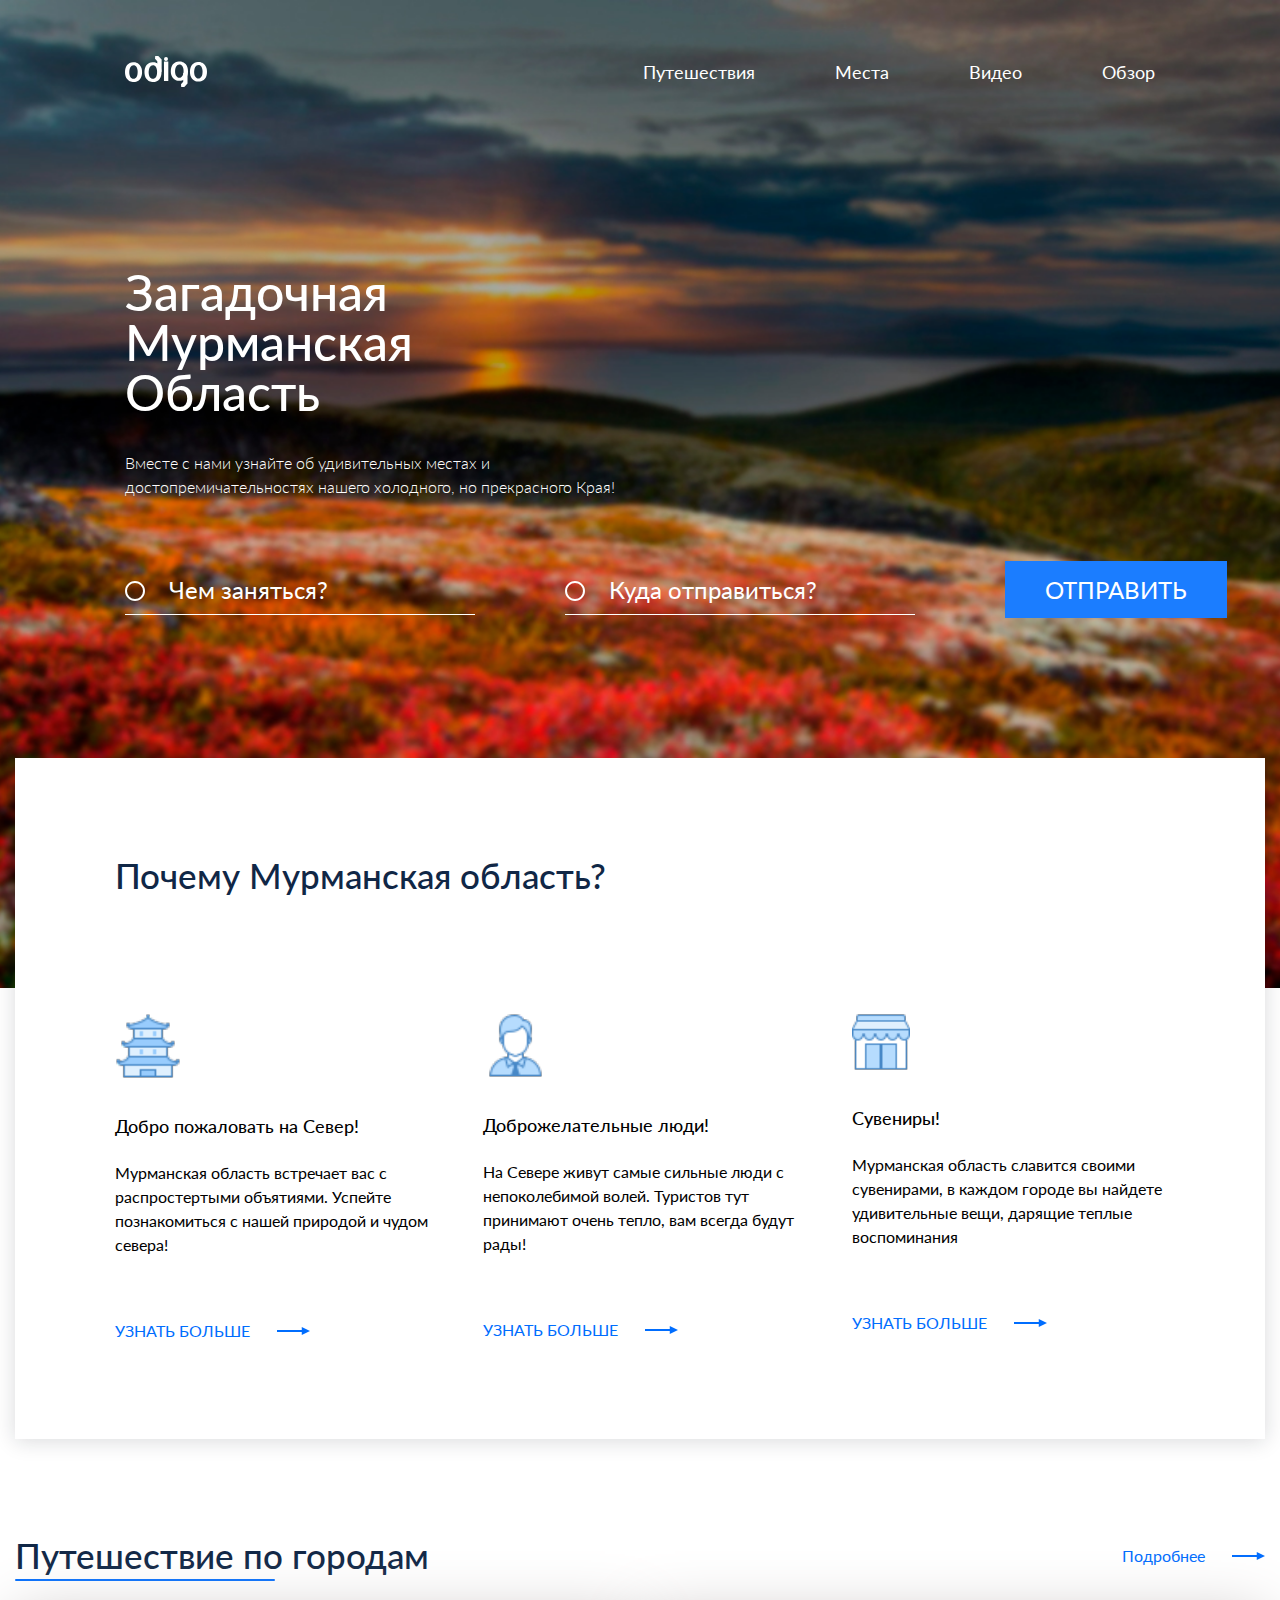
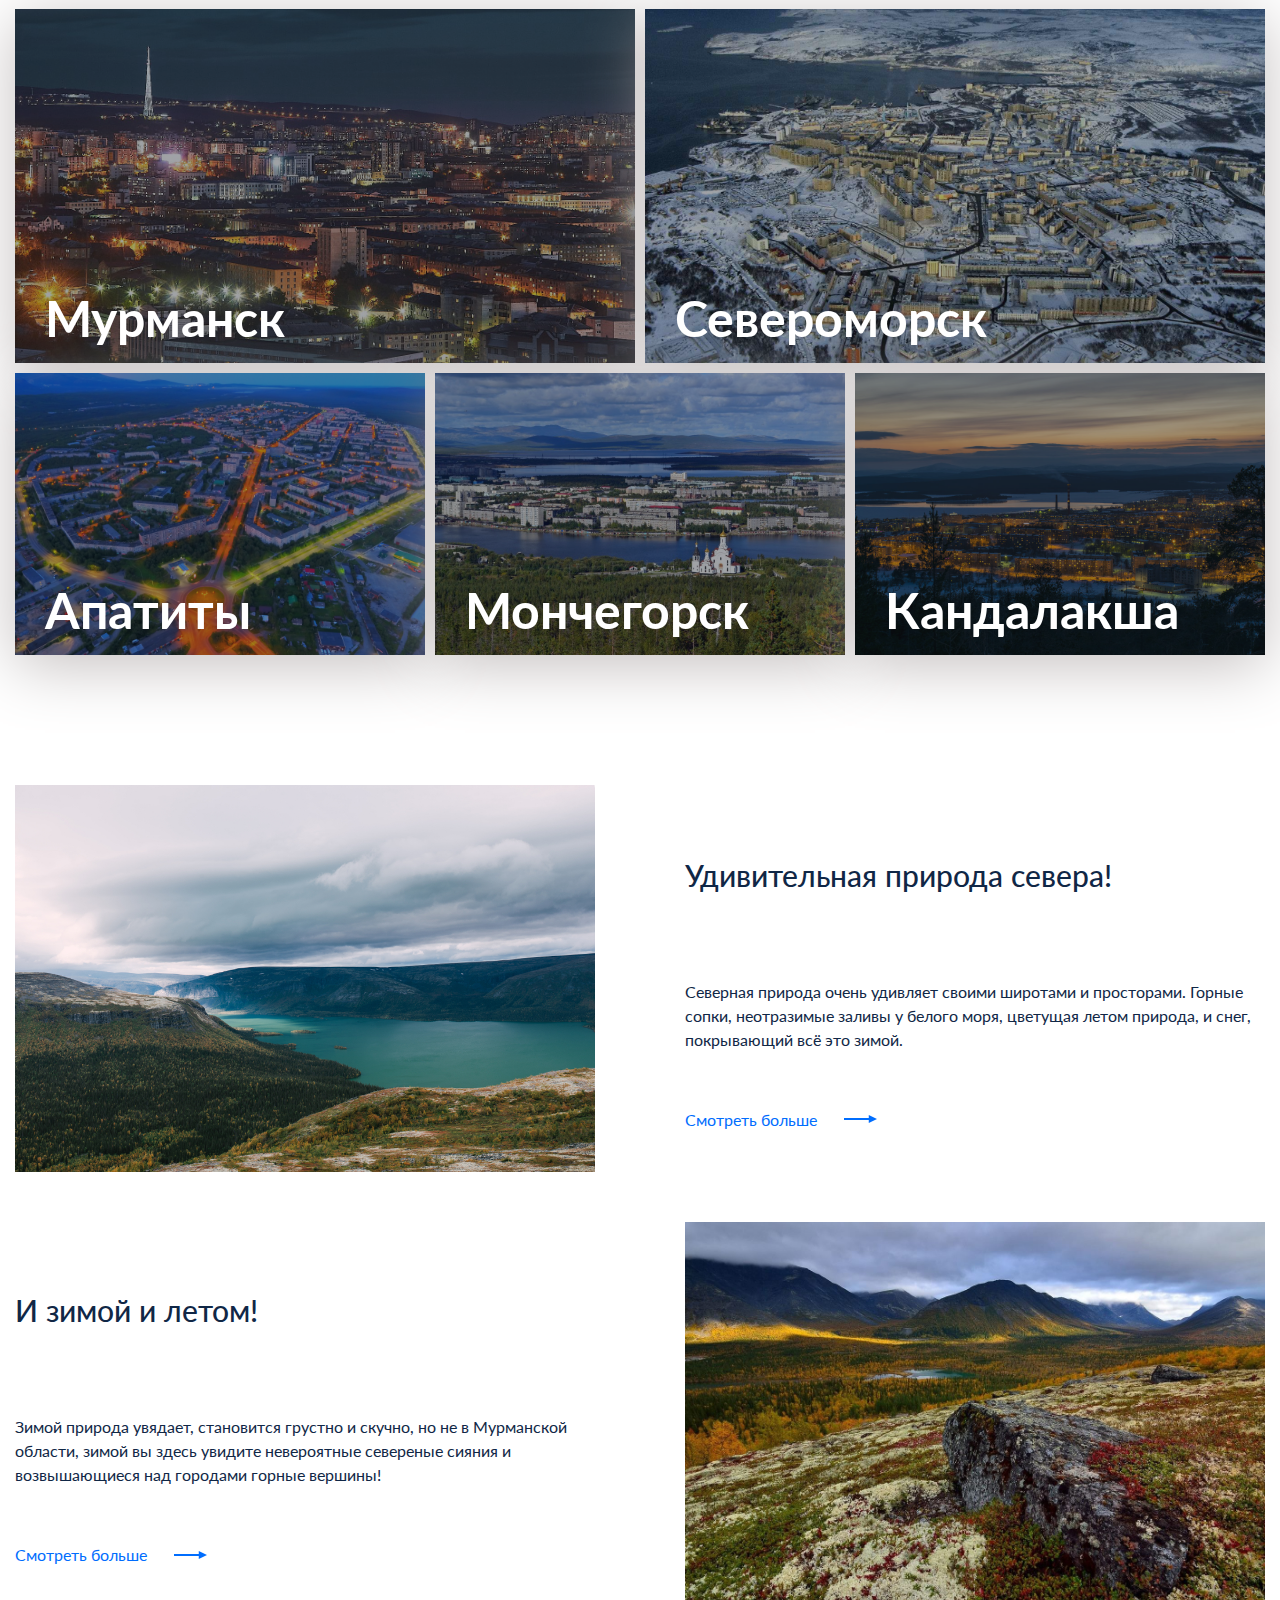
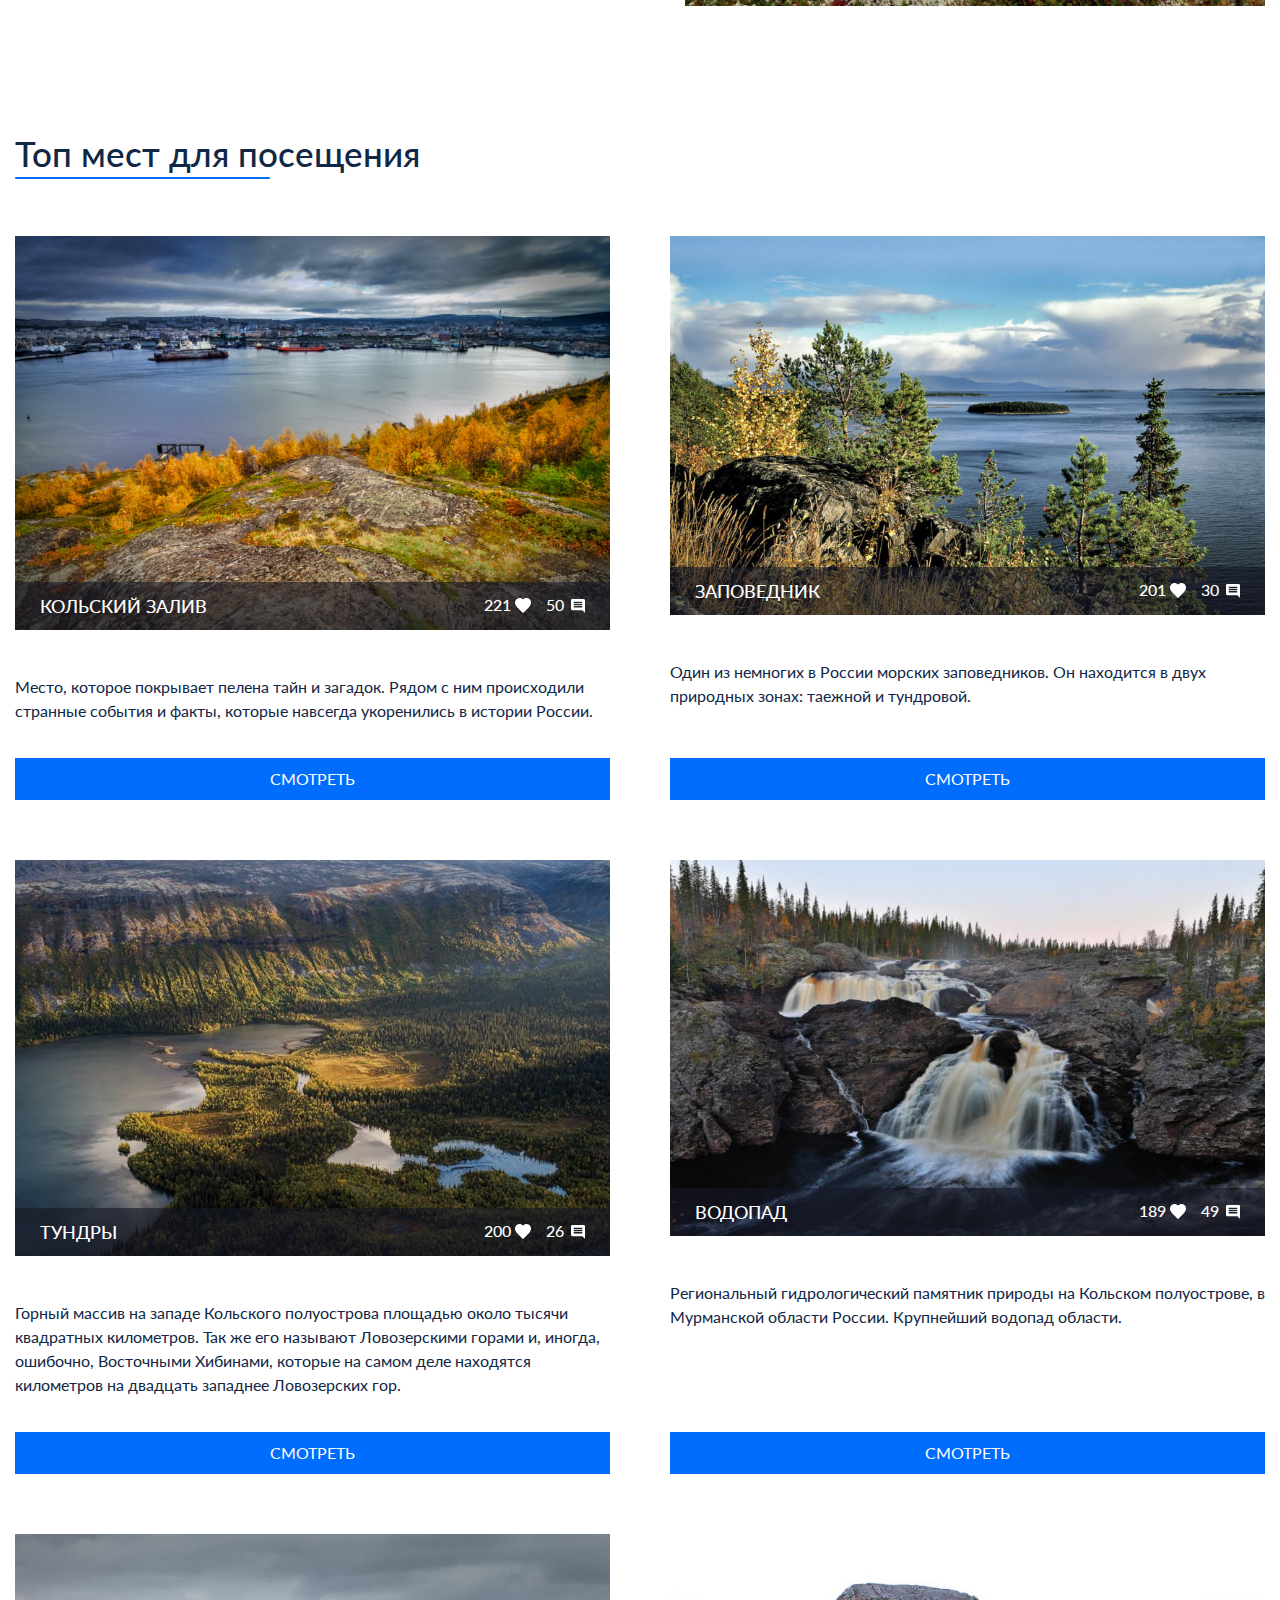
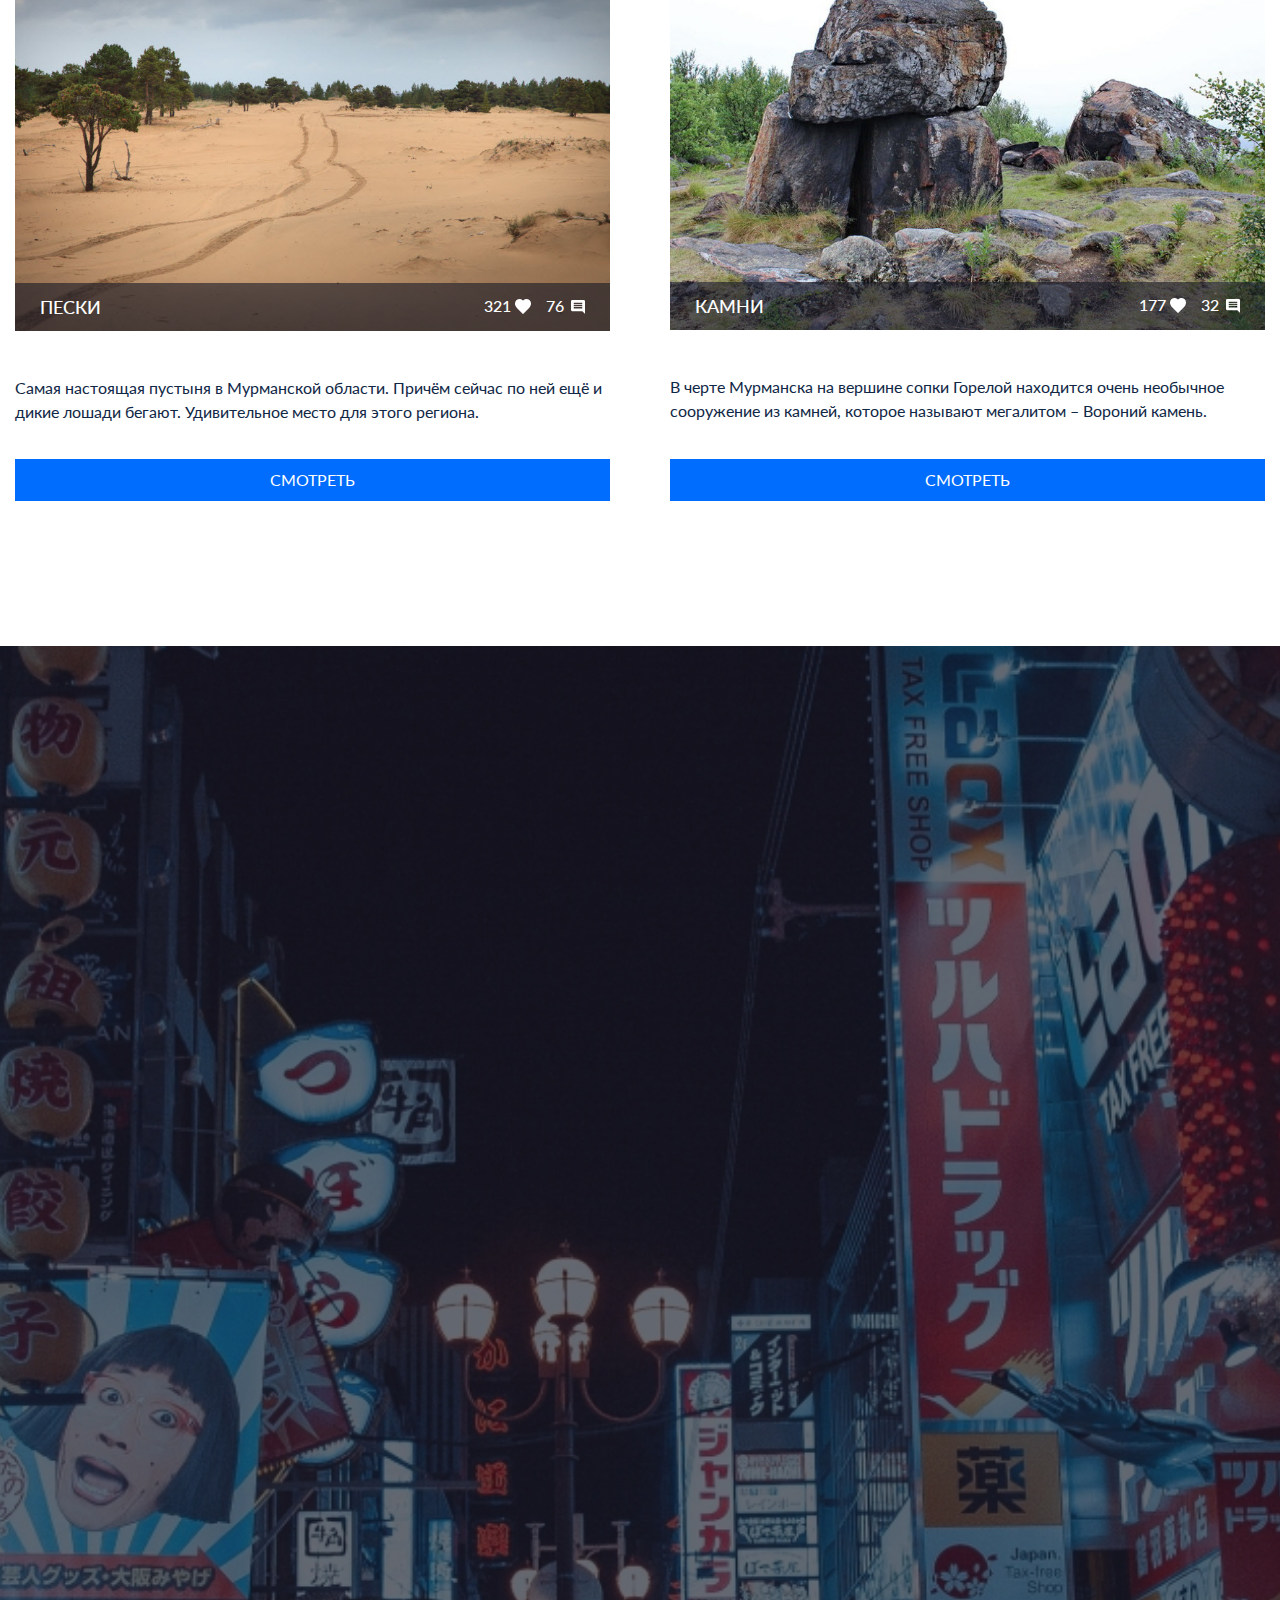
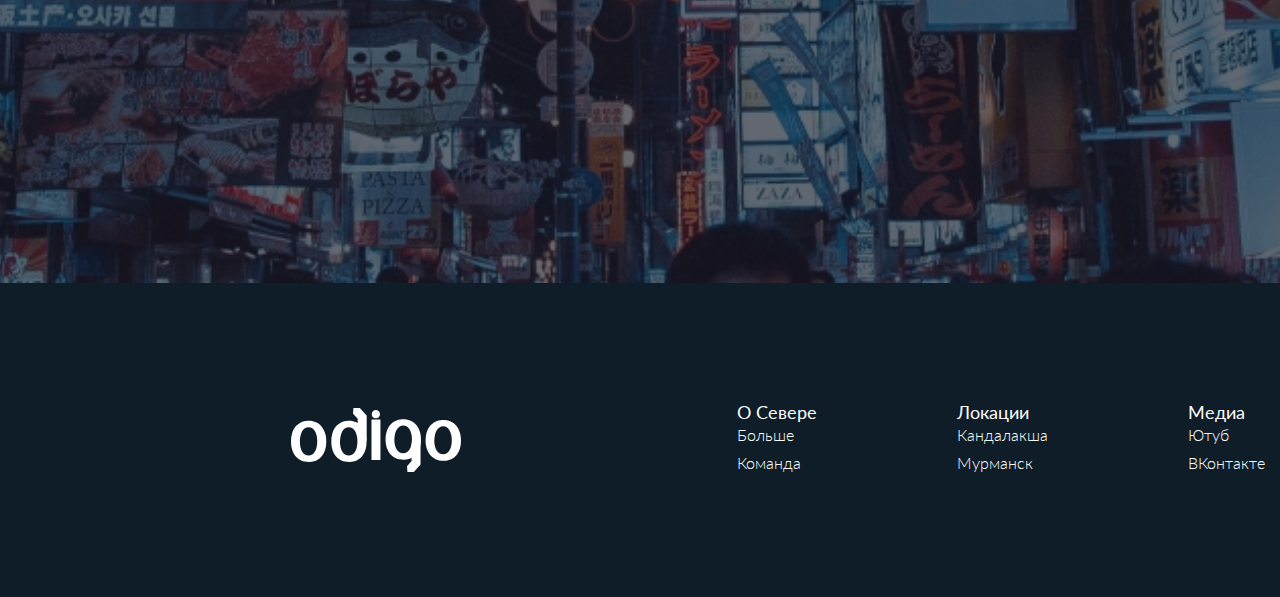
==== commit cc95fea1: "Update index.html" ====
--- a/index.html
+++ b/index.html
@@ -79,7 +79,7 @@
         <div class="wrapper wrapper-bottom">
             <section class="places-trip trip" id="articles">
                 <div class="trip-header">
-                    <h2 class="heading heading-line">Отправьтесь в путешествие</h2>
+                    <h2 class="heading heading-line">Путешествие по городам</h2>
                     <a href="https://ru.wikipedia.org/wiki/%D0%9C%D1%83%D1%80%D0%BC%D0%B0%D0%BD%D1%81%D0%BA%D0%B0%D1%8F_%D0%BE%D0%B1%D0%BB%D0%B0%D1%81%D1%82%D1%8C" class="internal-link trip-header__link">Подробнее</a>
                 </div>
                 <div class="trip-gallery">
@@ -266,4 +266,4 @@
     <script src="./js/jquery.js"></script>
     <script src="./js/script.js"></script>
 </body>
-</html>+</html>
